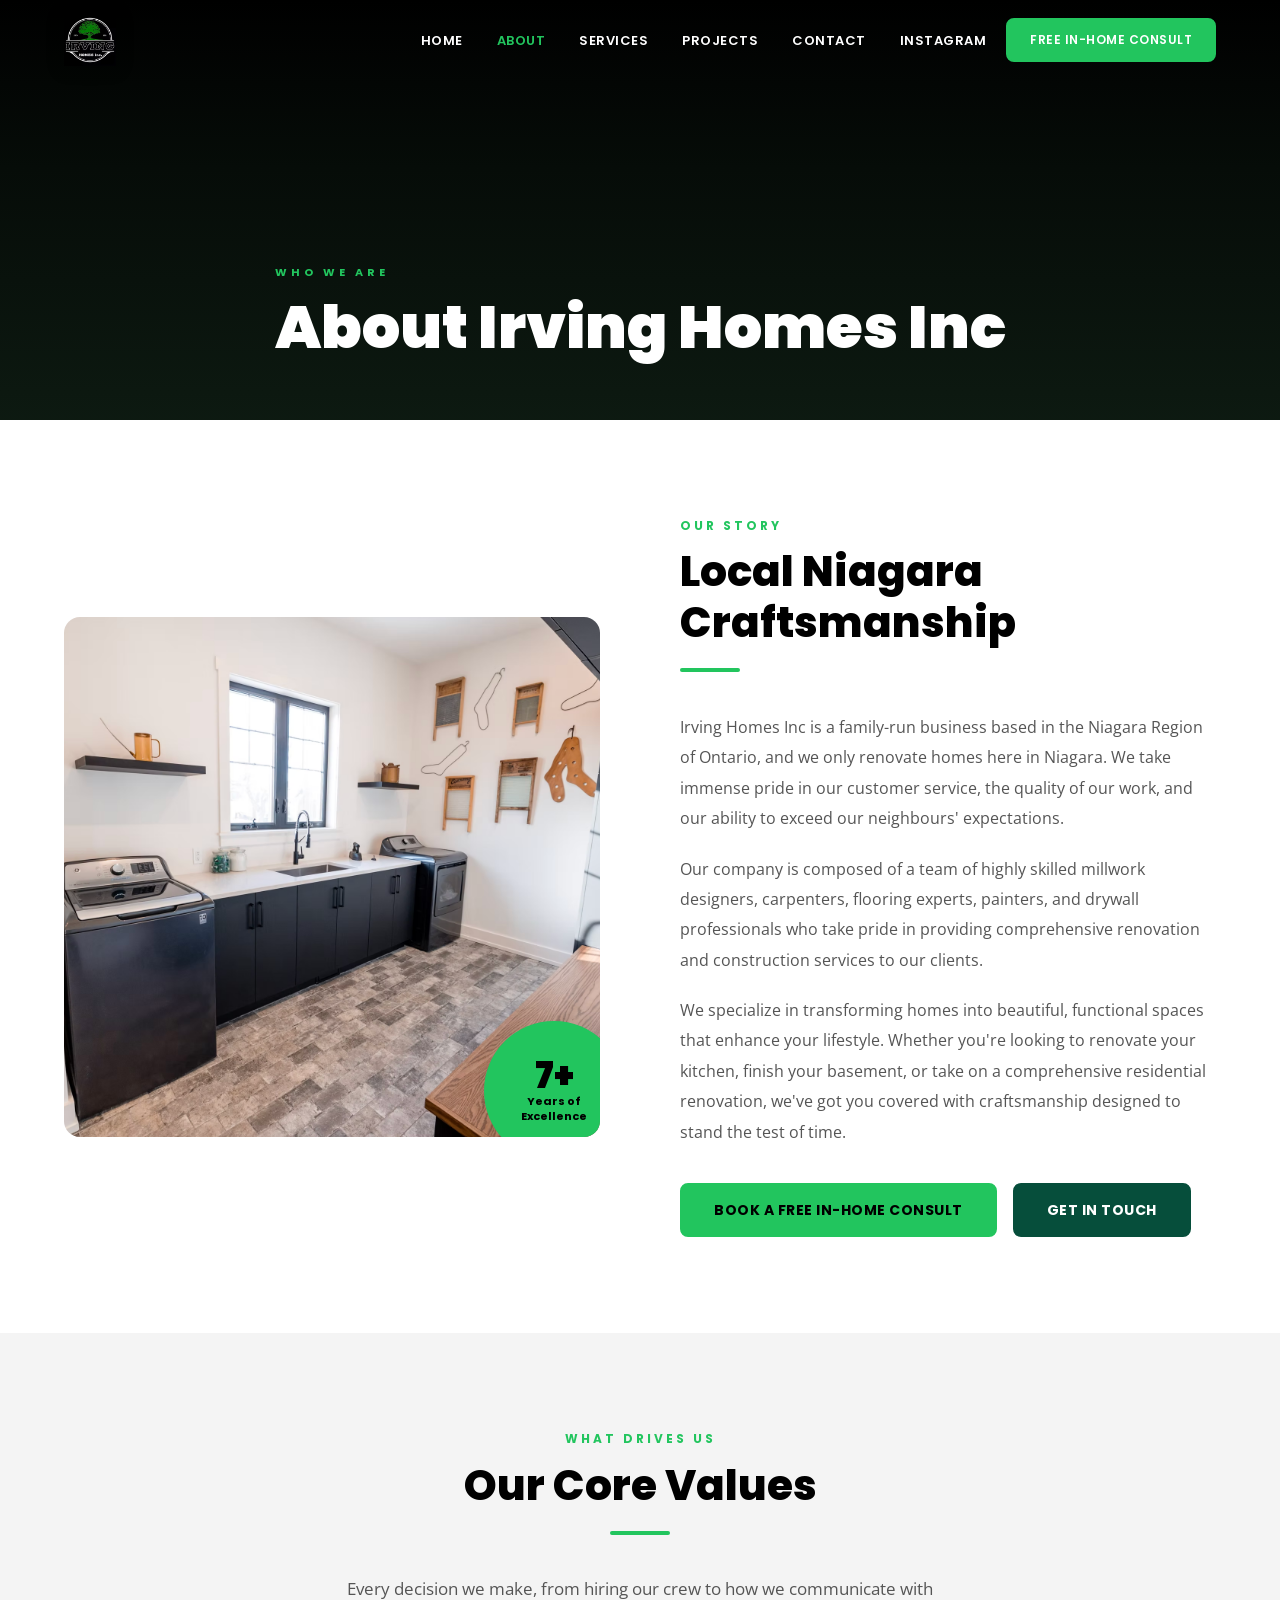
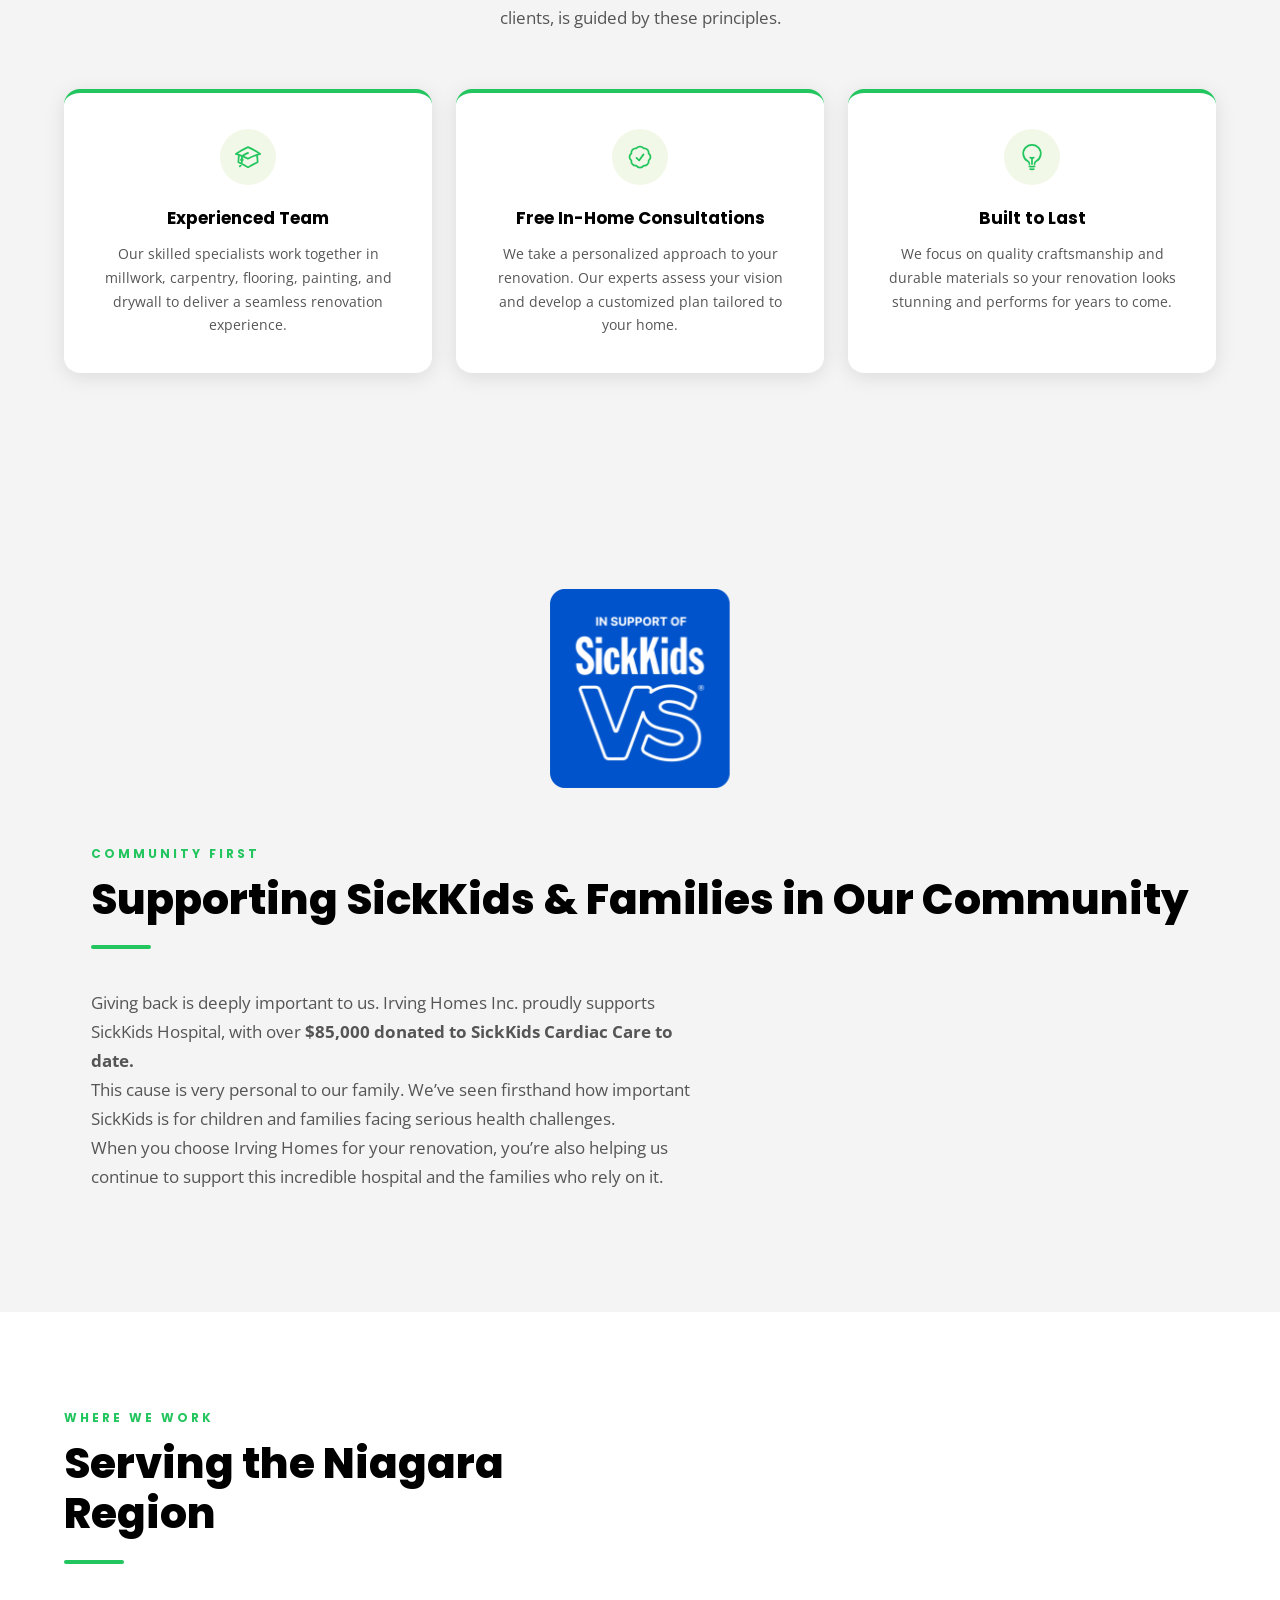
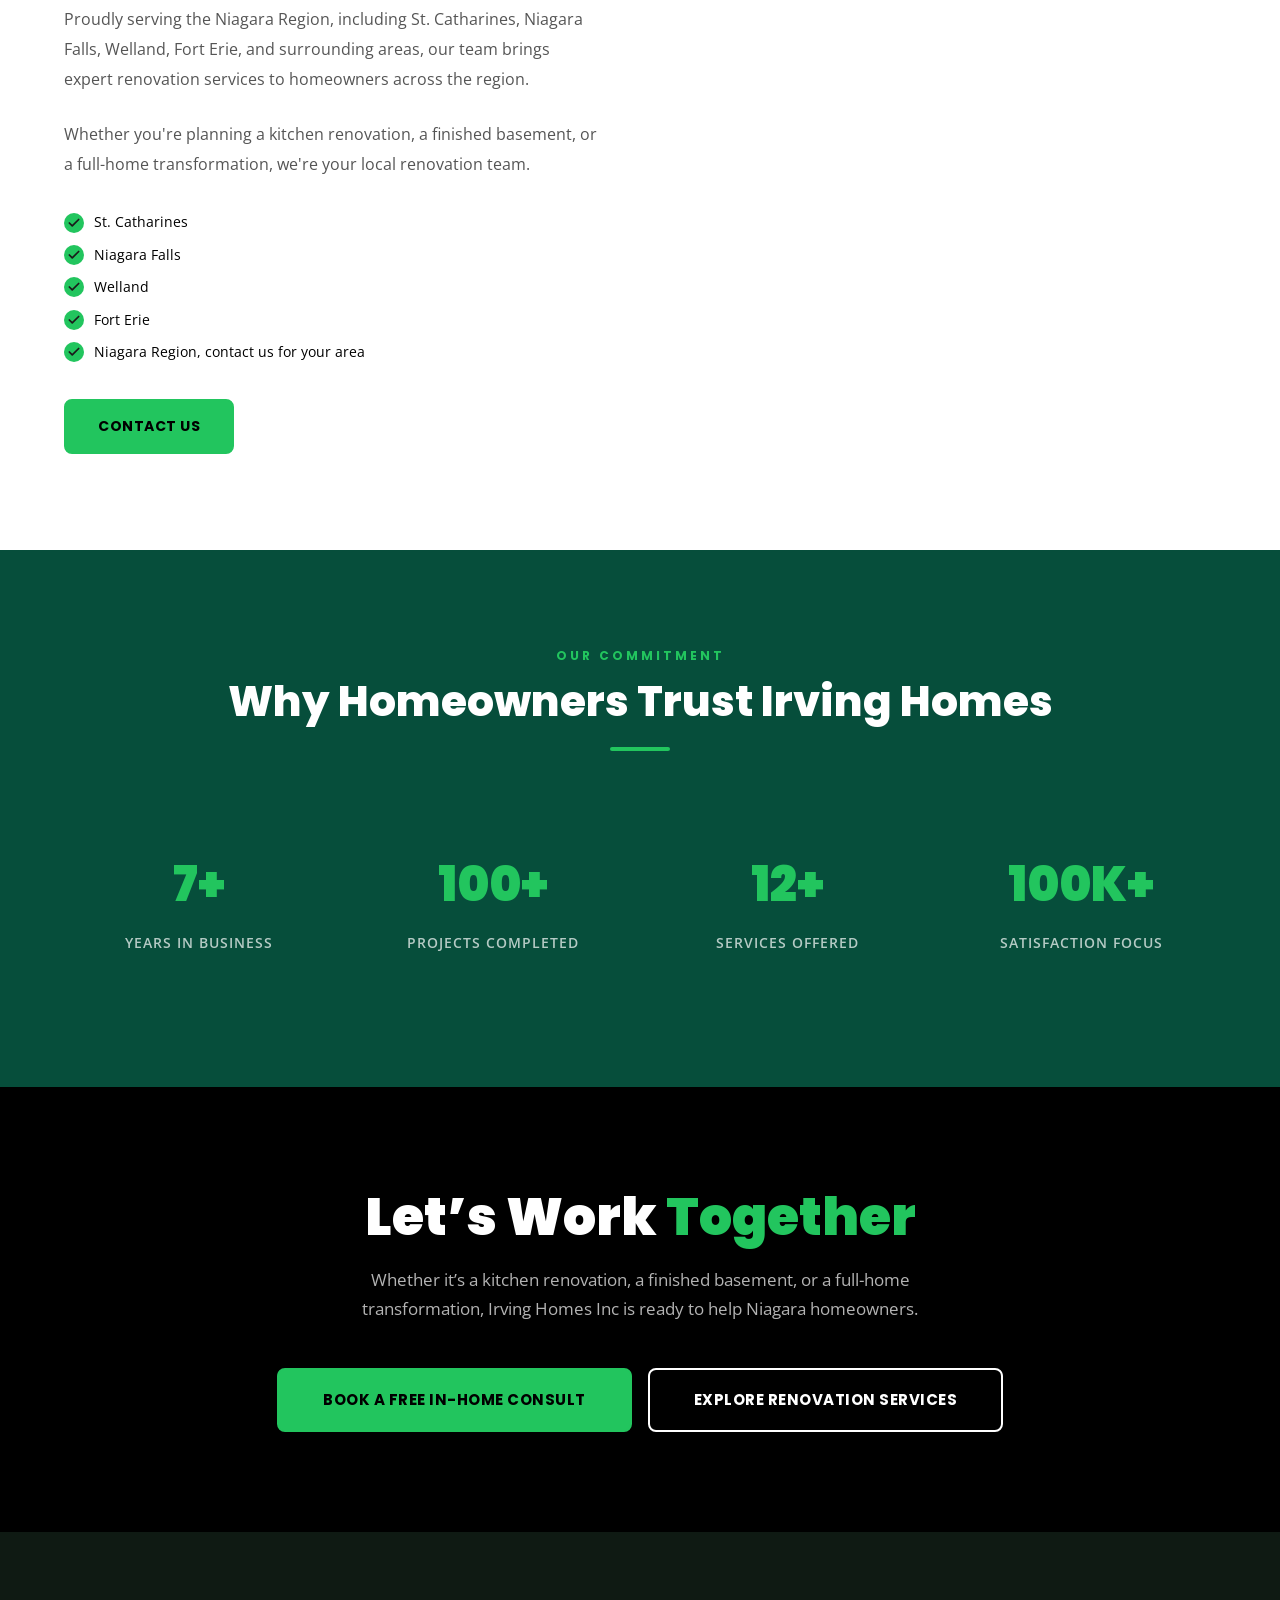
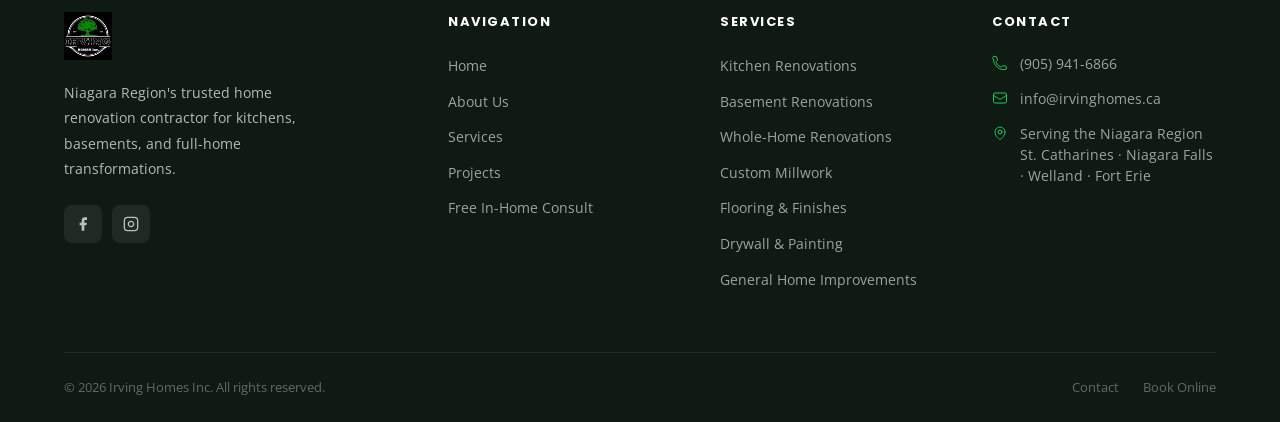
==== about.html @ e0d7cb79 "Update SickKids sections copy and placement Made-with: Cursor" ====
<!DOCTYPE html>
<html lang="en">
<head>
  <meta charset="UTF-8" />
  <meta name="viewport" content="width=device-width, initial-scale=1.0" />
  <title>About Us | Irving Homes Inc</title>
  <meta name="description" content="Learn about Irving Homes Inc, a family-run renovation contractor serving the Niagara Region. Skilled trades, quality craftsmanship, and a commitment to the SickKids Foundation." />
  <meta property="og:title" content="About Us | Irving Homes Inc" />
  <meta property="og:description" content="Discover how Irving Homes Inc serves Niagara homeowners with local, family-run renovation expertise and a commitment to SickKids." />
  <meta property="og:type" content="website" />
  <meta property="og:site_name" content="Irving Homes Inc" />
  <meta property="og:image" content="/brand_assets/logo.jpg" />
  <meta name="twitter:card" content="summary_large_image" />
  <link rel="stylesheet" href="css/style.css" />
  <link rel="icon" type="image/jpeg" href="brand_assets/logo.jpg" />
</head>
<body>

<!-- NAVIGATION -->
<nav class="navbar" id="navbar">
  <div class="container">
    <a href="index.html" class="nav-logo">
      <img src="brand_assets/logo.jpg" alt="Irving Homes Inc" />
    </a>
    <ul class="nav-links">
      <li><a href="index.html">Home</a></li>
      <li><a href="about.html" class="active">About</a></li>
      <li><a href="services.html">Services</a></li>
      <li><a href="projects.html">Projects</a></li>
      <li><a href="contact.html">Contact</a></li>
      <li><a href="https://www.instagram.com/irving_homes_inc/" target="_blank" rel="noopener">Instagram</a></li>
      <li><a href="book.html" class="btn btn-primary">Free In-Home Consult</a></li>
    </ul>
    <button class="nav-toggle" aria-label="Toggle menu"><span></span><span></span><span></span></button>
  </div>
</nav>
<nav class="nav-mobile">
  <a href="index.html">Home</a>
  <a href="about.html" class="active">About</a>
  <a href="services.html">Services</a>
  <a href="projects.html">Projects</a>
  <a href="contact.html">Contact</a>
  <a href="https://www.instagram.com/irving_homes_inc/" target="_blank" rel="noopener">Instagram</a>
  <a href="book.html" class="btn btn-primary">Free In-Home Consult</a>
</nav>

<!-- PAGE HERO -->
<section class="page-hero">
  <div class="page-hero-bg" style="background-image: url('https://images.pexels.com/photos/1571460/pexels-photo-1571460.jpeg?auto=compress&cs=tinysrgb&w=1600');"></div>
  <div class="page-hero-overlay"></div>
  <div class="container page-hero-content">
    <span class="page-hero-label">Who We Are</span>
    <h1 class="page-hero-title">About Irving Homes Inc</h1>
  </div>
</section>

<!-- COMPANY STORY -->
<section class="section">
  <div class="container">
    <div class="about-grid">
      <div class="about-image-wrap fade-up">
        <img src="photos/About Main.png" alt="Irving Homes renovation in Niagara" loading="lazy" />
        <div class="about-badge">
          <div class="about-badge-num">7+</div>
          <div class="about-badge-text">Years of<br />Excellence</div>
        </div>
      </div>

      <div class="fade-up">
        <span class="section-label">Our Story</span>
        <h2 class="section-title">Local Niagara Craftsmanship</h2>
        <div class="divider"></div>
        <p style="font-size:16px; color:var(--gray-text); line-height:1.9; margin-bottom:20px;">
          Irving Homes Inc is a family-run business based in the Niagara Region of Ontario, and we only renovate homes here in Niagara. We take immense pride in our customer service, the quality of our work, and our ability to exceed our neighbours' expectations.
        </p>
        <p style="font-size:16px; color:var(--gray-text); line-height:1.9; margin-bottom:20px;">
          Our company is composed of a team of highly skilled millwork designers, carpenters, flooring experts, painters, and drywall professionals who take pride in providing comprehensive renovation and construction services to our clients.
        </p>
        <p style="font-size:16px; color:var(--gray-text); line-height:1.9; margin-bottom:36px;">
          We specialize in transforming homes into beautiful, functional spaces that enhance your lifestyle. Whether you're looking to renovate your kitchen, finish your basement, or take on a comprehensive residential renovation, we've got you covered with craftsmanship designed to stand the test of time.
        </p>
        <div style="display:flex; gap:16px; flex-wrap:wrap;">
          <a href="book.html" class="btn btn-primary">Book a Free In-Home Consult</a>
          <a href="contact.html" class="btn btn-dark">Get in Touch</a>
        </div>
      </div>
    </div>
  </div>
</section>

<!-- CORE VALUES -->
<section class="section section--gray">
  <div class="container">
    <div class="text-center fade-up">
      <span class="section-label">What Drives Us</span>
      <h2 class="section-title">Our Core Values</h2>
      <div class="divider divider--center"></div>
      <p class="section-subtitle">Every decision we make, from hiring our crew to how we communicate with clients, is guided by these principles.</p>
    </div>

    <div class="values-grid" style="margin-top: 56px;">
      <div class="value-card fade-up">
        <div class="value-icon">
          <svg xmlns="http://www.w3.org/2000/svg" fill="none" viewBox="0 0 24 24" stroke-width="1.5" stroke="currentColor"><path stroke-linecap="round" stroke-linejoin="round" d="M4.26 10.147a60.436 60.436 0 00-.491 6.347A48.627 48.627 0 0112 20.904a48.627 48.627 0 018.232-4.41 60.46 60.46 0 00-.491-6.347m-15.482 0a50.57 50.57 0 00-2.658-.813A59.905 59.905 0 0112 3.493a59.902 59.902 0 0110.399 5.84c-.896.248-1.783.52-2.658.814m-15.482 0A50.697 50.697 0 0112 13.489a50.702 50.702 0 017.74-3.342M6.75 15a.75.75 0 100-1.5.75.75 0 000 1.5zm0 0v-3.675A55.378 55.378 0 0112 8.443m-7.007 11.55A5.981 5.981 0 006.75 15.75v-1.5" /></svg>
        </div>
        <h3>Experienced Team</h3>
        <p>Our skilled specialists work together in millwork, carpentry, flooring, painting, and drywall to deliver a seamless renovation experience.</p>
      </div>

      <div class="value-card fade-up">
        <div class="value-icon">
          <svg xmlns="http://www.w3.org/2000/svg" fill="none" viewBox="0 0 24 24" stroke-width="1.5" stroke="currentColor"><path stroke-linecap="round" stroke-linejoin="round" d="M9 12.75L11.25 15 15 9.75M21 12c0 1.268-.63 2.39-1.593 3.068a3.745 3.745 0 01-1.043 3.296 3.745 3.745 0 01-3.296 1.043A3.745 3.745 0 0112 21c-1.268 0-2.39-.63-3.068-1.593a3.746 3.746 0 01-3.296-1.043 3.745 3.745 0 01-1.043-3.296A3.745 3.745 0 013 12c0-1.268.63-2.39 1.593-3.068a3.745 3.745 0 011.043-3.296 3.746 3.746 0 013.296-1.043A3.746 3.746 0 0112 3c1.268 0 2.39.63 3.068 1.593a3.746 3.746 0 013.296 1.043 3.746 3.746 0 011.043 3.296A3.745 3.745 0 0121 12z" /></svg>
        </div>
        <h3>Free In-Home Consultations</h3>
        <p>We take a personalized approach to your renovation. Our experts assess your vision and develop a customized plan tailored to your home.</p>
      </div>

      <div class="value-card fade-up">
        <div class="value-icon">
          <svg xmlns="http://www.w3.org/2000/svg" fill="none" viewBox="0 0 24 24" stroke-width="1.5" stroke="currentColor"><path stroke-linecap="round" stroke-linejoin="round" d="M12 18v-5.25m0 0a6.01 6.01 0 001.5-.189m-1.5.189a6.01 6.01 0 01-1.5-.189m3.75 7.478a12.06 12.06 0 01-4.5 0m3.75 2.383a14.406 14.406 0 01-3 0M14.25 18v-.192c0-.983.658-1.823 1.508-2.316a7.5 7.5 0 10-7.517 0c.85.493 1.509 1.333 1.509 2.316V18" /></svg>
        </div>
        <h3>Built to Last</h3>
        <p>We focus on quality craftsmanship and durable materials so your renovation looks stunning and performs for years to come.</p>
      </div>
    </div>
  </div>
</section>

<!-- SICKKIDS SUPPORT -->
<section class="section section--gray">
  <div class="container sickkids-banner fade-up">
    <div class="sickkids-logo-wrap">
      <img src="brand_assets/Sickkids.svg" alt="SickKids Foundation logo" loading="lazy" />
    </div>
    <div class="sickkids-copy">
      <span class="section-label">Community First</span>
      <h2 class="section-title">Supporting SickKids &amp; Families in Our Community</h2>
      <div class="divider"></div>
      <p class="section-subtitle">
        Giving back is deeply important to us. Irving Homes Inc. proudly supports SickKids Hospital, with over
        <strong>$85,000 donated to SickKids Cardiac Care to date.</strong>
      </p>
      <p class="section-subtitle">
        This cause is very personal to our family. We’ve seen firsthand how important SickKids is for children and families facing serious health challenges.
      </p>
      <p class="section-subtitle">
        When you choose Irving Homes for your renovation, you’re also helping us continue to support this incredible hospital and the families who rely on it.
      </p>
    </div>
  </div>
</section>

<!-- SERVICE AREA -->
<section class="section">
  <div class="container">
    <div style="display:grid; grid-template-columns:1fr 1fr; gap:80px; align-items:center;">
      <div class="fade-up">
        <span class="section-label">Where We Work</span>
        <h2 class="section-title">Serving the Niagara Region</h2>
        <div class="divider"></div>
        <p style="font-size:16px; color:var(--gray-text); line-height:1.9; margin-bottom:24px;">
          Proudly serving the Niagara Region, including St. Catharines, Niagara Falls, Welland, Fort Erie, and surrounding areas, our team brings expert renovation services to homeowners across the region.
        </p>
        <p style="font-size:16px; color:var(--gray-text); line-height:1.9; margin-bottom:32px;">
          Whether you're planning a kitchen renovation, a finished basement, or a full-home transformation, we're your local renovation team.
        </p>
        <div style="display:flex; flex-direction:column; gap:10px; margin-bottom:36px;">
          <div class="service-feature-item">St. Catharines</div>
          <div class="service-feature-item">Niagara Falls</div>
          <div class="service-feature-item">Welland</div>
          <div class="service-feature-item">Fort Erie</div>
          <div class="service-feature-item">Niagara Region, contact us for your area</div>
        </div>
        <a href="contact.html" class="btn btn-primary">Contact Us</a>
      </div>

      <div class="fade-up">
        <div style="border-radius: var(--radius-lg); overflow: hidden; height: 420px;">
          <iframe
            src="https://www.google.com/maps?q=Niagara+Falls+Ontario+Canada&output=embed"
            width="100%" height="100%" style="border:0;" allowfullscreen="" loading="lazy">
          </iframe>
        </div>
      </div>
    </div>
  </div>
</section>

<!-- WHY US / TRUST -->
<section class="section section--dark">
  <div class="container">
    <div class="text-center fade-up" style="margin-bottom:60px;">
      <span class="section-label">Our Commitment</span>
      <h2 class="section-title section-title--white">Why Homeowners Trust Irving Homes</h2>
      <div class="divider divider--center"></div>
    </div>

    <div style="display:grid; grid-template-columns: repeat(4, 1fr); gap:24px;">
      <div class="fade-up" style="text-align:center; padding:36px 20px;">
        <div style="font-size:48px; font-family:var(--font-head); font-weight:900; color:var(--green-accent); margin-bottom:8px;">7+</div>
        <div style="font-size:14px; color:rgba(255,255,255,0.7); font-weight:600; text-transform:uppercase; letter-spacing:1px;">Years in Business</div>
      </div>
      <div class="fade-up" style="text-align:center; padding:36px 20px;">
        <div style="font-size:48px; font-family:var(--font-head); font-weight:900; color:var(--green-accent); margin-bottom:8px;">100+</div>
        <div style="font-size:14px; color:rgba(255,255,255,0.7); font-weight:600; text-transform:uppercase; letter-spacing:1px;">Projects Completed</div>
      </div>
      <div class="fade-up" style="text-align:center; padding:36px 20px;">
        <div style="font-size:48px; font-family:var(--font-head); font-weight:900; color:var(--green-accent); margin-bottom:8px;">12+</div>
        <div style="font-size:14px; color:rgba(255,255,255,0.7); font-weight:600; text-transform:uppercase; letter-spacing:1px;">Services Offered</div>
      </div>
      <div class="fade-up" style="text-align:center; padding:36px 20px;">
        <div style="font-size:48px; font-family:var(--font-head); font-weight:900; color:var(--green-accent); margin-bottom:8px;">100K+</div>
        <div style="font-size:14px; color:rgba(255,255,255,0.7); font-weight:600; text-transform:uppercase; letter-spacing:1px;">Satisfaction Focus</div>
      </div>
    </div>
  </div>
</section>

<!-- CTA -->
<section class="cta-section">
  <div class="container">
    <h2>Let’s Work <span>Together</span></h2>
    <p>Whether it’s a kitchen renovation, a finished basement, or a full-home transformation, Irving Homes Inc is ready to help Niagara homeowners.</p>
    <div class="cta-buttons">
      <a href="book.html" class="btn btn-primary btn-lg">Book a Free In-Home Consult</a>
      <a href="services.html" class="btn btn-outline btn-lg">Explore Renovation Services</a>
    </div>
  </div>
</section>

<!-- FOOTER -->
<footer class="footer">
  <div class="container">
    <div class="footer-grid">
      <div class="footer-brand">
        <img src="brand_assets/logo.jpg" alt="Irving Homes Inc" />
        <p>Niagara Region's trusted home renovation contractor for kitchens, basements, and full-home transformations.</p>
        <div class="footer-social">
          <a href="https://www.facebook.com/p/Irving-Homes-Inc-100063662730278/" target="_blank" rel="noopener" aria-label="Facebook"><svg xmlns="http://www.w3.org/2000/svg" viewBox="0 0 24 24" fill="currentColor"><path d="M18 2h-3a5 5 0 00-5 5v3H7v4h3v8h4v-8h3l1-4h-4V7a1 1 0 011-1h3z"/></svg></a>
          <a href="https://www.instagram.com/irving_homes_inc/" target="_blank" rel="noopener" aria-label="Instagram"><svg xmlns="http://www.w3.org/2000/svg" viewBox="0 0 24 24" fill="none" stroke="currentColor" stroke-width="2"><rect x="2" y="2" width="20" height="20" rx="5" ry="5"/><path d="M16 11.37A4 4 0 1112.63 8 4 4 0 0116 11.37z"/><line x1="17.5" y1="6.5" x2="17.51" y2="6.5"/></svg></a>
        </div>
      </div>
      <div class="footer-col">
        <h4>Navigation</h4>
        <ul>
          <li><a href="index.html">Home</a></li>
          <li><a href="about.html">About Us</a></li>
          <li><a href="services.html">Services</a></li>
          <li><a href="projects.html">Projects</a></li>
          <li><a href="book.html">Free In-Home Consult</a></li>
        </ul>
      </div>
      <div class="footer-col">
        <h4>Services</h4>
        <ul>
          <li><a href="services.html#kitchens">Kitchen Renovations</a></li>
          <li><a href="services.html#basements">Basement Renovations</a></li>
          <li><a href="services.html#wholehome">Whole-Home Renovations</a></li>
          <li><a href="services.html#millwork">Custom Millwork</a></li>
          <li><a href="services.html#finishes">Flooring &amp; Finishes</a></li>
          <li><a href="services.html#drywall-paint">Drywall &amp; Painting</a></li>
          <li><a href="services.html#maintenance">General Home Improvements</a></li>
        </ul>
      </div>
      <div class="footer-col">
        <h4>Contact</h4>
        <div class="footer-contact-item">
          <svg xmlns="http://www.w3.org/2000/svg" fill="none" viewBox="0 0 24 24" stroke-width="1.5" stroke="currentColor"><path stroke-linecap="round" stroke-linejoin="round" d="M2.25 6.75c0 8.284 6.716 15 15 15h2.25a2.25 2.25 0 002.25-2.25v-1.372c0-.516-.351-.966-.852-1.091l-4.423-1.106c-.44-.11-.902.055-1.173.417l-.97 1.293c-.282.376-.769.542-1.21.38a12.035 12.035 0 01-7.143-7.143c-.162-.441.004-.928.38-1.21l1.293-.97c.363-.271.527-.734.417-1.173L6.963 3.102a1.125 1.125 0 00-1.091-.852H4.5A2.25 2.25 0 002.25 6.75z" /></svg>
          <a href="tel:9059416866">(905) 941-6866</a>
        </div>
        <div class="footer-contact-item">
          <svg xmlns="http://www.w3.org/2000/svg" fill="none" viewBox="0 0 24 24" stroke-width="1.5" stroke="currentColor"><path stroke-linecap="round" stroke-linejoin="round" d="M21.75 6.75v10.5a2.25 2.25 0 01-2.25 2.25h-15a2.25 2.25 0 01-2.25-2.25V6.75m19.5 0A2.25 2.25 0 0019.5 4.5h-15a2.25 2.25 0 00-2.25 2.25m19.5 0v.243a2.25 2.25 0 01-1.07 1.916l-7.5 4.615a2.25 2.25 0 01-2.36 0L3.32 8.91a2.25 2.25 0 01-1.07-1.916V6.75" /></svg>
          <a href="mailto:info@irvinghomes.ca">info@irvinghomes.ca</a>
        </div>
        <div class="footer-contact-item">
          <svg xmlns="http://www.w3.org/2000/svg" fill="none" viewBox="0 0 24 24" stroke-width="1.5" stroke="currentColor"><path stroke-linecap="round" stroke-linejoin="round" d="M15 10.5a3 3 0 11-6 0 3 3 0 016 0z" /><path stroke-linecap="round" stroke-linejoin="round" d="M19.5 10.5c0 7.142-7.5 11.25-7.5 11.25S4.5 17.642 4.5 10.5a7.5 7.5 0 1115 0z" /></svg>
          <span>Serving the Niagara Region<br />St. Catharines · Niagara Falls · Welland · Fort Erie</span>
        </div>
      </div>
    </div>
    <div class="footer-bottom">
      <p>&copy; 2026 Irving Homes Inc. All rights reserved.</p>
      <div class="footer-bottom-links">
        <a href="contact.html">Contact</a>
        <a href="book.html">Book Online</a>
      </div>
    </div>
  </div>
</footer>

<script src="js/main.js"></script>
</body>
</html>
---- css/style.css ----
/* ============================================================
   Irving Homes Inc - Main Stylesheet
   Renovation Website Template
   ============================================================ */

/* --- Google Fonts Import --- */
@import url('https://fonts.googleapis.com/css2?family=Poppins:wght@400;500;600;700;800;900&family=Open+Sans:wght@400;500;600&display=swap');

/* --- CSS Custom Properties --- */
:root {
  --green-dark:    #064e3b;
  --green-accent:  #22c55e;
  --charcoal:      #000000;
  --gray-light:    #f4f4f4;
  --gray-mid:      #e0e0e0;
  --gray-text:     #555555;
  --white:         #ffffff;
  --overlay:       rgba(15, 30, 20, 0.65);

  --font-head:     'Poppins', sans-serif;
  --font-body:     'Open Sans', sans-serif;

  --radius:        8px;
  --radius-lg:     16px;
  --shadow:        0 4px 20px rgba(0,0,0,0.10);
  --shadow-lg:     0 8px 40px rgba(0,0,0,0.18);
  --transition:    0.3s ease;

  --max-width:     1200px;
  --nav-height:    80px;
}

/* --- Reset & Base --- */
*, *::before, *::after { box-sizing: border-box; margin: 0; padding: 0; }

html { scroll-behavior: smooth; font-size: 16px; }

body {
  font-family: var(--font-body);
  color: var(--charcoal);
  background: var(--white);
  line-height: 1.6;
  overflow-x: hidden;
}

img { max-width: 100%; display: block; }
a  { text-decoration: none; color: inherit; }
ul { list-style: none; }

/* --- Utility --- */
.container {
  max-width: var(--max-width);
  margin: 0 auto;
  padding: 0 24px;
}

.section {
  padding: 96px 0;
}

.section--gray {
  background: var(--gray-light);
}

.section--dark {
  background: var(--green-dark);
  color: var(--white);
}

.section--charcoal {
  background: var(--charcoal);
  color: var(--white);
}

.section-label {
  font-family: var(--font-head);
  font-size: 12px;
  font-weight: 700;
  letter-spacing: 3px;
  text-transform: uppercase;
  color: var(--green-accent);
  margin-bottom: 12px;
  display: block;
}

.section-title {
  font-family: var(--font-head);
  font-size: clamp(28px, 4vw, 42px);
  font-weight: 800;
  line-height: 1.2;
  color: var(--charcoal);
  margin-bottom: 16px;
}

.section-title--white { color: var(--white); }

.section-subtitle {
  font-size: 17px;
  color: var(--gray-text);
  max-width: 600px;
  line-height: 1.7;
}

.section-subtitle--white { color: rgba(255,255,255,0.75); }

.text-center { text-align: center; }
.text-center .section-subtitle { margin: 0 auto; }

.divider {
  width: 60px;
  height: 4px;
  background: var(--green-accent);
  border-radius: 2px;
  margin: 20px 0 40px;
}

.divider--center { margin-left: auto; margin-right: auto; }

/* --- Buttons --- */
.btn {
  display: inline-flex;
  align-items: center;
  gap: 8px;
  padding: 14px 32px;
  border-radius: var(--radius);
  font-family: var(--font-head);
  font-size: 14px;
  font-weight: 700;
  letter-spacing: 0.5px;
  text-transform: uppercase;
  cursor: pointer;
  border: 2px solid transparent;
  transition: all var(--transition);
  white-space: nowrap;
}

.btn-primary {
  background: var(--green-accent);
  color: var(--charcoal);
  border-color: var(--green-accent);
}
.btn-primary:hover {
  background: #79b030;
  border-color: #79b030;
  transform: translateY(-2px);
  box-shadow: 0 6px 20px rgba(140,198,63,0.35);
}

.btn-outline {
  background: transparent;
  color: var(--white);
  border-color: var(--white);
}
.btn-outline:hover {
  background: var(--white);
  color: var(--charcoal);
  transform: translateY(-2px);
}

.btn-dark {
  background: var(--green-dark);
  color: var(--white);
  border-color: var(--green-dark);
}
.btn-dark:hover {
  background: #162d1f;
  border-color: #162d1f;
  transform: translateY(-2px);
  box-shadow: 0 6px 20px rgba(31,61,43,0.35);
}

.btn-lg {
  padding: 18px 44px;
  font-size: 15px;
}

/* ============================================================
   NAVIGATION
   ============================================================ */
.navbar {
  position: fixed;
  top: 0; left: 0; right: 0;
  height: var(--nav-height);
  z-index: 1000;
  transition: background var(--transition), box-shadow var(--transition);
  background: transparent;
}

.navbar.scrolled {
  background: var(--charcoal);
  box-shadow: 0 2px 20px rgba(0,0,0,0.3);
}

.navbar .container {
  height: 100%;
  display: flex;
  align-items: center;
  justify-content: space-between;
}

.nav-logo img {
  height: 52px;
  width: auto;
  filter: drop-shadow(0 2px 8px rgba(0,0,0,0.4));
}

.nav-links {
  display: flex;
  align-items: center;
  gap: 6px;
}

.nav-links a {
  font-family: var(--font-head);
  font-size: 13px;
  font-weight: 600;
  letter-spacing: 0.5px;
  color: var(--white);
  padding: 8px 14px;
  border-radius: var(--radius);
  transition: color var(--transition), background var(--transition);
  text-transform: uppercase;
}

.nav-links a:not(.btn):hover,
.nav-links a:not(.btn).active {
  color: var(--green-accent);
}

.nav-links .btn {
  padding: 10px 22px;
  font-size: 12px;
}

.nav-toggle {
  display: none;
  flex-direction: column;
  gap: 5px;
  cursor: pointer;
  padding: 4px;
}

.nav-toggle span {
  display: block;
  width: 26px;
  height: 2px;
  background: var(--white);
  border-radius: 2px;
  transition: all var(--transition);
}

.nav-toggle.open span:nth-child(1) { transform: translateY(7px) rotate(45deg); }
.nav-toggle.open span:nth-child(2) { opacity: 0; }
.nav-toggle.open span:nth-child(3) { transform: translateY(-7px) rotate(-45deg); }

/* Mobile nav */
.nav-mobile {
  display: none;
  position: fixed;
  top: var(--nav-height);
  left: 0; right: 0;
  background: var(--charcoal);
  padding: 24px;
  flex-direction: column;
  gap: 4px;
  z-index: 999;
  box-shadow: 0 8px 32px rgba(0,0,0,0.4);
}

.nav-mobile.open { display: flex; }

.nav-mobile a {
  font-family: var(--font-head);
  font-size: 14px;
  font-weight: 600;
  color: var(--white);
  padding: 14px 16px;
  border-radius: var(--radius);
  border-bottom: 1px solid rgba(255,255,255,0.07);
  text-transform: uppercase;
  letter-spacing: 0.5px;
  transition: color var(--transition), background var(--transition);
}

.nav-mobile a:not(.btn):hover,
.nav-mobile a:not(.btn).active {
  color: var(--green-accent);
  background: rgba(140,198,63,0.08);
}

.nav-mobile .btn {
  margin-top: 12px;
  text-align: center;
  justify-content: center;
}

/* ============================================================
   HERO SECTIONS
   ============================================================ */
.hero {
  position: relative;
  min-height: 100vh;
  display: flex;
  align-items: center;
  justify-content: center;
  overflow: hidden;
  background: var(--charcoal);
}

.hero-bg {
  position: absolute;
  inset: 0;
  background-size: cover;
  background-position: center;
  background-attachment: fixed;
}

.hero-overlay {
  position: absolute;
  inset: 0;
  background: var(--overlay);
}

.hero-content {
  position: relative;
  z-index: 2;
  text-align: center;
  padding: 0 24px;
  max-width: 900px;
  margin: 0 auto;
}

.hero-label {
  display: inline-block;
  font-family: var(--font-head);
  font-size: 12px;
  font-weight: 700;
  letter-spacing: 4px;
  text-transform: uppercase;
  color: var(--green-accent);
  background: rgba(140,198,63,0.12);
  border: 1px solid rgba(140,198,63,0.3);
  padding: 8px 20px;
  border-radius: 40px;
  margin-bottom: 28px;
}

.hero-title {
  font-family: var(--font-head);
  font-size: clamp(40px, 7vw, 80px);
  font-weight: 900;
  line-height: 1.05;
  color: var(--white);
  margin-bottom: 24px;
  text-shadow: 0 2px 20px rgba(0,0,0,0.3);
}

.hero-title span {
  color: var(--green-accent);
  animation: subtleGlow 3s ease-in-out infinite;
}

@keyframes subtleGlow {
  0%, 100% { text-shadow: 0 0 8px rgba(140, 198, 63, 0.3); }
  50%       { text-shadow: 0 0 18px rgba(140, 198, 63, 0.65), 0 0 35px rgba(140, 198, 63, 0.2); }
}

.hero-subtitle {
  font-size: clamp(16px, 2vw, 20px);
  color: rgba(255,255,255,0.85);
  margin-bottom: 44px;
  line-height: 1.7;
  max-width: 640px;
  margin-left: auto;
  margin-right: auto;
}

.hero-cta {
  display: flex;
  gap: 16px;
  justify-content: center;
  flex-wrap: wrap;
}

.hero-scroll {
  position: absolute;
  bottom: 36px;
  left: 50%;
  transform: translateX(-50%);
  z-index: 2;
  display: flex;
  flex-direction: column;
  align-items: center;
  gap: 8px;
  color: rgba(255,255,255,0.5);
  font-size: 11px;
  font-family: var(--font-head);
  letter-spacing: 2px;
  text-transform: uppercase;
  animation: scrollBounce 2s infinite;
}

.hero-scroll svg {
  width: 20px;
  height: 20px;
}

@keyframes scrollBounce {
  0%, 100% { transform: translateX(-50%) translateY(0); }
  50%       { transform: translateX(-50%) translateY(6px); }
}

/* Page hero (shorter, for inner pages) */
.page-hero {
  position: relative;
  height: 420px;
  display: flex;
  align-items: flex-end;
  padding-bottom: 60px;
  overflow: hidden;
  background: var(--charcoal);
}

.page-hero-bg {
  position: absolute;
  inset: 0;
  background-size: cover;
  background-position: center;
}

.page-hero-overlay {
  position: absolute;
  inset: 0;
  background: linear-gradient(to top, rgba(15,30,20,0.85) 0%, rgba(15,30,20,0.4) 60%, transparent 100%);
}

.page-hero-content {
  position: relative;
  z-index: 2;
}

.page-hero-label {
  font-family: var(--font-head);
  font-size: 11px;
  font-weight: 700;
  letter-spacing: 4px;
  text-transform: uppercase;
  color: var(--green-accent);
  margin-bottom: 12px;
  display: block;
}

.page-hero-title {
  font-family: var(--font-head);
  font-size: clamp(36px, 5vw, 60px);
  font-weight: 900;
  color: var(--white);
  line-height: 1.1;
}

/* ============================================================
   STATS BAR
   ============================================================ */
.stats-bar {
  background: var(--green-dark);
  padding: 0;
}

.stats-bar .container {
  display: grid;
  grid-template-columns: repeat(4, 1fr);
}

.stat-item {
  padding: 36px 24px;
  text-align: center;
  border-right: 1px solid rgba(255,255,255,0.1);
}

.stat-item:last-child { border-right: none; }

.stat-number {
  font-family: var(--font-head);
  font-size: clamp(30px, 4vw, 48px);
  font-weight: 900;
  color: var(--green-accent);
  line-height: 1;
  margin-bottom: 6px;
}

.stat-label {
  font-size: 13px;
  color: rgba(255,255,255,0.7);
  font-weight: 500;
  text-transform: uppercase;
  letter-spacing: 1px;
}

/* ============================================================
   SERVICE CARDS
   ============================================================ */
.services-grid {
  display: grid;
  grid-template-columns: repeat(3, 1fr);
  gap: 28px;
}

.service-card {
  background: var(--white);
  border-radius: var(--radius-lg);
  overflow: hidden;
  box-shadow: var(--shadow);
  transition: transform var(--transition), box-shadow var(--transition);
  display: flex;
  flex-direction: column;
}

.service-card:hover {
  transform: translateY(-6px);
  box-shadow: var(--shadow-lg);
}

.service-card-img {
  width: 100%;
  height: 220px;
  object-fit: cover;
  background: var(--gray-mid);
}

.service-card-body {
  padding: 28px;
  flex: 1;
  display: flex;
  flex-direction: column;
}

.service-card-icon {
  width: 48px;
  height: 48px;
  background: rgba(140,198,63,0.12);
  border-radius: var(--radius);
  display: flex;
  align-items: center;
  justify-content: center;
  margin-bottom: 16px;
}

.service-card-icon svg {
  width: 24px;
  height: 24px;
  color: var(--green-accent);
  stroke: var(--green-accent);
}

.service-card-title {
  font-family: var(--font-head);
  font-size: 18px;
  font-weight: 700;
  color: var(--charcoal);
  margin-bottom: 10px;
}

.service-card-desc {
  font-size: 14px;
  color: var(--gray-text);
  line-height: 1.7;
  flex: 1;
  margin-bottom: 20px;
}

.service-card-link {
  font-family: var(--font-head);
  font-size: 13px;
  font-weight: 700;
  color: var(--green-dark);
  text-transform: uppercase;
  letter-spacing: 0.5px;
  display: inline-flex;
  align-items: center;
  gap: 6px;
  transition: gap var(--transition), color var(--transition);
}

.service-card-link:hover {
  color: var(--green-accent);
  gap: 10px;
}

.service-card-link svg {
  width: 16px; height: 16px;
}

/* ============================================================
   PROJECT GRID
   ============================================================ */
.filter-bar {
  display: flex;
  gap: 10px;
  flex-wrap: wrap;
  margin-bottom: 44px;
}

.filter-btn {
  font-family: var(--font-head);
  font-size: 12px;
  font-weight: 700;
  letter-spacing: 0.5px;
  text-transform: uppercase;
  padding: 10px 20px;
  border-radius: 40px;
  border: 2px solid var(--gray-mid);
  background: transparent;
  color: var(--gray-text);
  cursor: pointer;
  transition: all var(--transition);
}

.filter-btn:hover,
.filter-btn.active {
  background: var(--green-dark);
  border-color: var(--green-dark);
  color: var(--white);
}

.projects-grid {
  display: grid;
  grid-template-columns: repeat(3, 1fr);
  gap: 24px;
}

.project-card {
  position: relative;
  border-radius: var(--radius-lg);
  overflow: hidden;
  aspect-ratio: 4/3;
  background: var(--gray-mid);
  cursor: pointer;
}

.project-card img {
  width: 100%;
  height: 100%;
  object-fit: cover;
  transition: transform 0.5s ease;
}

.project-card:hover img {
  transform: scale(1.06);
}

.project-card-overlay {
  position: absolute;
  inset: 0;
  background: linear-gradient(to top, rgba(15,30,20,0.85) 0%, transparent 60%);
  opacity: 0;
  transition: opacity var(--transition);
  display: flex;
  align-items: flex-end;
  padding: 24px;
}

.project-card:hover .project-card-overlay { opacity: 1; }

.project-card-info {
  color: var(--white);
}

.project-card-category {
  font-family: var(--font-head);
  font-size: 11px;
  font-weight: 700;
  letter-spacing: 2px;
  text-transform: uppercase;
  color: var(--green-accent);
  margin-bottom: 4px;
}

.project-card-title {
  font-family: var(--font-head);
  font-size: 16px;
  font-weight: 700;
}

/* ============================================================
   WHY CHOOSE US
   ============================================================ */
.why-grid {
  display: grid;
  grid-template-columns: repeat(2, 1fr);
  gap: 0;
}

.why-content {
  padding: 80px 64px;
  display: flex;
  flex-direction: column;
  justify-content: center;
}

.why-image {
  position: relative;
  overflow: hidden;
}

.why-image img {
  width: 100%;
  height: 100%;
  object-fit: cover;
}

.why-features {
  display: flex;
  flex-direction: column;
  gap: 28px;
  margin-top: 40px;
}

.why-feature {
  display: flex;
  gap: 20px;
  align-items: flex-start;
}

.why-feature-icon {
  width: 52px;
  height: 52px;
  background: rgba(140,198,63,0.12);
  border-radius: var(--radius);
  display: flex;
  align-items: center;
  justify-content: center;
  flex-shrink: 0;
}

.why-feature-icon svg {
  width: 26px;
  height: 26px;
  stroke: var(--green-accent);
}

.why-feature-text h4 {
  font-family: var(--font-head);
  font-size: 16px;
  font-weight: 700;
  color: var(--charcoal);
  margin-bottom: 4px;
}

.why-feature-text p {
  font-size: 14px;
  color: var(--gray-text);
  line-height: 1.6;
}

/* ============================================================
   FINANCING BANNER
   ============================================================ */
.financing-banner {
  background: linear-gradient(135deg, var(--green-dark) 0%, #2d5a3d 100%);
  padding: 80px 0;
}

.financing-banner .container {
  display: flex;
  align-items: center;
  justify-content: space-between;
  gap: 40px;
}

.financing-text h2 {
  font-family: var(--font-head);
  font-size: clamp(26px, 3.5vw, 40px);
  font-weight: 800;
  color: var(--white);
  margin-bottom: 12px;
  line-height: 1.2;
}

.financing-text p {
  font-size: 16px;
  color: rgba(255,255,255,0.8);
  max-width: 520px;
  line-height: 1.6;
}

.financing-badge {
  display: flex;
  flex-direction: column;
  align-items: center;
  text-align: center;
  flex-shrink: 0;
  background: rgba(255,255,255,0.08);
  border: 1px solid rgba(255,255,255,0.15);
  border-radius: var(--radius-lg);
  padding: 28px 40px;
}

.financing-badge-amount {
  font-family: var(--font-head);
  font-size: 48px;
  font-weight: 900;
  color: var(--green-accent);
  line-height: 1;
}

.financing-badge-label {
  font-size: 13px;
  color: rgba(255,255,255,0.7);
  margin-top: 4px;
}

/* ============================================================
   CTA SECTION
   ============================================================ */
.cta-section {
  background: var(--charcoal);
  padding: 100px 0;
  text-align: center;
}

.cta-section h2 {
  font-family: var(--font-head);
  font-size: clamp(30px, 4.5vw, 52px);
  font-weight: 900;
  color: var(--white);
  line-height: 1.15;
  margin-bottom: 20px;
}

.cta-section h2 span { color: var(--green-accent); }

.cta-section p {
  font-size: 17px;
  color: rgba(255,255,255,0.7);
  max-width: 560px;
  margin: 0 auto 44px;
  line-height: 1.7;
}

.cta-buttons {
  display: flex;
  gap: 16px;
  justify-content: center;
  flex-wrap: wrap;
}

/* ============================================================
   CONTACT STRIP
   ============================================================ */
.contact-strip {
  background: var(--green-accent);
  padding: 20px 0;
}

.contact-strip .container {
  display: flex;
  align-items: center;
  justify-content: center;
  gap: 40px;
  flex-wrap: wrap;
}

.contact-strip-item {
  display: flex;
  align-items: center;
  gap: 10px;
  font-family: var(--font-head);
  font-size: 14px;
  font-weight: 700;
  color: var(--charcoal);
}

.contact-strip-item svg {
  width: 18px; height: 18px;
  flex-shrink: 0;
}

/* ============================================================
   CONTACT FORM
   ============================================================ */
.contact-grid {
  display: grid;
  grid-template-columns: 1fr 1.2fr;
  gap: 60px;
  align-items: start;
}

.contact-info {
  display: flex;
  flex-direction: column;
  gap: 28px;
}

.contact-info-item {
  display: flex;
  gap: 18px;
  align-items: flex-start;
}

.contact-info-icon {
  width: 48px;
  height: 48px;
  background: rgba(140,198,63,0.12);
  border-radius: var(--radius);
  display: flex;
  align-items: center;
  justify-content: center;
  flex-shrink: 0;
}

.contact-info-icon svg {
  width: 22px; height: 22px;
  stroke: var(--green-accent);
}

.contact-info-item h4 {
  font-family: var(--font-head);
  font-size: 13px;
  font-weight: 700;
  text-transform: uppercase;
  letter-spacing: 1px;
  color: var(--green-accent);
  margin-bottom: 4px;
}

.contact-info-item p,
.contact-info-item a {
  font-size: 15px;
  color: var(--gray-text);
  line-height: 1.6;
  transition: color var(--transition);
}

.contact-info-item a:hover { color: var(--green-dark); }

.contact-form {
  background: var(--white);
  border-radius: var(--radius-lg);
  padding: 40px;
  box-shadow: var(--shadow);
}

.form-group {
  margin-bottom: 20px;
}

.form-row {
  display: grid;
  grid-template-columns: 1fr 1fr;
  gap: 16px;
}

.form-group label {
  display: block;
  font-family: var(--font-head);
  font-size: 12px;
  font-weight: 700;
  text-transform: uppercase;
  letter-spacing: 0.5px;
  color: var(--charcoal);
  margin-bottom: 8px;
}

.form-group input,
.form-group select,
.form-group textarea {
  width: 100%;
  padding: 14px 16px;
  border: 2px solid var(--gray-mid);
  border-radius: var(--radius);
  font-family: var(--font-body);
  font-size: 15px;
  color: var(--charcoal);
  background: var(--white);
  transition: border-color var(--transition);
  outline: none;
}

.form-group input:focus,
.form-group select:focus,
.form-group textarea:focus {
  border-color: var(--green-accent);
}

.form-group textarea {
  resize: vertical;
  min-height: 130px;
}

.form-group select { cursor: pointer; }

/* ============================================================
   MAP EMBED
   ============================================================ */
.map-section {
  height: 400px;
  overflow: hidden;
}

.map-section iframe {
  width: 100%;
  height: 100%;
  border: none;
}

/* ============================================================
   ABOUT PAGE
   ============================================================ */
.about-grid {
  display: grid;
  grid-template-columns: 1fr 1fr;
  gap: 80px;
  align-items: center;
}

.about-image-wrap {
  position: relative;
  border-radius: var(--radius-lg);
  overflow: hidden;
}

.about-image-wrap img {
  width: 100%;
  height: 520px;
  object-fit: cover;
}

.about-badge {
  position: absolute;
  bottom: -24px;
  right: -24px;
  width: 140px;
  height: 140px;
  background: var(--green-accent);
  border-radius: 50%;
  display: flex;
  flex-direction: column;
  align-items: center;
  justify-content: center;
  text-align: center;
  box-shadow: var(--shadow-lg);
}

.about-badge-num {
  font-family: var(--font-head);
  font-size: 36px;
  font-weight: 900;
  color: var(--charcoal);
  line-height: 1;
}

.about-badge-text {
  font-family: var(--font-head);
  font-size: 11px;
  font-weight: 700;
  color: var(--charcoal);
  text-align: center;
  line-height: 1.3;
}

.team-grid {
  display: grid;
  grid-template-columns: repeat(3, 1fr);
  gap: 28px;
  margin-top: 20px;
}

.team-card {
  background: var(--white);
  border-radius: var(--radius-lg);
  overflow: hidden;
  box-shadow: var(--shadow);
  text-align: center;
}

.team-card-img {
  height: 260px;
  background: var(--gray-mid);
  object-fit: cover;
  width: 100%;
}

.team-card-body {
  padding: 24px;
}

.team-card-name {
  font-family: var(--font-head);
  font-size: 17px;
  font-weight: 700;
  margin-bottom: 4px;
}

.team-card-role {
  font-size: 13px;
  color: var(--green-accent);
  font-weight: 600;
  text-transform: uppercase;
  letter-spacing: 0.5px;
}

.values-grid {
  display: grid;
  grid-template-columns: repeat(3, 1fr);
  gap: 24px;
}

.value-card {
  background: var(--white);
  border-radius: var(--radius-lg);
  padding: 36px 28px;
  text-align: center;
  box-shadow: var(--shadow);
  border-top: 4px solid var(--green-accent);
}

.value-icon {
  width: 56px;
  height: 56px;
  background: rgba(140,198,63,0.12);
  border-radius: 50%;
  display: flex;
  align-items: center;
  justify-content: center;
  margin: 0 auto 20px;
}

.value-icon svg {
  width: 28px; height: 28px;
  stroke: var(--green-accent);
}

.value-card h3 {
  font-family: var(--font-head);
  font-size: 17px;
  font-weight: 700;
  margin-bottom: 10px;
}

.value-card p {
  font-size: 14px;
  color: var(--gray-text);
  line-height: 1.7;
}

/* ============================================================
   SERVICES PAGE - FULL
   ============================================================ */
.services-full-list {
  display: flex;
  flex-direction: column;
  gap: 60px;
}

.service-row {
  display: grid;
  grid-template-columns: 1fr 1fr;
  gap: 60px;
  align-items: center;
}

.service-row.reverse { direction: rtl; }
.service-row.reverse > * { direction: ltr; }

.service-row-img {
  border-radius: var(--radius-lg);
  overflow: hidden;
  height: 360px;
}

.service-row-img img {
  width: 100%;
  height: 100%;
  object-fit: cover;
  transition: transform 0.5s ease;
}

.service-row:hover .service-row-img img {
  transform: scale(1.03);
}

.service-row-content h2 {
  font-family: var(--font-head);
  font-size: clamp(24px, 3vw, 34px);
  font-weight: 800;
  margin-bottom: 16px;
  color: var(--charcoal);
}

.service-row-content p {
  font-size: 15px;
  color: var(--gray-text);
  line-height: 1.8;
  margin-bottom: 24px;
}

.service-features {
  display: flex;
  flex-direction: column;
  gap: 10px;
  margin-bottom: 28px;
}

.service-feature-item {
  display: flex;
  align-items: center;
  gap: 10px;
  font-size: 14px;
  color: var(--charcoal);
}

.service-feature-item::before {
  content: '';
  width: 20px;
  height: 20px;
  background: var(--green-accent) url("data:image/svg+xml,%3Csvg xmlns='http://www.w3.org/2000/svg' viewBox='0 0 24 24' fill='none' stroke='%231a1a1a' stroke-width='3' stroke-linecap='round' stroke-linejoin='round'%3E%3Cpolyline points='20 6 9 17 4 12'%3E%3C/polyline%3E%3C/svg%3E") center/14px no-repeat;
  border-radius: 50%;
  flex-shrink: 0;
}

/* ============================================================
   FINANCING PAGE
   ============================================================ */
.financing-steps {
  display: grid;
  grid-template-columns: repeat(3, 1fr);
  gap: 32px;
  margin-bottom: 60px;
}

.financing-step {
  text-align: center;
  padding: 40px 28px;
  background: var(--white);
  border-radius: var(--radius-lg);
  box-shadow: var(--shadow);
}

.step-number {
  width: 56px;
  height: 56px;
  background: var(--green-dark);
  color: var(--white);
  font-family: var(--font-head);
  font-size: 20px;
  font-weight: 800;
  border-radius: 50%;
  display: flex;
  align-items: center;
  justify-content: center;
  margin: 0 auto 20px;
}

.financing-step h3 {
  font-family: var(--font-head);
  font-size: 17px;
  font-weight: 700;
  margin-bottom: 10px;
}

.financing-step p {
  font-size: 14px;
  color: var(--gray-text);
  line-height: 1.7;
}

.financing-features {
  display: grid;
  grid-template-columns: repeat(2, 1fr);
  gap: 24px;
}

.financing-feature {
  display: flex;
  gap: 18px;
  align-items: flex-start;
  padding: 28px;
  background: var(--white);
  border-radius: var(--radius-lg);
  box-shadow: var(--shadow);
}

.financing-feature-icon {
  width: 48px;
  height: 48px;
  background: rgba(140,198,63,0.12);
  border-radius: var(--radius);
  display: flex;
  align-items: center;
  justify-content: center;
  flex-shrink: 0;
}

.financing-feature-icon svg {
  width: 24px; height: 24px;
  stroke: var(--green-accent);
}

.financing-feature h4 {
  font-family: var(--font-head);
  font-size: 15px;
  font-weight: 700;
  margin-bottom: 6px;
}

.financing-feature p {
  font-size: 13px;
  color: var(--gray-text);
  line-height: 1.6;
}

/* ============================================================
   BOOK PAGE
   ============================================================ */
.book-grid {
  display: grid;
  grid-template-columns: 1fr 1.8fr;
  gap: 60px;
  align-items: start;
}

.book-info h2 {
  font-family: var(--font-head);
  font-size: clamp(24px, 3vw, 32px);
  font-weight: 800;
  margin-bottom: 16px;
}

.book-info p {
  font-size: 15px;
  color: var(--gray-text);
  line-height: 1.8;
  margin-bottom: 24px;
}

.book-features {
  display: flex;
  flex-direction: column;
  gap: 14px;
  margin-bottom: 36px;
}

.book-feature {
  display: flex;
  gap: 12px;
  align-items: flex-start;
  font-size: 14px;
  color: var(--charcoal);
}

.book-feature-dot {
  width: 24px;
  height: 24px;
  background: var(--green-accent);
  border-radius: 50%;
  display: flex;
  align-items: center;
  justify-content: center;
  flex-shrink: 0;
  margin-top: 1px;
}

.book-feature-dot svg {
  width: 12px; height: 12px;
  stroke: var(--charcoal);
}

.calendly-embed {
  background: var(--white);
  border-radius: var(--radius-lg);
  overflow: hidden;
  box-shadow: var(--shadow-lg);
  min-height: 700px;
}

.calendly-embed iframe {
  width: 100%;
  height: 700px;
  border: none;
}

/* ============================================================
   FOOTER
   ============================================================ */
.footer {
  background: #0f1a13;
  color: rgba(255,255,255,0.7);
  padding: 80px 0 0;
}

.footer-grid {
  display: grid;
  grid-template-columns: 1.5fr 1fr 1fr 1fr;
  gap: 48px;
  padding-bottom: 60px;
  border-bottom: 1px solid rgba(255,255,255,0.08);
}

.footer-brand img {
  height: 48px;
  margin-bottom: 20px;
  filter: brightness(1.1);
}

.footer-brand p {
  font-size: 14px;
  line-height: 1.8;
  margin-bottom: 24px;
  max-width: 280px;
}

.footer-social {
  display: flex;
  gap: 10px;
}

.footer-social a {
  width: 38px;
  height: 38px;
  background: rgba(255,255,255,0.07);
  border-radius: var(--radius);
  display: flex;
  align-items: center;
  justify-content: center;
  color: rgba(255,255,255,0.7);
  transition: background var(--transition), color var(--transition);
}

.footer-social a:hover {
  background: var(--green-accent);
  color: var(--charcoal);
}

.footer-social a svg { width: 16px; height: 16px; }

.footer-col h4 {
  font-family: var(--font-head);
  font-size: 13px;
  font-weight: 700;
  text-transform: uppercase;
  letter-spacing: 1.5px;
  color: var(--white);
  margin-bottom: 20px;
}

.footer-col ul {
  display: flex;
  flex-direction: column;
  gap: 10px;
}

.footer-col ul a {
  font-size: 14px;
  color: rgba(255,255,255,0.6);
  transition: color var(--transition);
  display: inline-flex;
  align-items: center;
  gap: 6px;
}

.footer-col ul a:hover { color: var(--green-accent); }

.footer-contact-item {
  display: flex;
  gap: 12px;
  align-items: flex-start;
  margin-bottom: 14px;
}

.footer-contact-item svg {
  width: 16px; height: 16px;
  stroke: var(--green-accent);
  flex-shrink: 0;
  margin-top: 2px;
}

.footer-contact-item span,
.footer-contact-item a {
  font-size: 14px;
  color: rgba(255,255,255,0.6);
  transition: color var(--transition);
  line-height: 1.5;
}

.footer-contact-item a:hover { color: var(--green-accent); }

.footer-bottom {
  padding: 24px 0;
  display: flex;
  align-items: center;
  justify-content: space-between;
  flex-wrap: wrap;
  gap: 12px;
}

.footer-bottom p {
  font-size: 13px;
  color: rgba(255,255,255,0.35);
}

.footer-bottom-links {
  display: flex;
  gap: 24px;
}

.footer-bottom-links a {
  font-size: 13px;
  color: rgba(255,255,255,0.35);
  transition: color var(--transition);
}

.footer-bottom-links a:hover { color: var(--green-accent); }

/* ============================================================
   TESTIMONIALS
   ============================================================ */
.testimonial-card {
  background: var(--white);
  border-radius: var(--radius-lg);
  padding: 32px;
  box-shadow: var(--shadow);
  display: flex;
  flex-direction: column;
  gap: 20px;
}

.testimonials-slider {
  margin-top: 56px;
}

.testimonials-track {
  display: flex;
  gap: 24px;
  flex-wrap: wrap;
}

.testimonial-card {
  flex: 1 1 calc(33.333% - 16px);
  display: flex;
  flex-direction: column;
}

@media (max-width: 900px) {
  .testimonial-card {
    flex: 1 1 100%;
  }
}

.testimonials-dot.is-filling::before {
  animation: testimonial-progress 7s linear forwards;
}

@keyframes testimonial-progress {
  from { transform: scaleX(0); }
  to   { transform: scaleX(1); }
}

.testimonial-stars {
  display: flex;
  gap: 4px;
  color: #f59e0b;
}

.testimonial-stars svg {
  width: 18px; height: 18px;
  fill: #f59e0b;
  stroke: none;
}

.testimonial-text {
  font-size: 15px;
  color: var(--gray-text);
  line-height: 1.8;
  flex: 1;
  font-style: italic;
}

.testimonial-google {
  display: flex;
  align-items: center;
  gap: 8px;
  font-size: 12px;
  color: var(--gray-text);
}

.google-logo {
  width: 32px;
  height: auto;
  display: block;
  flex-shrink: 0;
}

.sickkids-banner {
  display: flex;
  align-items: center;
  justify-content: center;
  gap: 56px;
  flex-wrap: wrap;
  padding-block: 24px;
}

.sickkids-logo-wrap {
  flex: 0 0 auto;
}

.sickkids-logo-wrap img {
  max-width: 180px;
  height: auto;
  display: block;
}

.sickkids-copy {
  flex: 0 1 520px;
}

.sickkids-copy .section-title {
  margin-bottom: 12px;
}

@media (min-width: 900px) {
  .sickkids-copy .section-title {
    white-space: nowrap;
  }
}

.testimonial-author {
  display: flex;
  align-items: center;
  gap: 14px;
  padding-top: 16px;
  border-top: 1px solid var(--gray-mid);
}

.testimonial-avatar {
  width: 44px;
  height: 44px;
  background: var(--green-dark);
  border-radius: 50%;
  display: flex;
  align-items: center;
  justify-content: center;
  font-family: var(--font-head);
  font-size: 16px;
  font-weight: 700;
  color: var(--white);
  flex-shrink: 0;
}

.testimonial-name {
  font-family: var(--font-head);
  font-size: 14px;
  font-weight: 700;
  color: var(--charcoal);
}

.testimonial-location {
  font-size: 12px;
  color: var(--gray-text);
}

/* ============================================================
   PROCESS SECTION
   ============================================================ */
.process-steps {
  display: grid;
  grid-template-columns: repeat(4, 1fr);
  gap: 0;
  position: relative;
}

.process-steps::before {
  content: '';
  position: absolute;
  top: 36px;
  left: 12.5%;
  right: 12.5%;
  height: 2px;
  background: var(--gray-mid);
  z-index: 0;
}

.process-step {
  text-align: center;
  padding: 0 20px;
  position: relative;
  z-index: 1;
}

.process-step-num {
  width: 72px;
  height: 72px;
  background: var(--white);
  border: 3px solid var(--green-accent);
  border-radius: 50%;
  display: flex;
  align-items: center;
  justify-content: center;
  margin: 0 auto 20px;
  font-family: var(--font-head);
  font-size: 22px;
  font-weight: 800;
  color: var(--green-dark);
}

.process-step h4 {
  font-family: var(--font-head);
  font-size: 15px;
  font-weight: 700;
  margin-bottom: 8px;
  color: var(--charcoal);
}

.process-step p {
  font-size: 13px;
  color: var(--gray-text);
  line-height: 1.6;
}

/* ============================================================
   MERCH / REDIRECT PAGE
   ============================================================ */
.redirect-page {
  min-height: 100vh;
  display: flex;
  align-items: center;
  justify-content: center;
  background: var(--charcoal);
  text-align: center;
  padding: 40px 24px;
}

.redirect-content h1 {
  font-family: var(--font-head);
  font-size: clamp(28px, 4vw, 48px);
  font-weight: 900;
  color: var(--white);
  margin-bottom: 16px;
}

.redirect-content p {
  font-size: 17px;
  color: rgba(255,255,255,0.7);
  margin-bottom: 36px;
}

.redirect-spinner {
  width: 48px;
  height: 48px;
  border: 3px solid rgba(255,255,255,0.1);
  border-top-color: var(--green-accent);
  border-radius: 50%;
  animation: spin 0.8s linear infinite;
  margin: 0 auto 36px;
}

@keyframes spin {
  to { transform: rotate(360deg); }
}

/* ============================================================
   ANIMATIONS
   ============================================================ */
.fade-up {
  opacity: 0;
  transform: translateY(30px);
  transition: opacity 0.6s ease, transform 0.6s ease;
}

.fade-up.visible {
  opacity: 1;
  transform: translateY(0);
}

/* Stagger children */
.stagger > * { transition-delay: calc(var(--i, 0) * 0.1s); }

/* ============================================================
   RESPONSIVE
   ============================================================ */
@media (max-width: 1024px) {
  .services-grid       { grid-template-columns: repeat(2, 1fr); }
  .projects-grid       { grid-template-columns: repeat(2, 1fr); }
  .why-grid            { grid-template-columns: 1fr; }
  .why-image           { height: 400px; }
  .why-content         { padding: 60px 40px; }
  .footer-grid         { grid-template-columns: 1fr 1fr; gap: 36px; }
  .about-grid          { grid-template-columns: 1fr; }
  .about-image-wrap    { max-width: 560px; }
  .about-badge         { right: 0; }
  .service-row         { grid-template-columns: 1fr; gap: 32px; }
  .service-row.reverse { direction: ltr; }
  .book-grid           { grid-template-columns: 1fr; }
  .contact-grid        { grid-template-columns: 1fr; }
  .stats-bar .container { grid-template-columns: repeat(2, 1fr); }
  .stat-item           { border-bottom: 1px solid rgba(255,255,255,0.1); }
  .financing-banner .container { flex-direction: column; text-align: center; }
  .financing-steps     { grid-template-columns: 1fr; }
  .financing-features  { grid-template-columns: 1fr; }
  .process-steps       { grid-template-columns: repeat(2, 1fr); gap: 36px; }
  .process-steps::before { display: none; }
  .values-grid         { grid-template-columns: repeat(2, 1fr); }
  .team-grid           { grid-template-columns: repeat(2, 1fr); }
  .testimonials-grid   { grid-template-columns: 1fr; }
}

@media (max-width: 768px) {
  :root { --nav-height: 68px; }

  .section { padding: 72px 0; }

  .nav-links { display: none; }
  .nav-toggle { display: flex; }

  .services-grid { grid-template-columns: 1fr; }
  .projects-grid { grid-template-columns: 1fr; }

  .hero-cta { flex-direction: column; align-items: center; }

  .footer-grid { grid-template-columns: 1fr; }
  .footer-bottom { flex-direction: column; text-align: center; }

  .form-row { grid-template-columns: 1fr; }
  .contact-form { padding: 28px 20px; }

  .values-grid { grid-template-columns: 1fr; }
  .team-grid { grid-template-columns: 1fr; }

  .why-content { padding: 40px 24px; }

  .financing-badge { width: 100%; padding: 24px; }

  .stats-bar .container { grid-template-columns: repeat(2, 1fr); }
}

@media (max-width: 480px) {
  .stats-bar .container { grid-template-columns: 1fr 1fr; }
  .btn-lg { padding: 14px 28px; font-size: 14px; }
  .process-steps { grid-template-columns: 1fr; }
  .filter-bar { justify-content: center; }
}
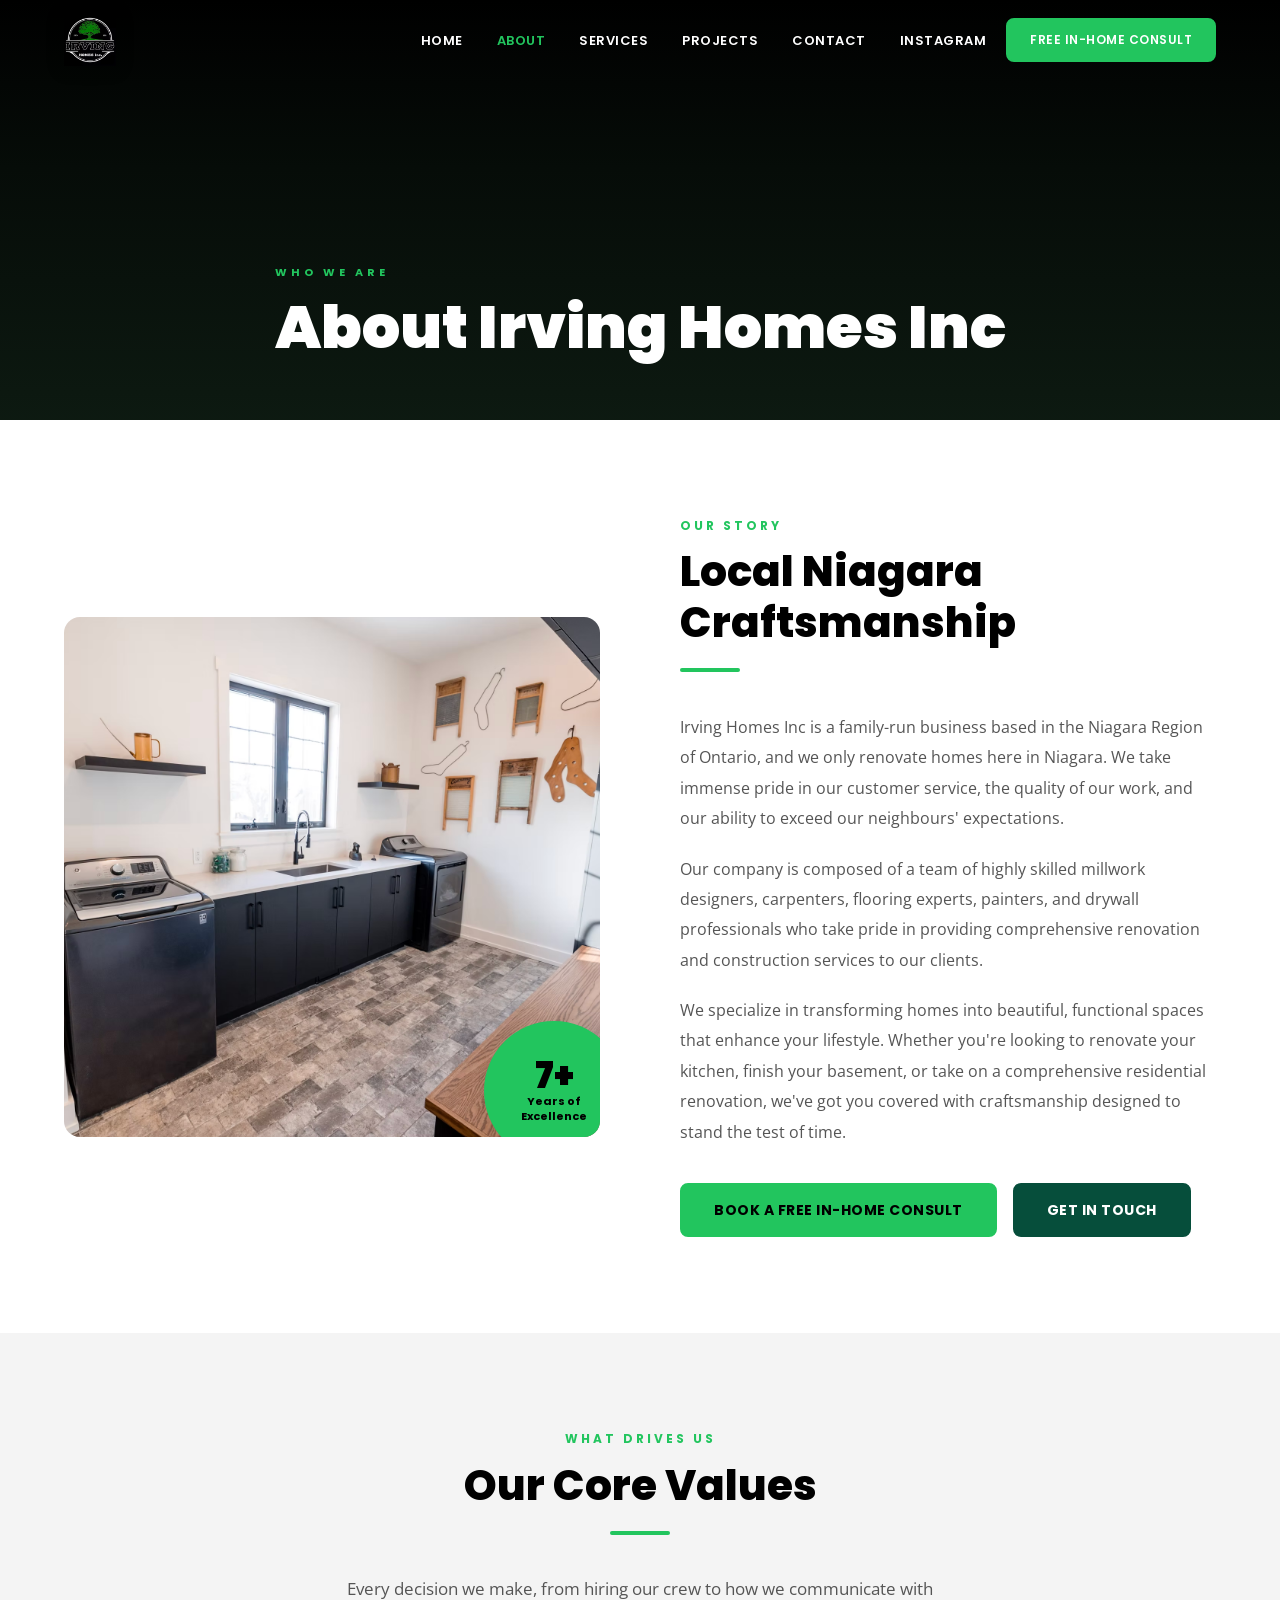
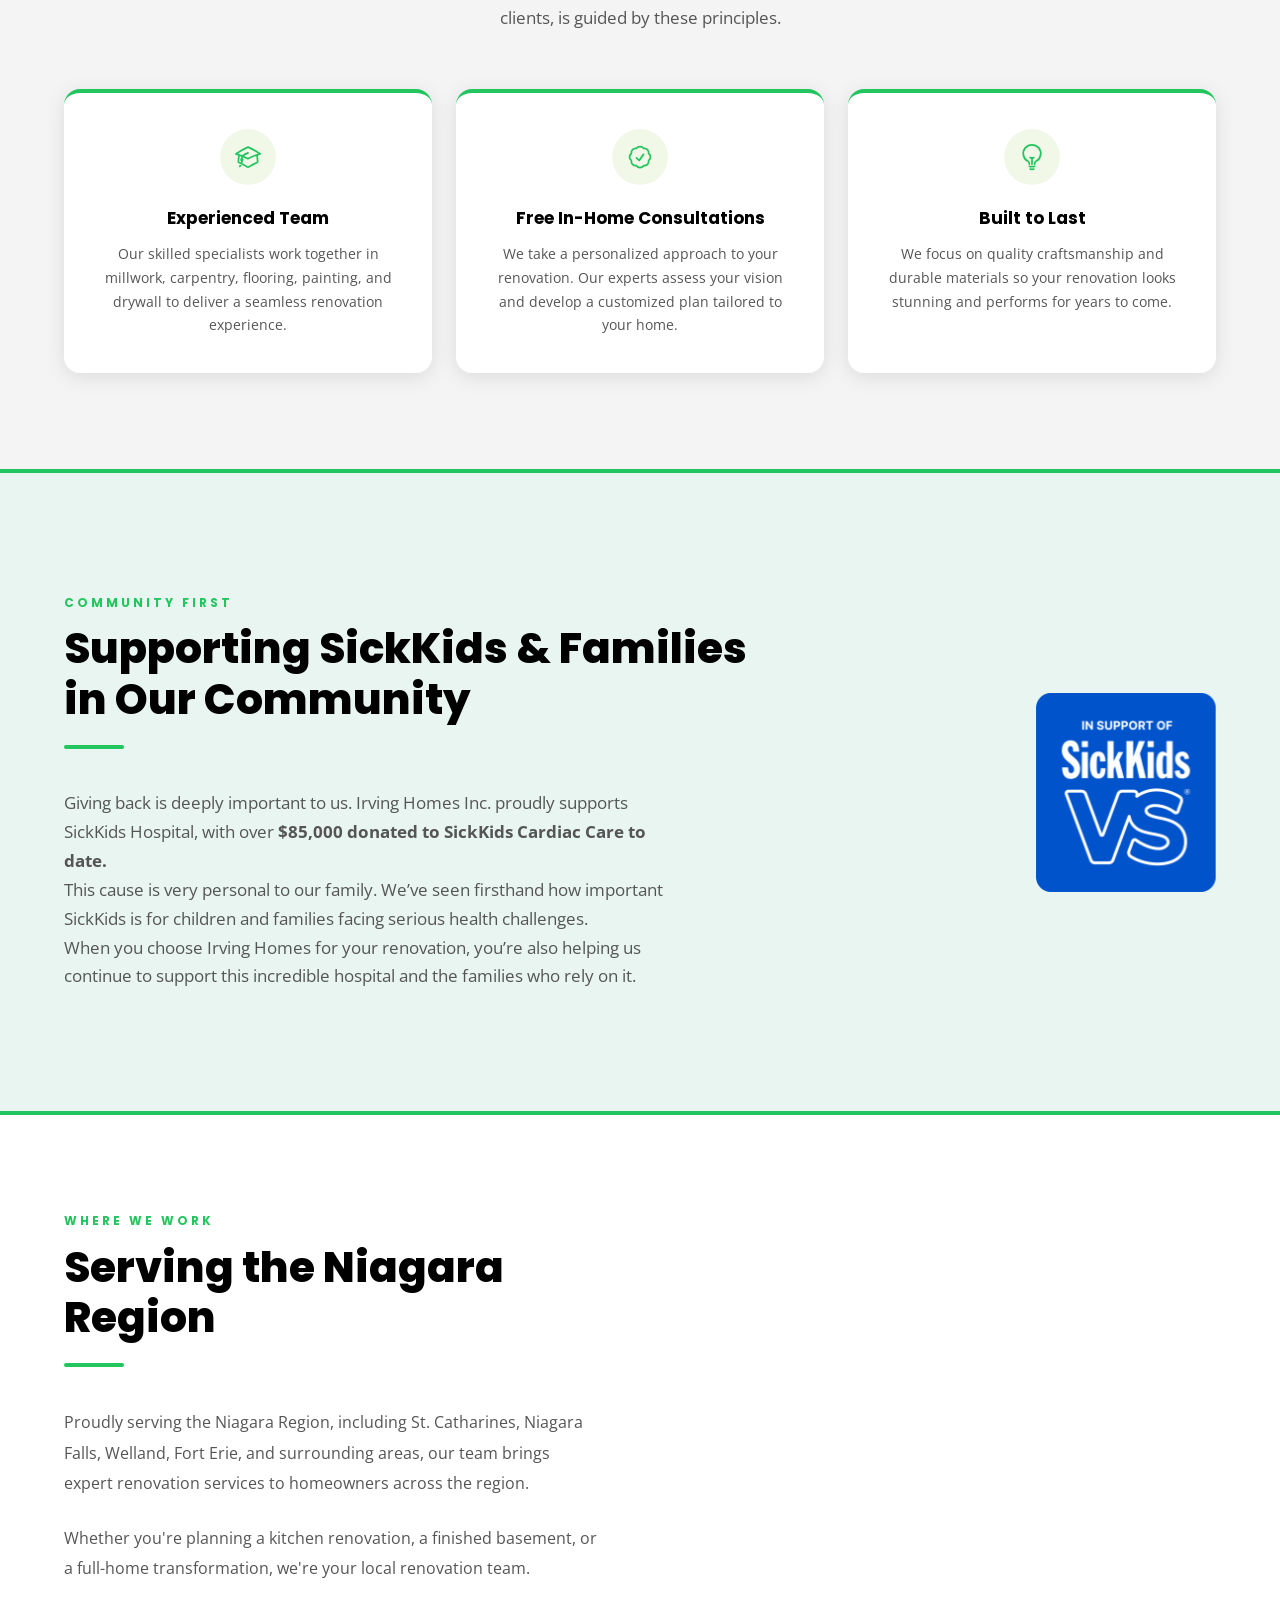
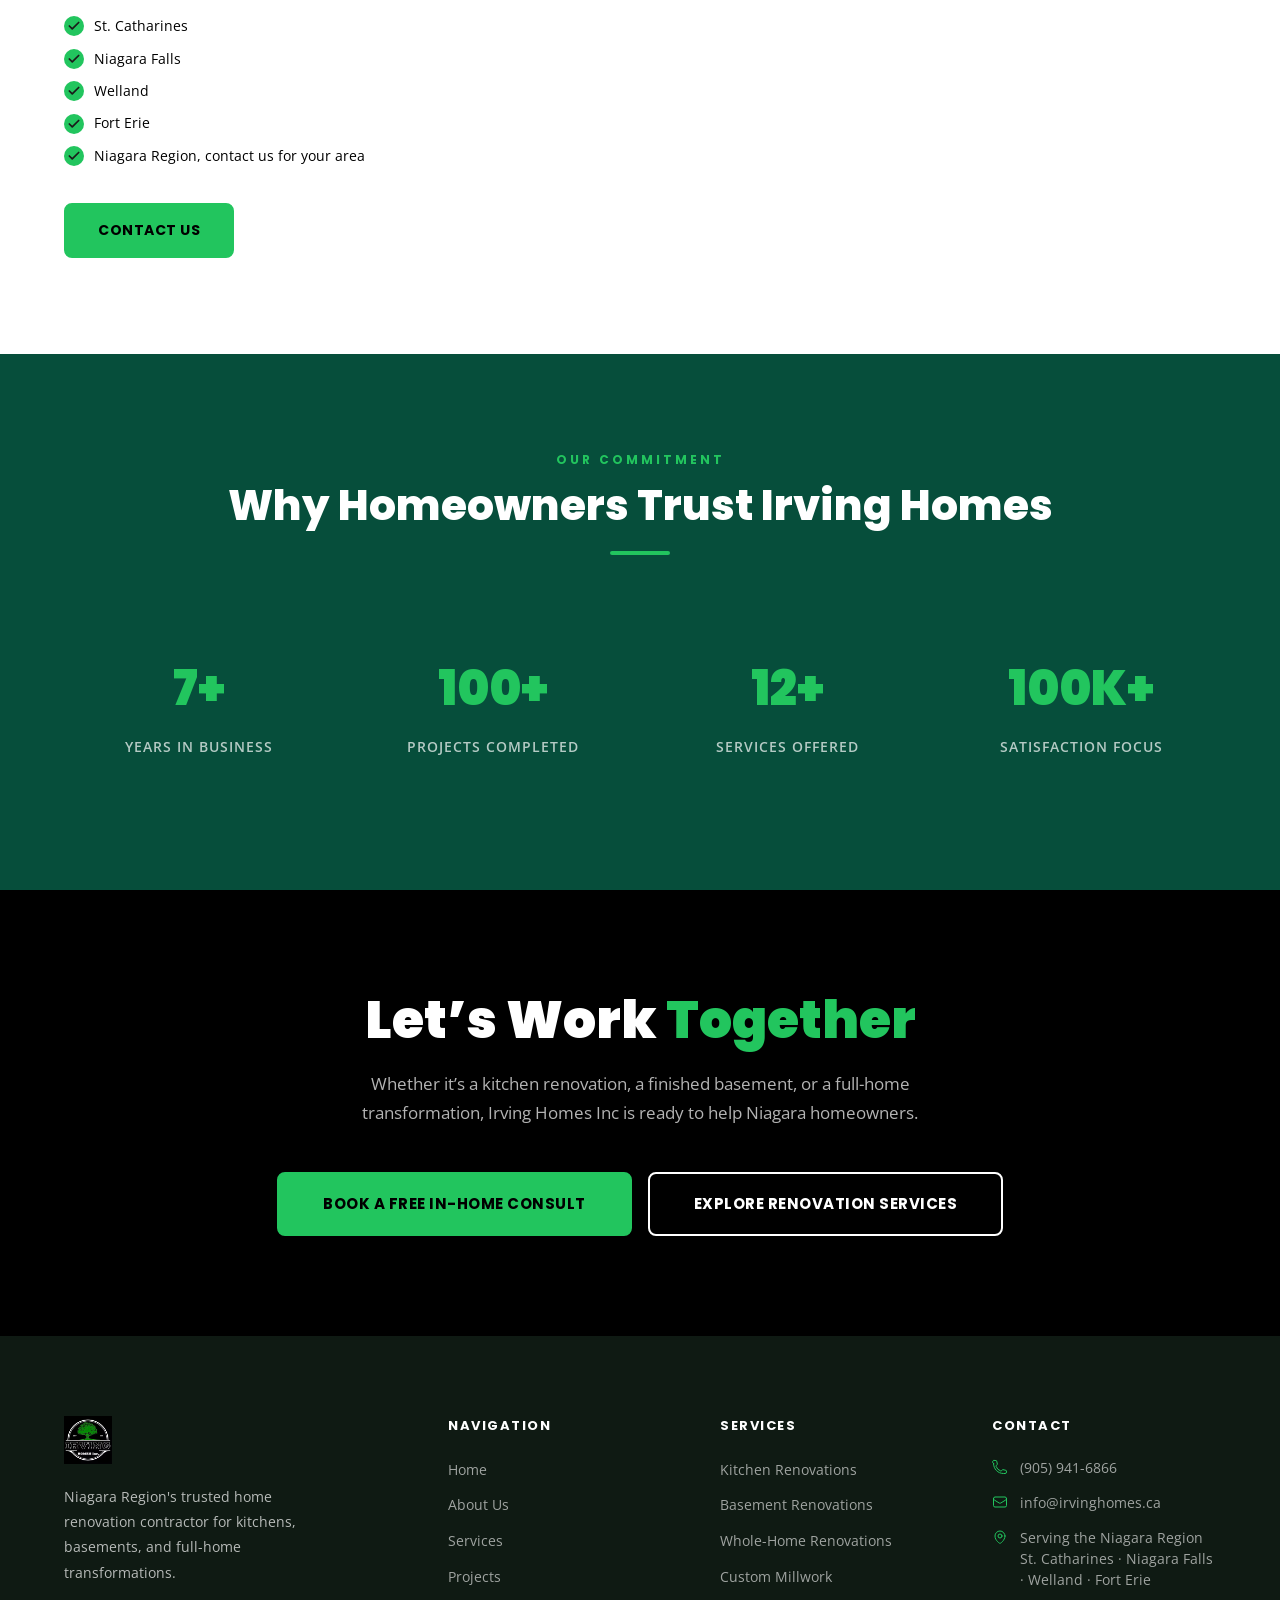
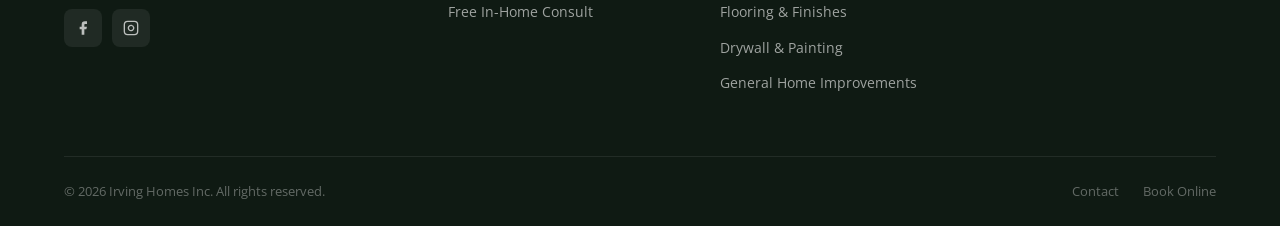
==== commit 4bfd4871: "SickKids section: logo on right, two-line heading, distinct background Made-with: Cursor" ====
--- a/about.html
+++ b/about.html
@@ -127,14 +127,11 @@
 </section>
 
 <!-- SICKKIDS SUPPORT -->
-<section class="section section--gray">
+<section class="section section--sickkids">
   <div class="container sickkids-banner fade-up">
-    <div class="sickkids-logo-wrap">
-      <img src="brand_assets/Sickkids.svg" alt="SickKids Foundation logo" loading="lazy" />
-    </div>
     <div class="sickkids-copy">
       <span class="section-label">Community First</span>
-      <h2 class="section-title">Supporting SickKids &amp; Families in Our Community</h2>
+      <h2 class="section-title">Supporting SickKids &amp; Families<br />in Our Community</h2>
       <div class="divider"></div>
       <p class="section-subtitle">
         Giving back is deeply important to us. Irving Homes Inc. proudly supports SickKids Hospital, with over
@@ -147,6 +144,9 @@
         When you choose Irving Homes for your renovation, you’re also helping us continue to support this incredible hospital and the families who rely on it.
       </p>
     </div>
+    <div class="sickkids-logo-wrap">
+      <img src="brand_assets/Sickkids.svg" alt="SickKids Foundation logo" loading="lazy" />
+    </div>
   </div>
 </section>
 
--- a/css/style.css
+++ b/css/style.css
@@ -60,6 +60,12 @@
 
 .section--gray {
   background: var(--gray-light);
+}
+
+.section--sickkids {
+  background: #e8f5f0;
+  border-top: 4px solid var(--green-accent);
+  border-bottom: 4px solid var(--green-accent);
 }
 
 .section--dark {
@@ -1592,15 +1598,22 @@
 
 .sickkids-banner {
   display: flex;
-  align-items: center;
-  justify-content: center;
-  gap: 56px;
+  flex-direction: row;
+  align-items: center;
+  justify-content: space-between;
+  gap: 48px;
   flex-wrap: wrap;
   padding-block: 24px;
 }
 
+.sickkids-copy {
+  flex: 1 1 400px;
+  min-width: 0;
+}
+
 .sickkids-logo-wrap {
   flex: 0 0 auto;
+  order: 2;
 }
 
 .sickkids-logo-wrap img {
@@ -1609,18 +1622,8 @@
   display: block;
 }
 
-.sickkids-copy {
-  flex: 0 1 520px;
-}
-
 .sickkids-copy .section-title {
   margin-bottom: 12px;
-}
-
-@media (min-width: 900px) {
-  .sickkids-copy .section-title {
-    white-space: nowrap;
-  }
 }
 
 .testimonial-author {
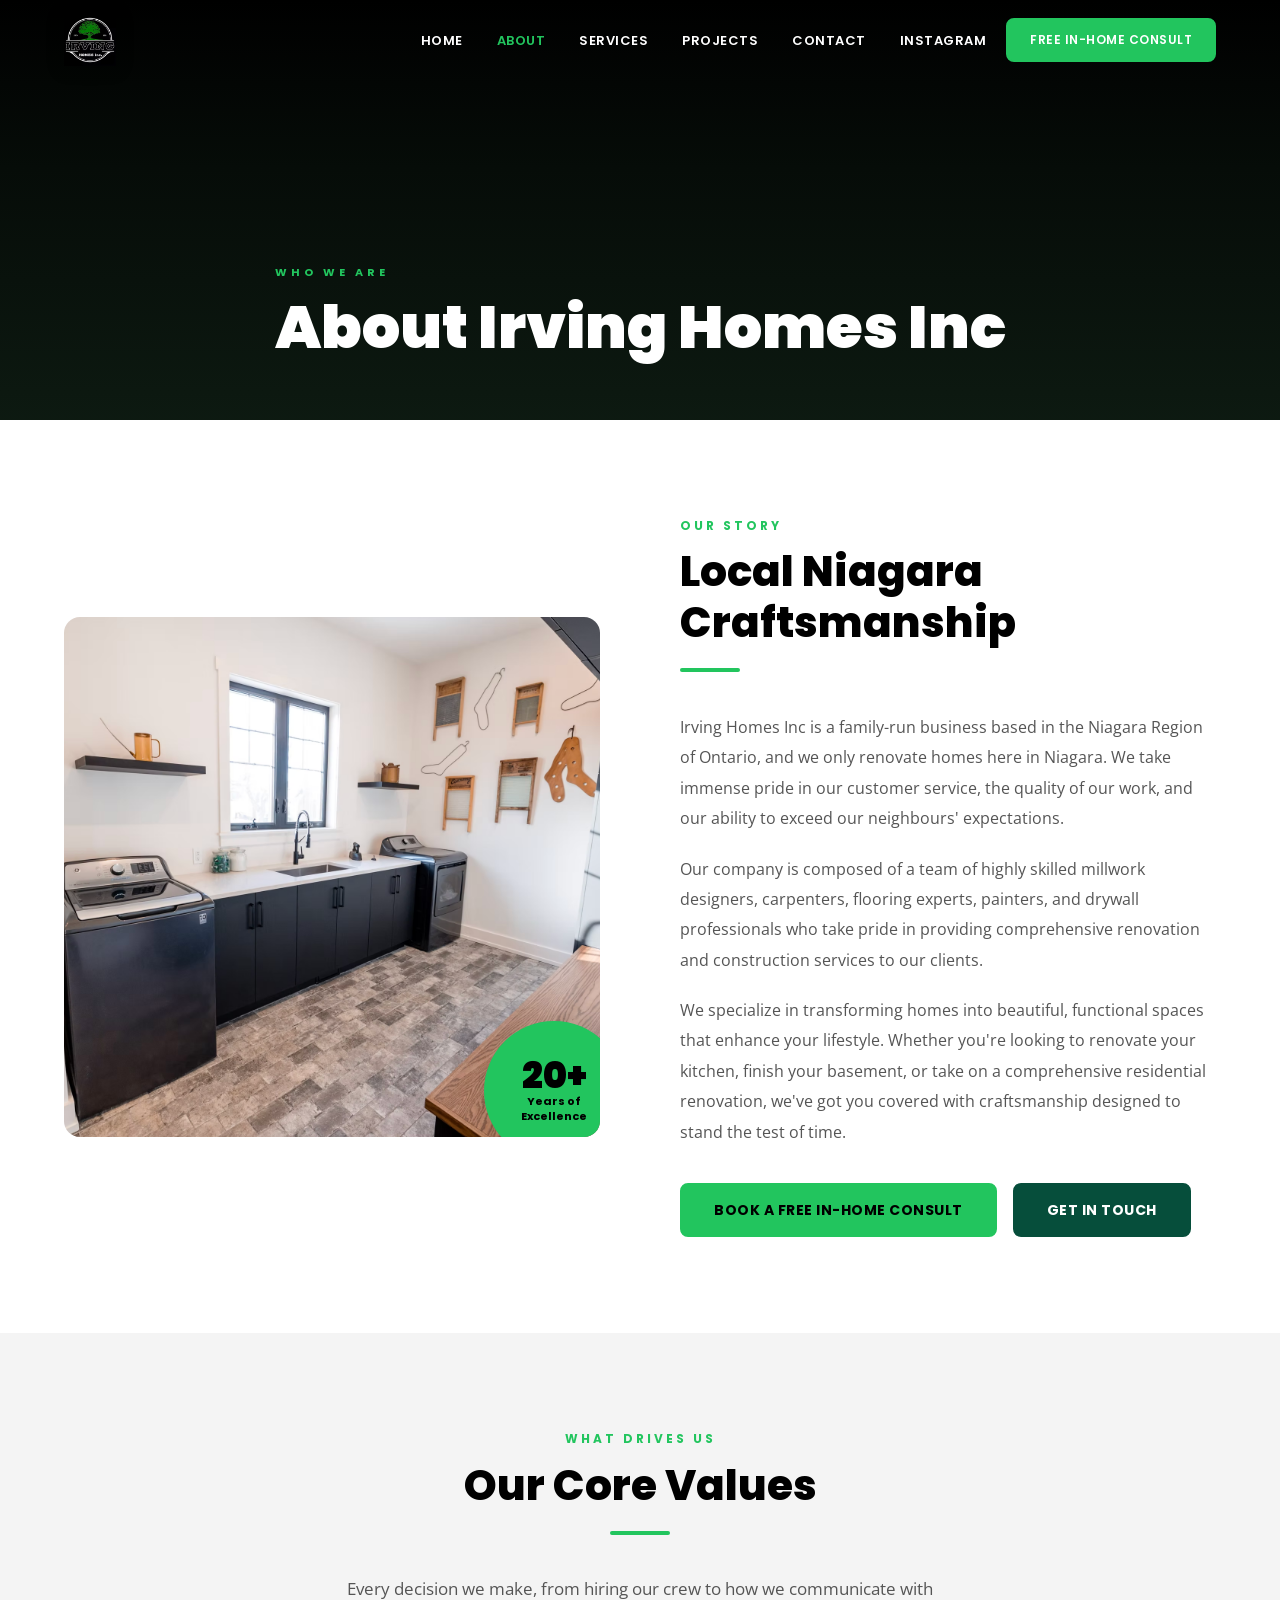
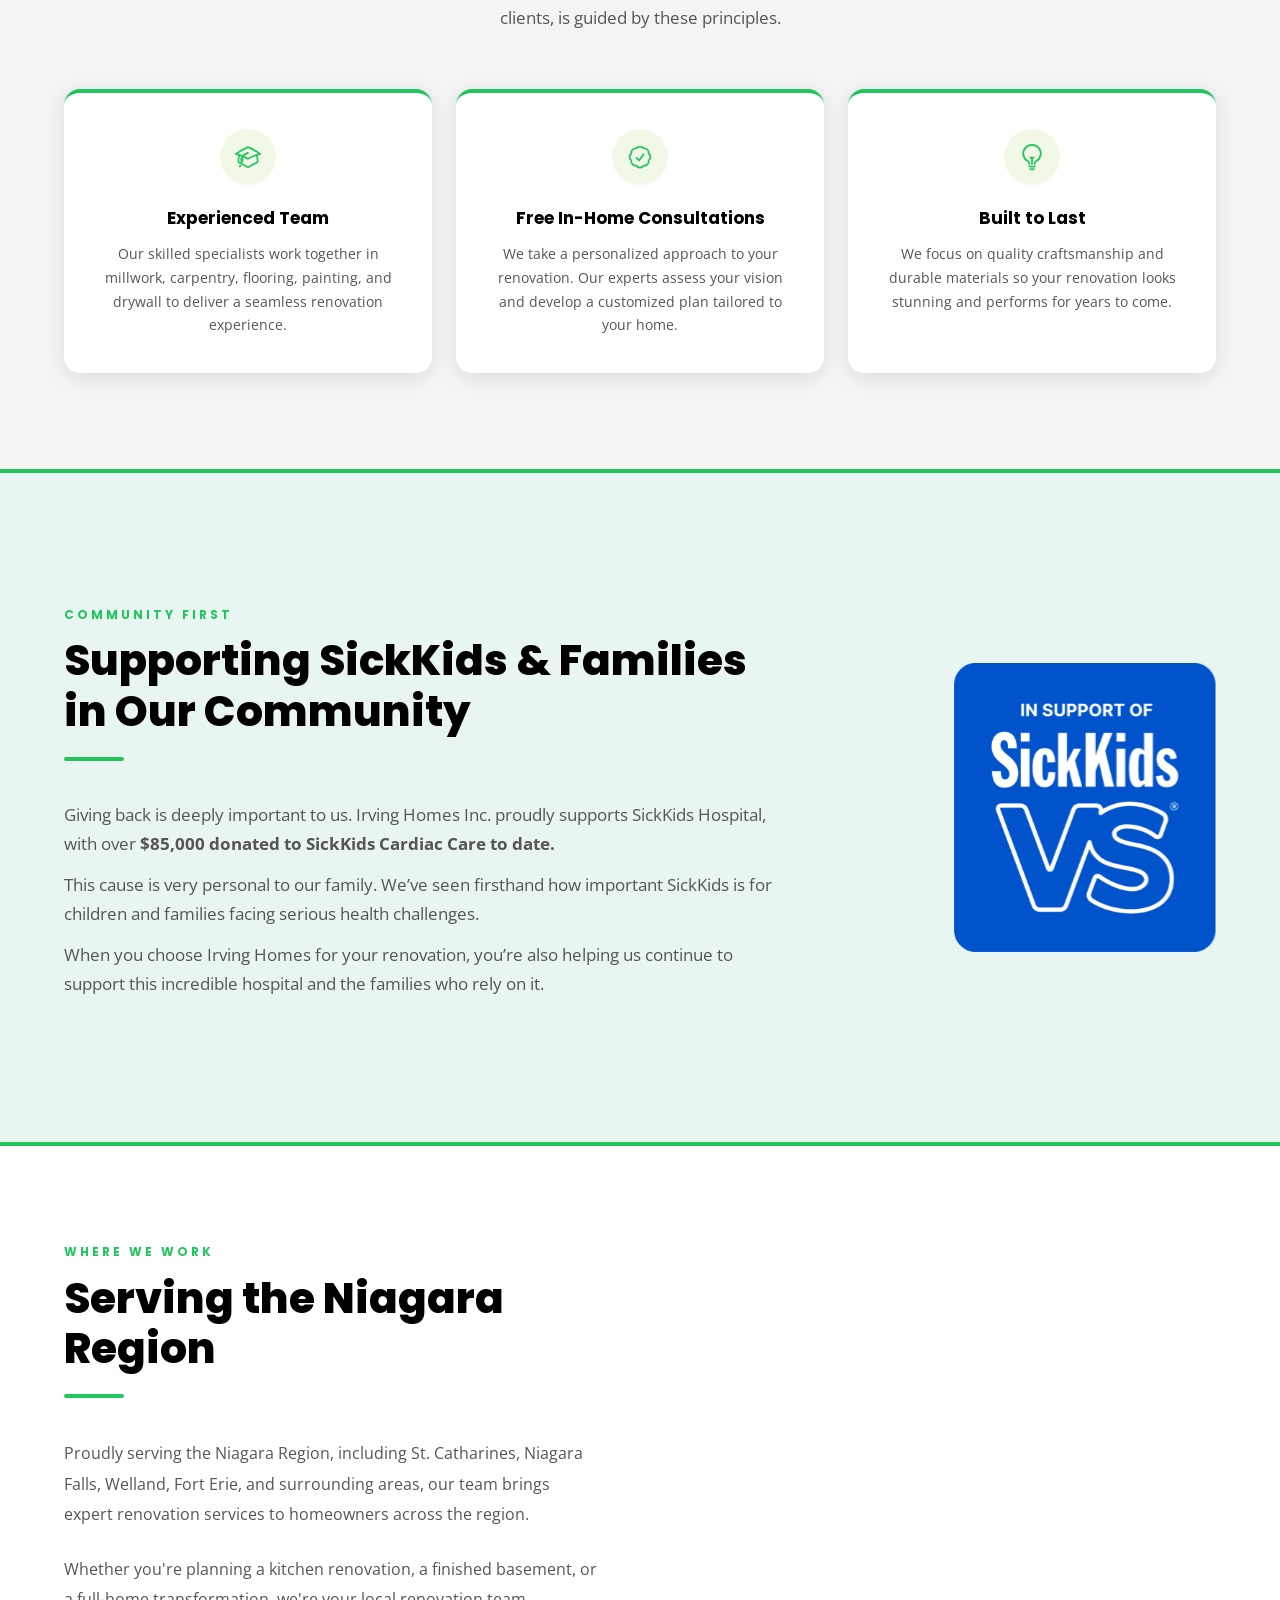
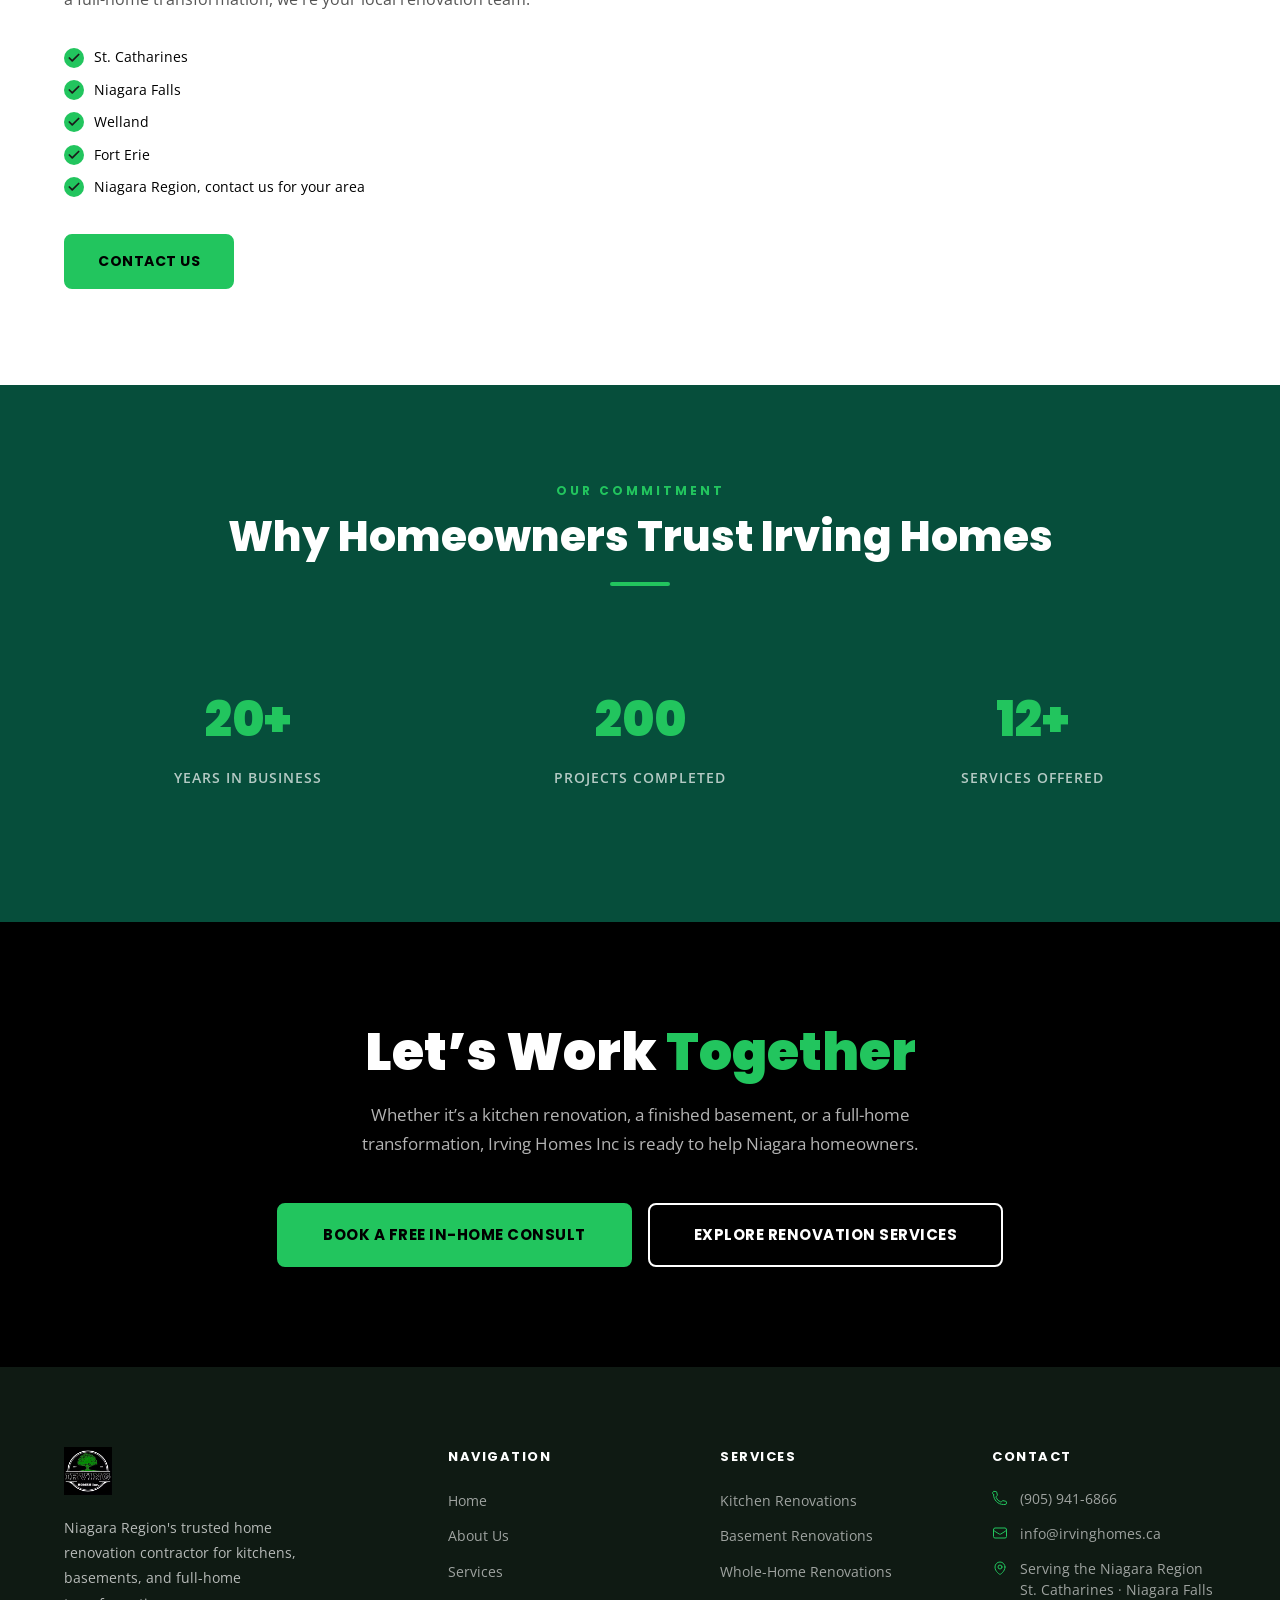
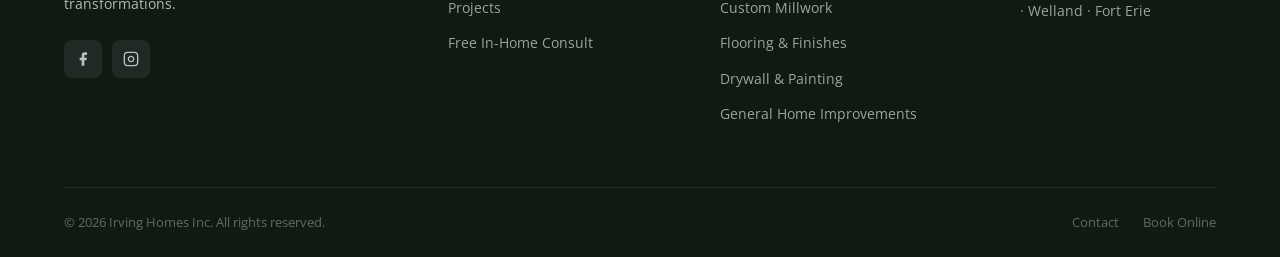
==== commit 06c5ad5a: "Update stats: 20+ years, 200 renovations, remove 100K+ Project Value Made-with: Cursor" ====
--- a/about.html
+++ b/about.html
@@ -61,7 +61,7 @@
       <div class="about-image-wrap fade-up">
         <img src="photos/About Main.png" alt="Irving Homes renovation in Niagara" loading="lazy" />
         <div class="about-badge">
-          <div class="about-badge-num">7+</div>
+          <div class="about-badge-num">20+</div>
           <div class="about-badge-text">Years of<br />Excellence</div>
         </div>
       </div>
@@ -195,22 +195,18 @@
       <div class="divider divider--center"></div>
     </div>
 
-    <div style="display:grid; grid-template-columns: repeat(4, 1fr); gap:24px;">
+    <div style="display:grid; grid-template-columns: repeat(3, 1fr); gap:24px;">
       <div class="fade-up" style="text-align:center; padding:36px 20px;">
-        <div style="font-size:48px; font-family:var(--font-head); font-weight:900; color:var(--green-accent); margin-bottom:8px;">7+</div>
+        <div style="font-size:48px; font-family:var(--font-head); font-weight:900; color:var(--green-accent); margin-bottom:8px;">20+</div>
         <div style="font-size:14px; color:rgba(255,255,255,0.7); font-weight:600; text-transform:uppercase; letter-spacing:1px;">Years in Business</div>
       </div>
       <div class="fade-up" style="text-align:center; padding:36px 20px;">
-        <div style="font-size:48px; font-family:var(--font-head); font-weight:900; color:var(--green-accent); margin-bottom:8px;">100+</div>
+        <div style="font-size:48px; font-family:var(--font-head); font-weight:900; color:var(--green-accent); margin-bottom:8px;">200</div>
         <div style="font-size:14px; color:rgba(255,255,255,0.7); font-weight:600; text-transform:uppercase; letter-spacing:1px;">Projects Completed</div>
       </div>
       <div class="fade-up" style="text-align:center; padding:36px 20px;">
         <div style="font-size:48px; font-family:var(--font-head); font-weight:900; color:var(--green-accent); margin-bottom:8px;">12+</div>
         <div style="font-size:14px; color:rgba(255,255,255,0.7); font-weight:600; text-transform:uppercase; letter-spacing:1px;">Services Offered</div>
-      </div>
-      <div class="fade-up" style="text-align:center; padding:36px 20px;">
-        <div style="font-size:48px; font-family:var(--font-head); font-weight:900; color:var(--green-accent); margin-bottom:8px;">100K+</div>
-        <div style="font-size:14px; color:rgba(255,255,255,0.7); font-weight:600; text-transform:uppercase; letter-spacing:1px;">Satisfaction Focus</div>
       </div>
     </div>
   </div>
--- a/css/style.css
+++ b/css/style.css
@@ -474,7 +474,7 @@
 
 .stats-bar .container {
   display: grid;
-  grid-template-columns: repeat(4, 1fr);
+  grid-template-columns: repeat(3, 1fr);
 }
 
 .stat-item {
@@ -1603,7 +1603,7 @@
   justify-content: space-between;
   gap: 48px;
   flex-wrap: wrap;
-  padding-block: 24px;
+  padding-block: 36px;
 }
 
 .sickkids-copy {
@@ -1617,12 +1617,17 @@
 }
 
 .sickkids-logo-wrap img {
-  max-width: 180px;
+  max-width: 360px;
   height: auto;
   display: block;
 }
 
 .sickkids-copy .section-title {
+  margin-bottom: 12px;
+}
+
+.sickkids-copy .section-subtitle {
+  max-width: 720px;
   margin-bottom: 12px;
 }
 
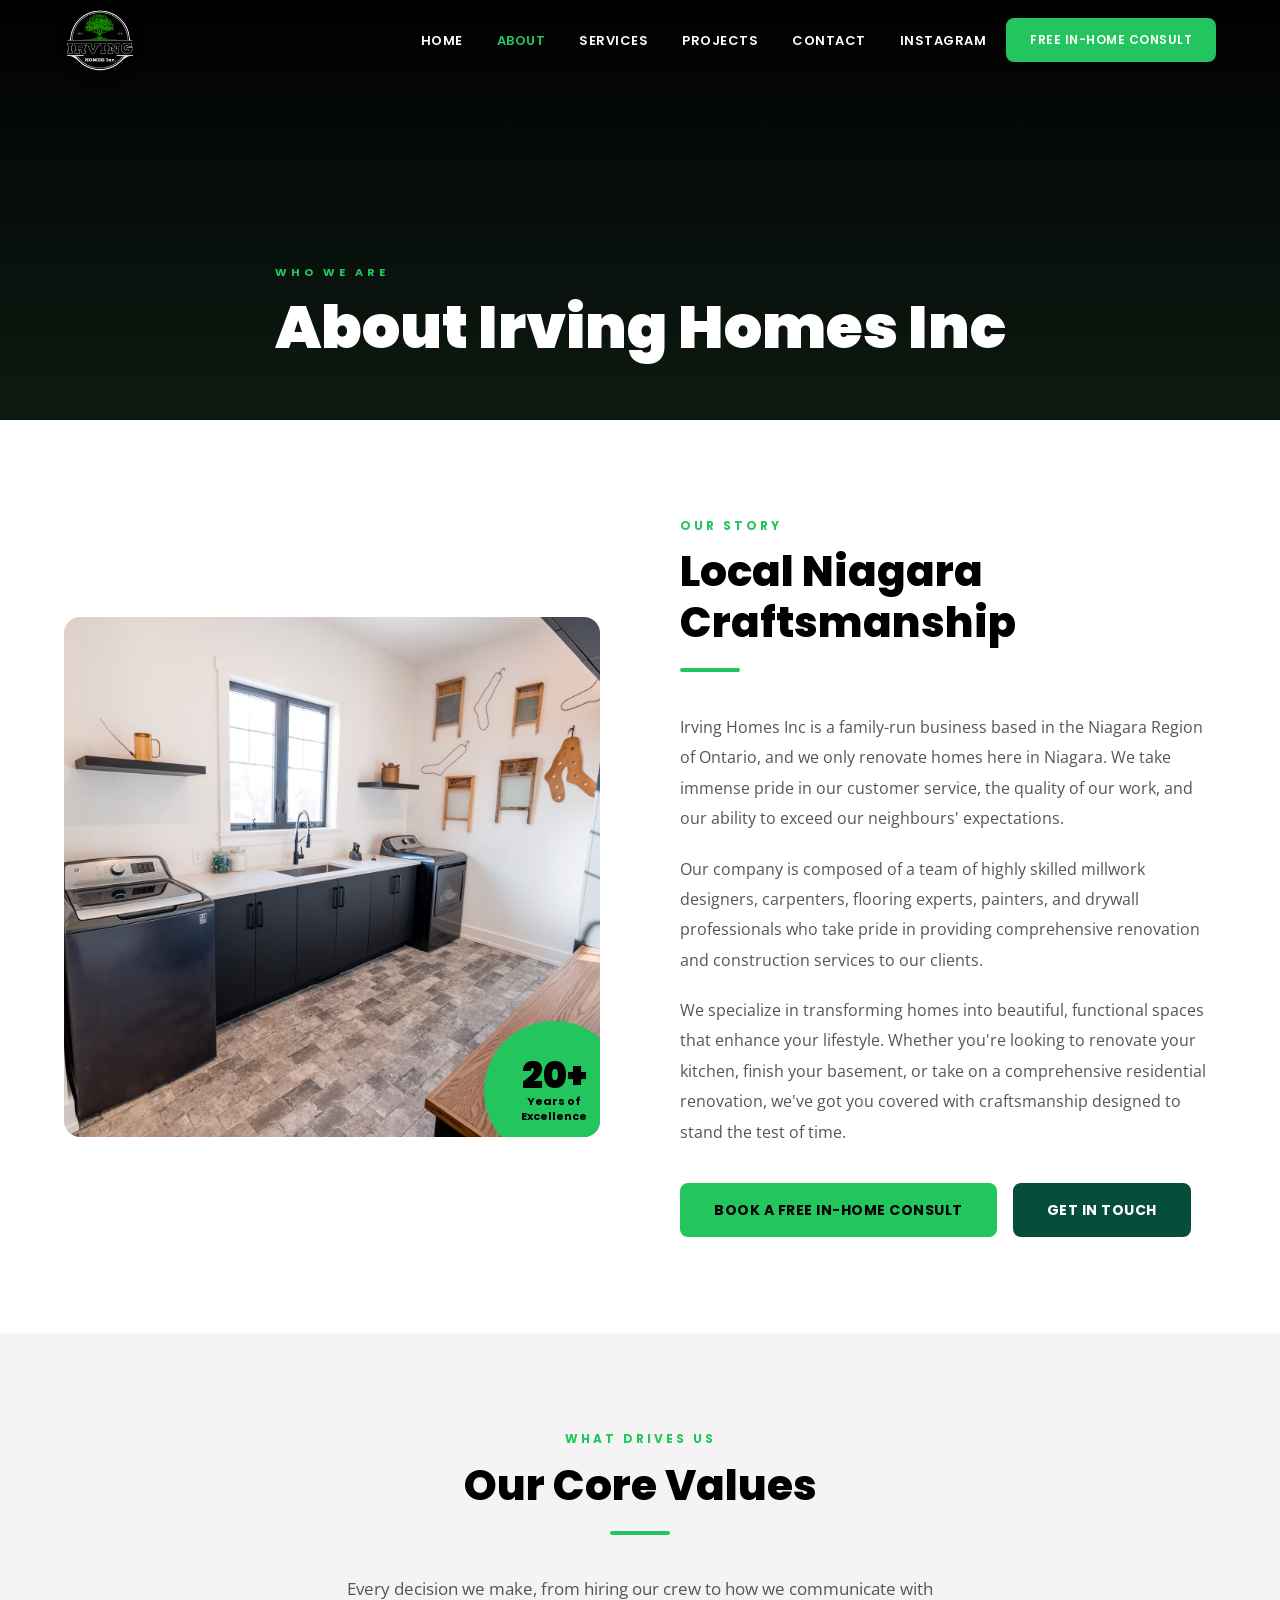
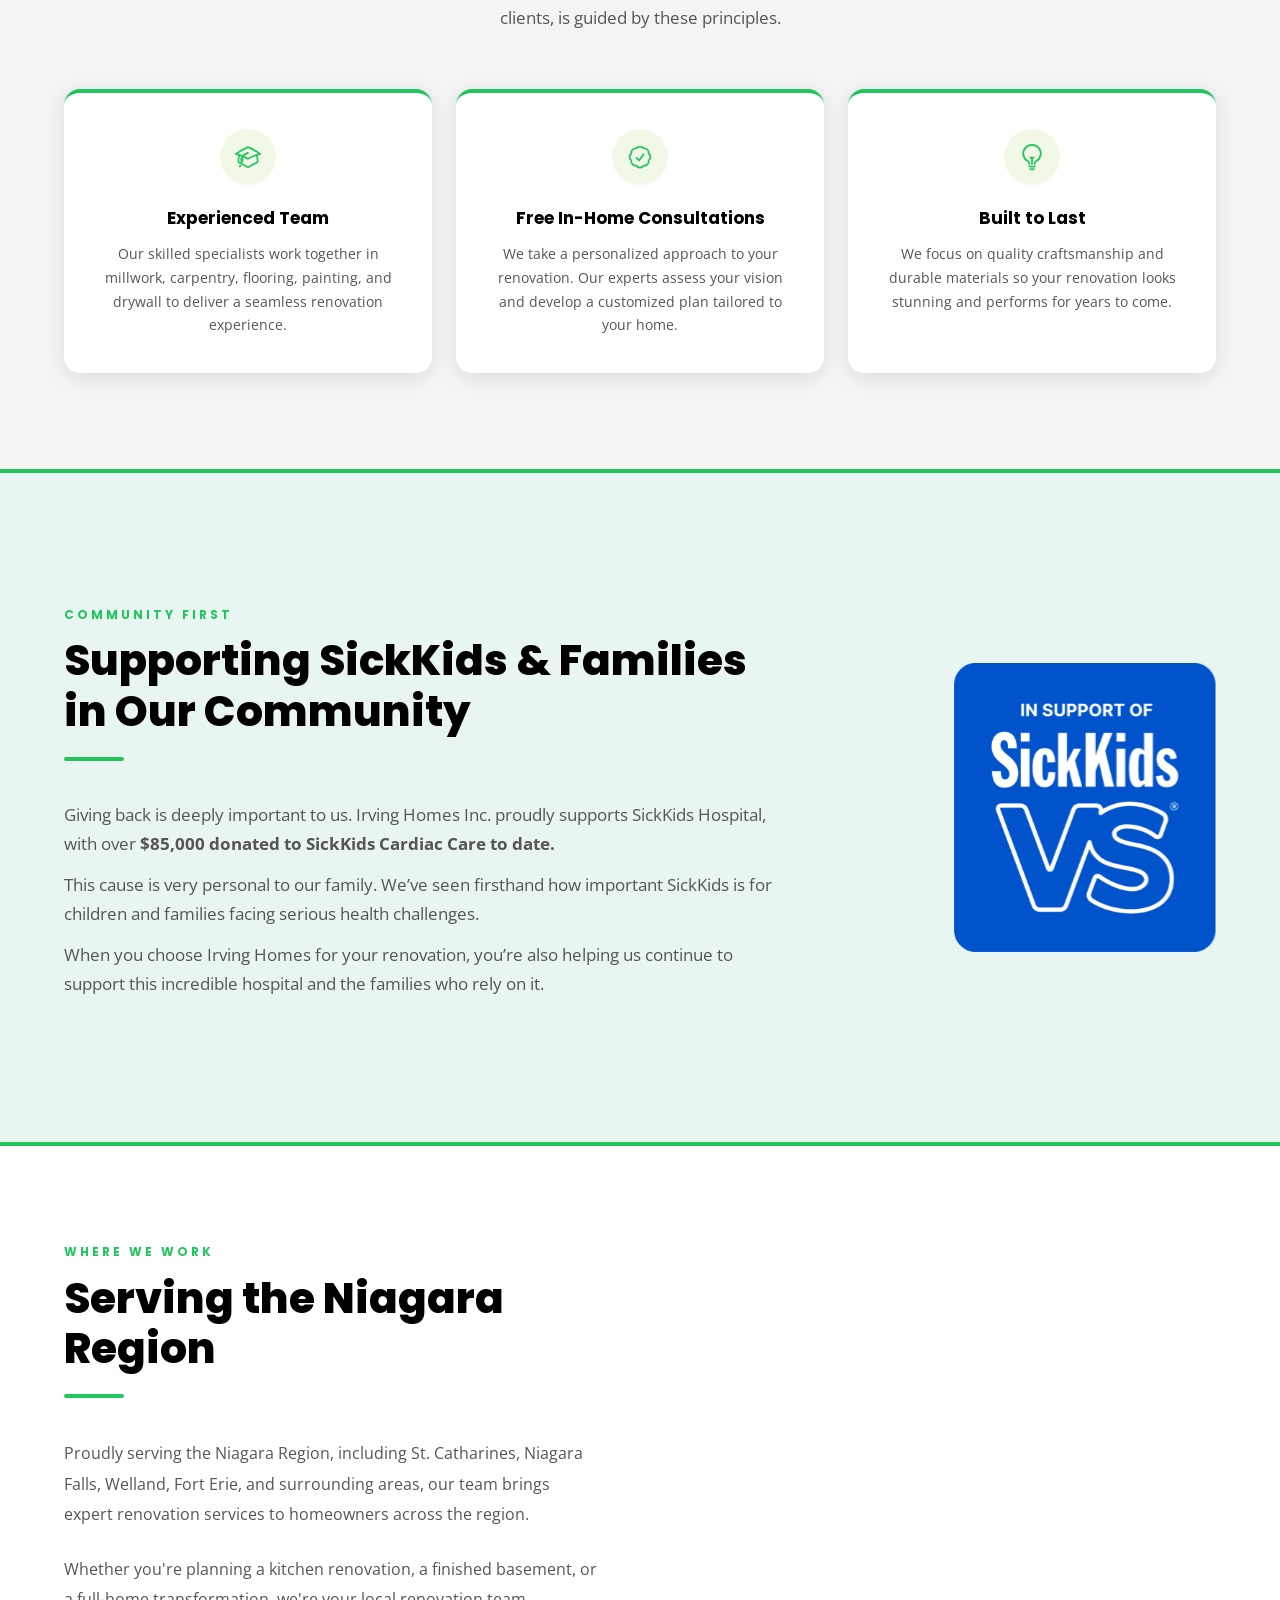
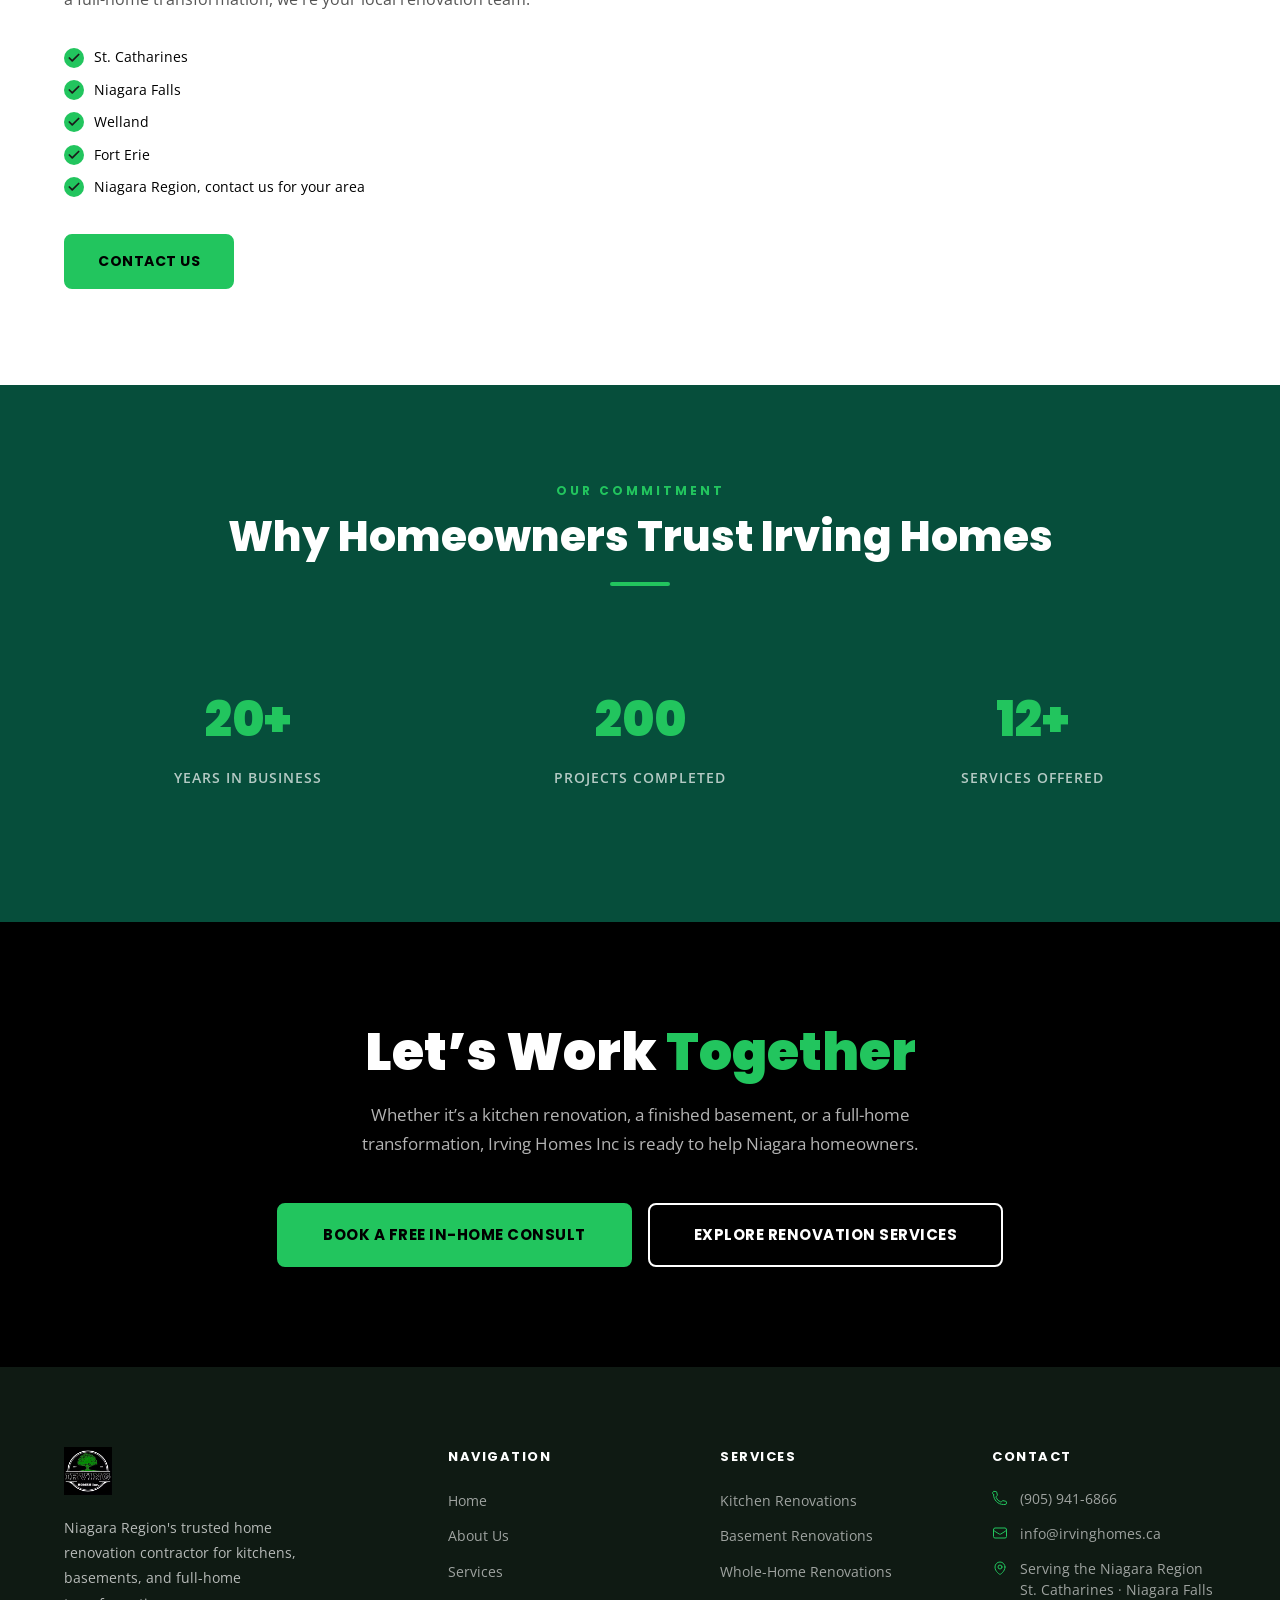
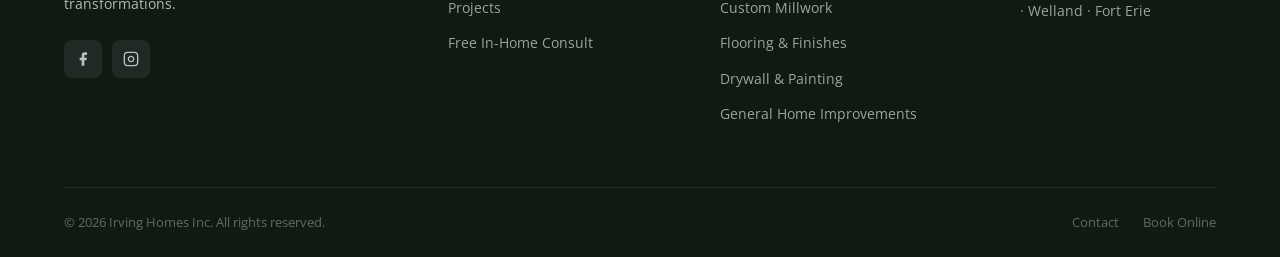
==== commit 1add51b5: "Navbar: use logo.png on all pages and increase logo size to 72px Made-with: Cursor" ====
--- a/about.html
+++ b/about.html
@@ -20,7 +20,7 @@
 <nav class="navbar" id="navbar">
   <div class="container">
     <a href="index.html" class="nav-logo">
-      <img src="brand_assets/logo.jpg" alt="Irving Homes Inc" />
+      <img src="brand_assets/logo.png" alt="Irving Homes Inc" />
     </a>
     <ul class="nav-links">
       <li><a href="index.html">Home</a></li>
--- a/css/style.css
+++ b/css/style.css
@@ -205,7 +205,7 @@
 }
 
 .nav-logo img {
-  height: 52px;
+  height: 72px;
   width: auto;
   filter: drop-shadow(0 2px 8px rgba(0,0,0,0.4));
 }
@@ -655,36 +655,7 @@
 }
 
 .project-card-overlay {
-  position: absolute;
-  inset: 0;
-  background: linear-gradient(to top, rgba(15,30,20,0.85) 0%, transparent 60%);
-  opacity: 0;
-  transition: opacity var(--transition);
-  display: flex;
-  align-items: flex-end;
-  padding: 24px;
-}
-
-.project-card:hover .project-card-overlay { opacity: 1; }
-
-.project-card-info {
-  color: var(--white);
-}
-
-.project-card-category {
-  font-family: var(--font-head);
-  font-size: 11px;
-  font-weight: 700;
-  letter-spacing: 2px;
-  text-transform: uppercase;
-  color: var(--green-accent);
-  margin-bottom: 4px;
-}
-
-.project-card-title {
-  font-family: var(--font-head);
-  font-size: 16px;
-  font-weight: 700;
+  display: none;
 }
 
 /* ============================================================
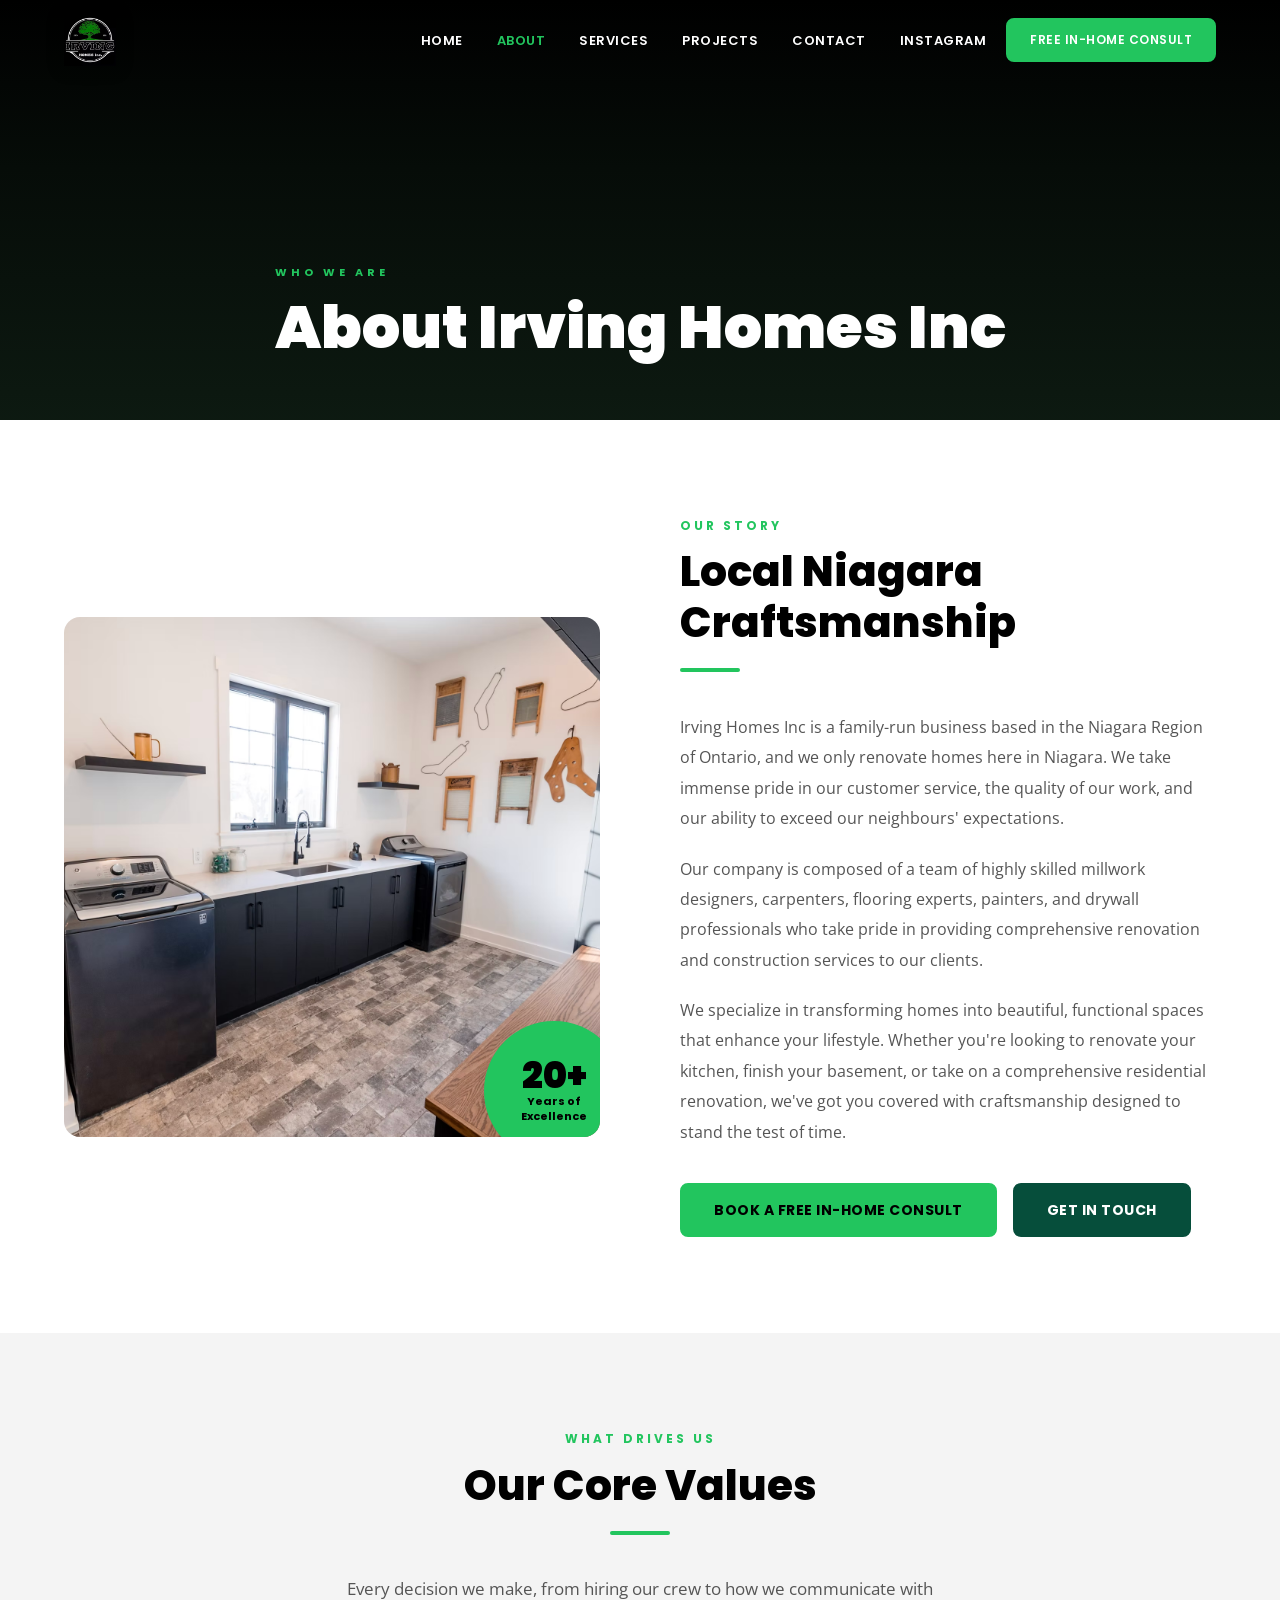
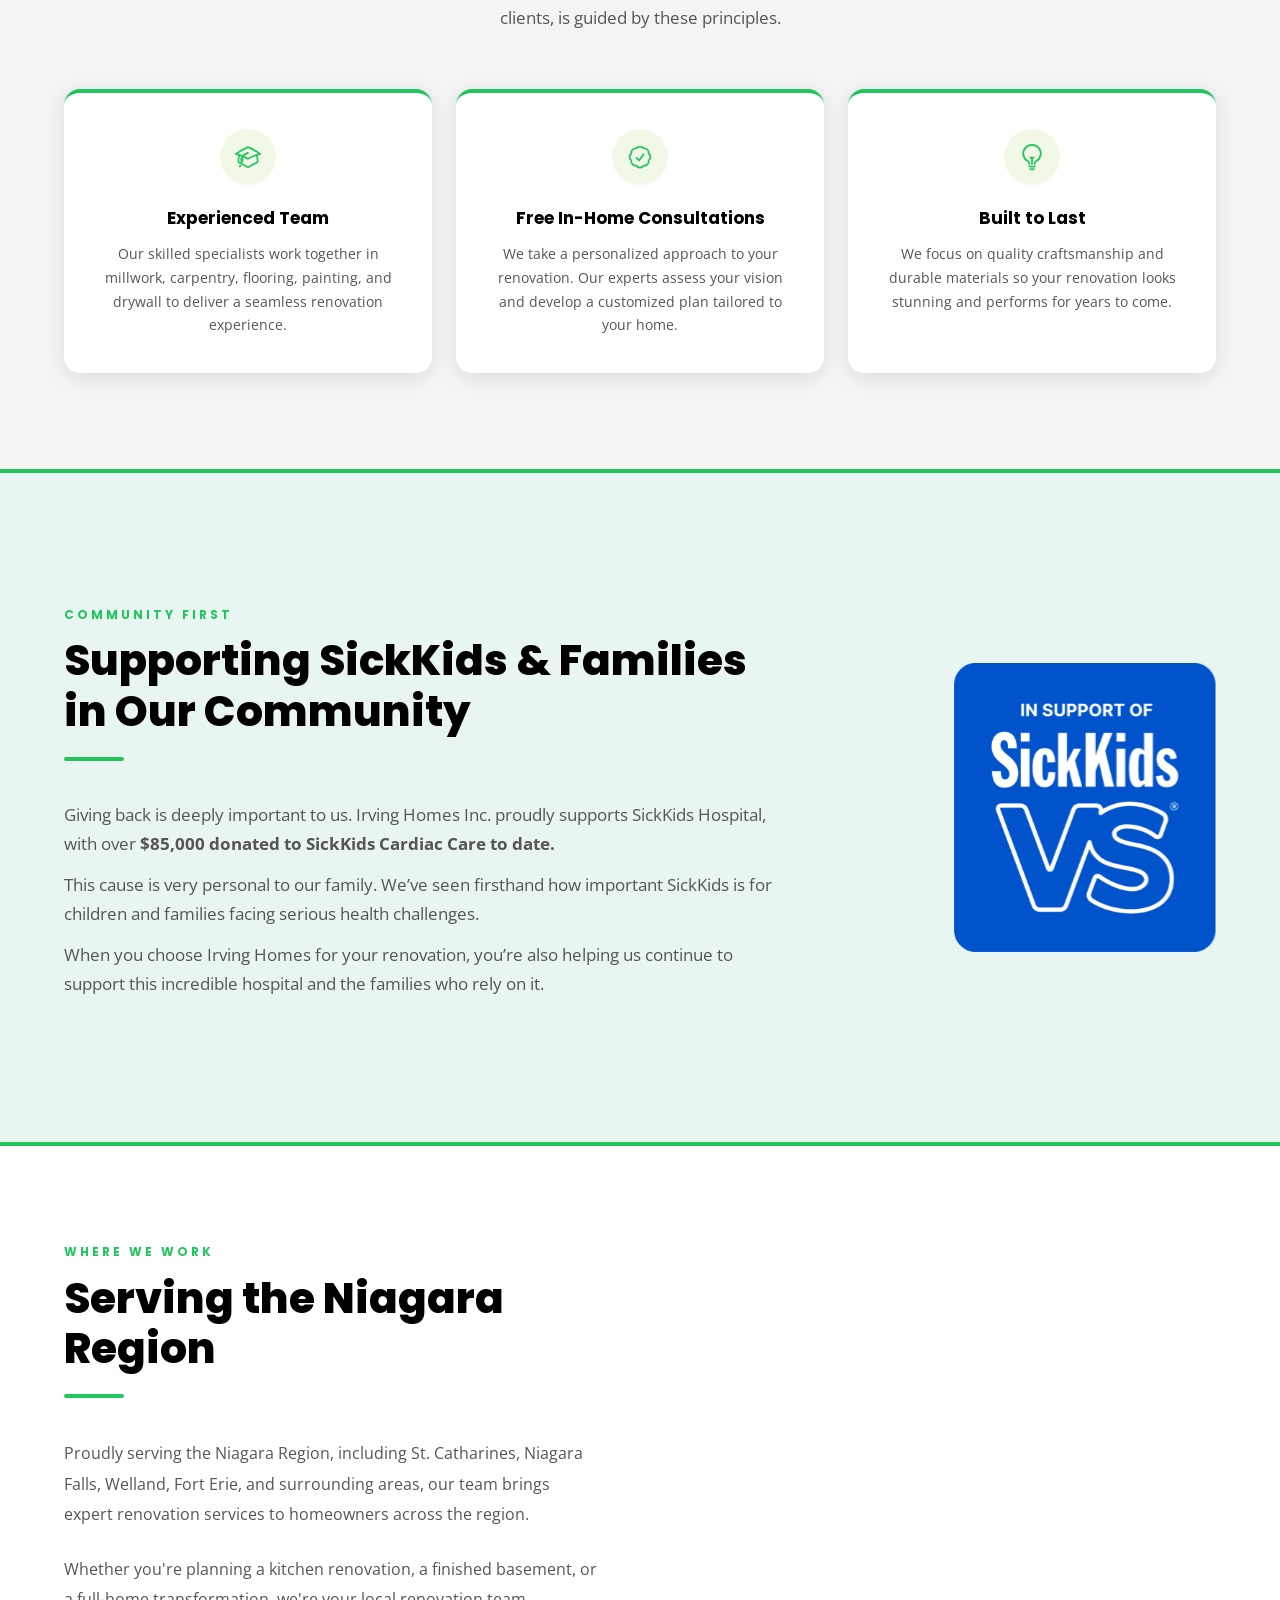
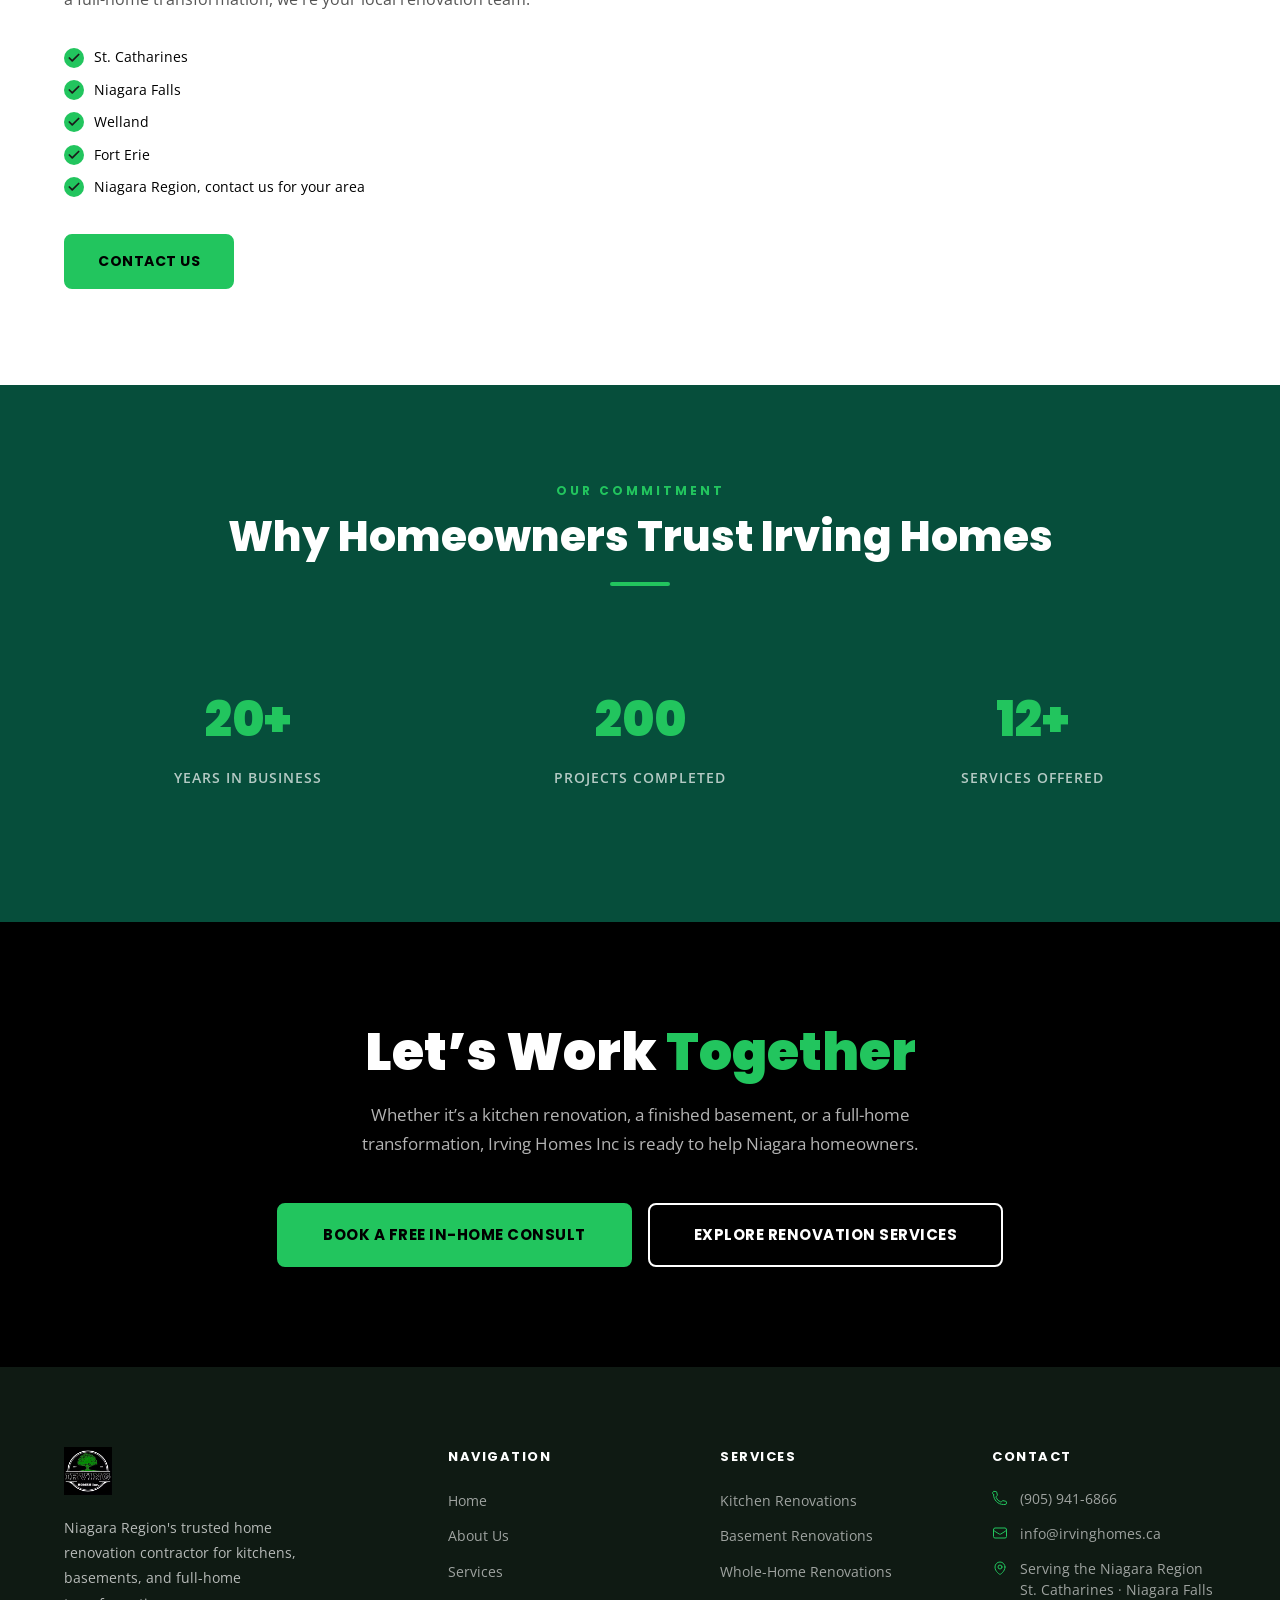
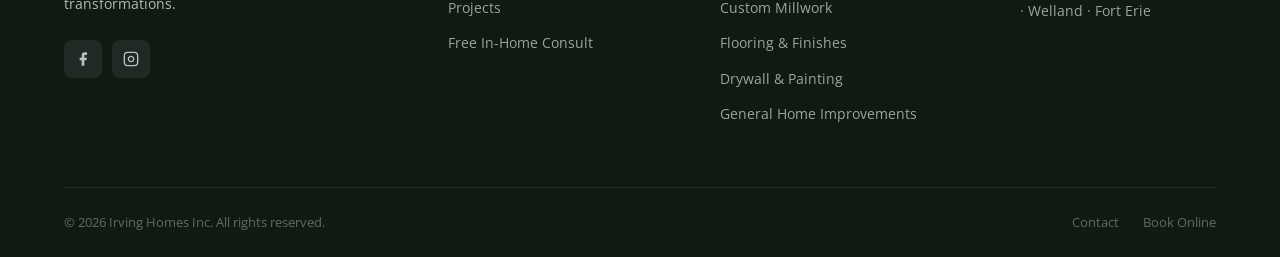
==== commit f4ee8279: "Revert navbar logo to logo.jpg and original size (52px) Made-with: Cursor" ====
--- a/about.html
+++ b/about.html
@@ -20,7 +20,7 @@
 <nav class="navbar" id="navbar">
   <div class="container">
     <a href="index.html" class="nav-logo">
-      <img src="brand_assets/logo.png" alt="Irving Homes Inc" />
+      <img src="brand_assets/logo.jpg" alt="Irving Homes Inc" />
     </a>
     <ul class="nav-links">
       <li><a href="index.html">Home</a></li>
--- a/css/style.css
+++ b/css/style.css
@@ -205,7 +205,7 @@
 }
 
 .nav-logo img {
-  height: 72px;
+  height: 52px;
   width: auto;
   filter: drop-shadow(0 2px 8px rgba(0,0,0,0.4));
 }
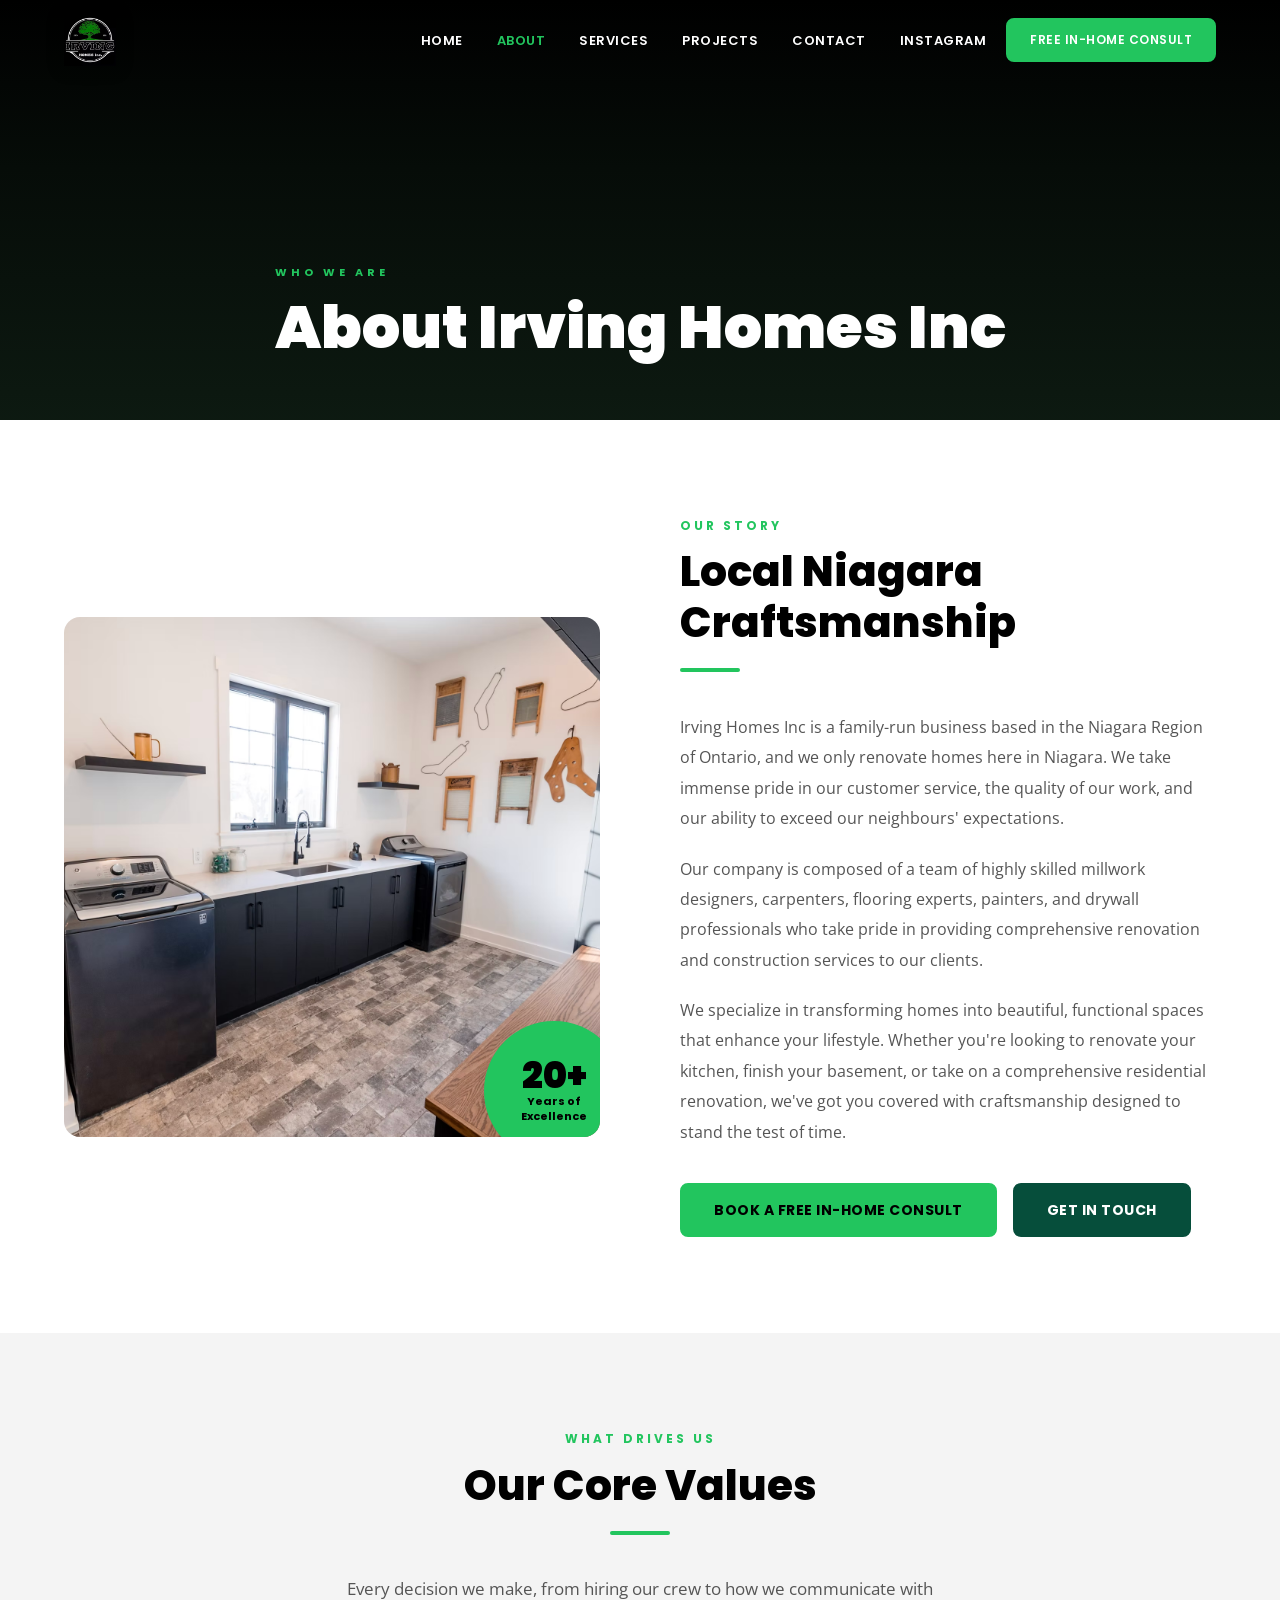
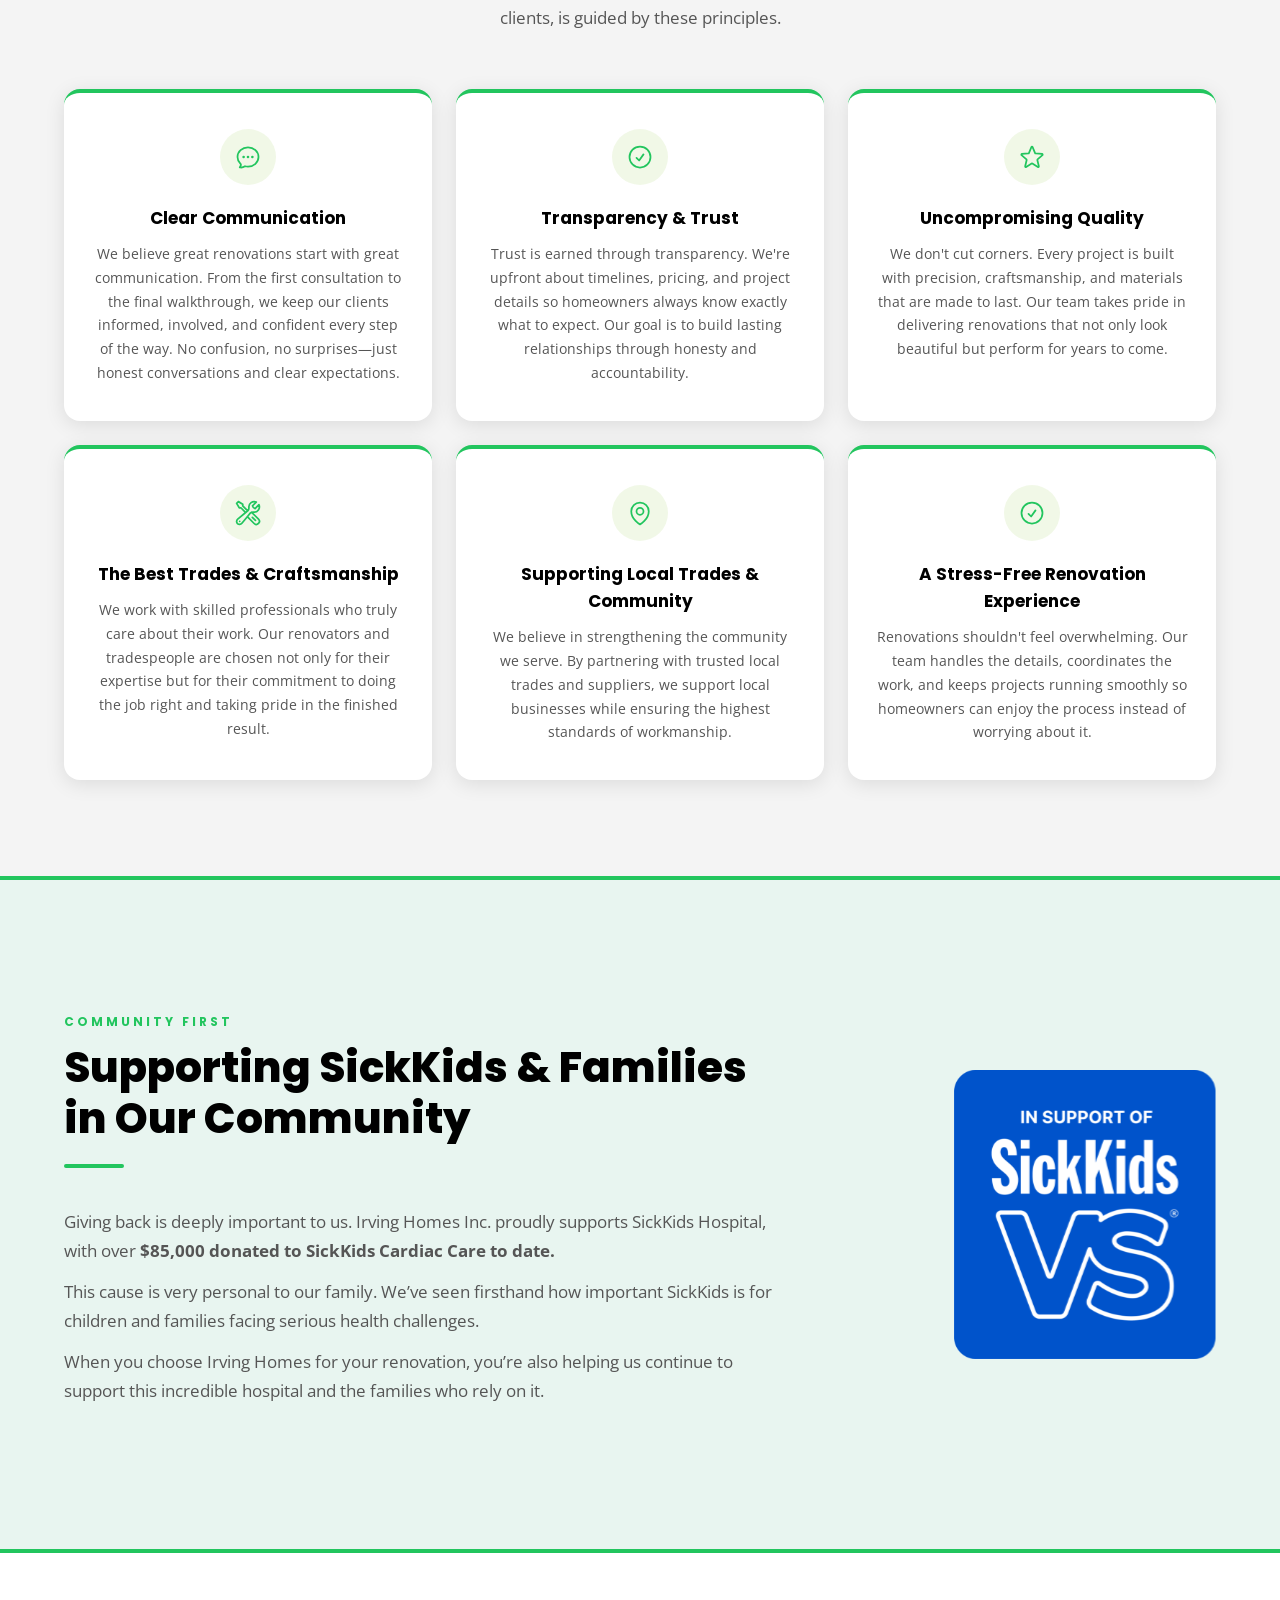
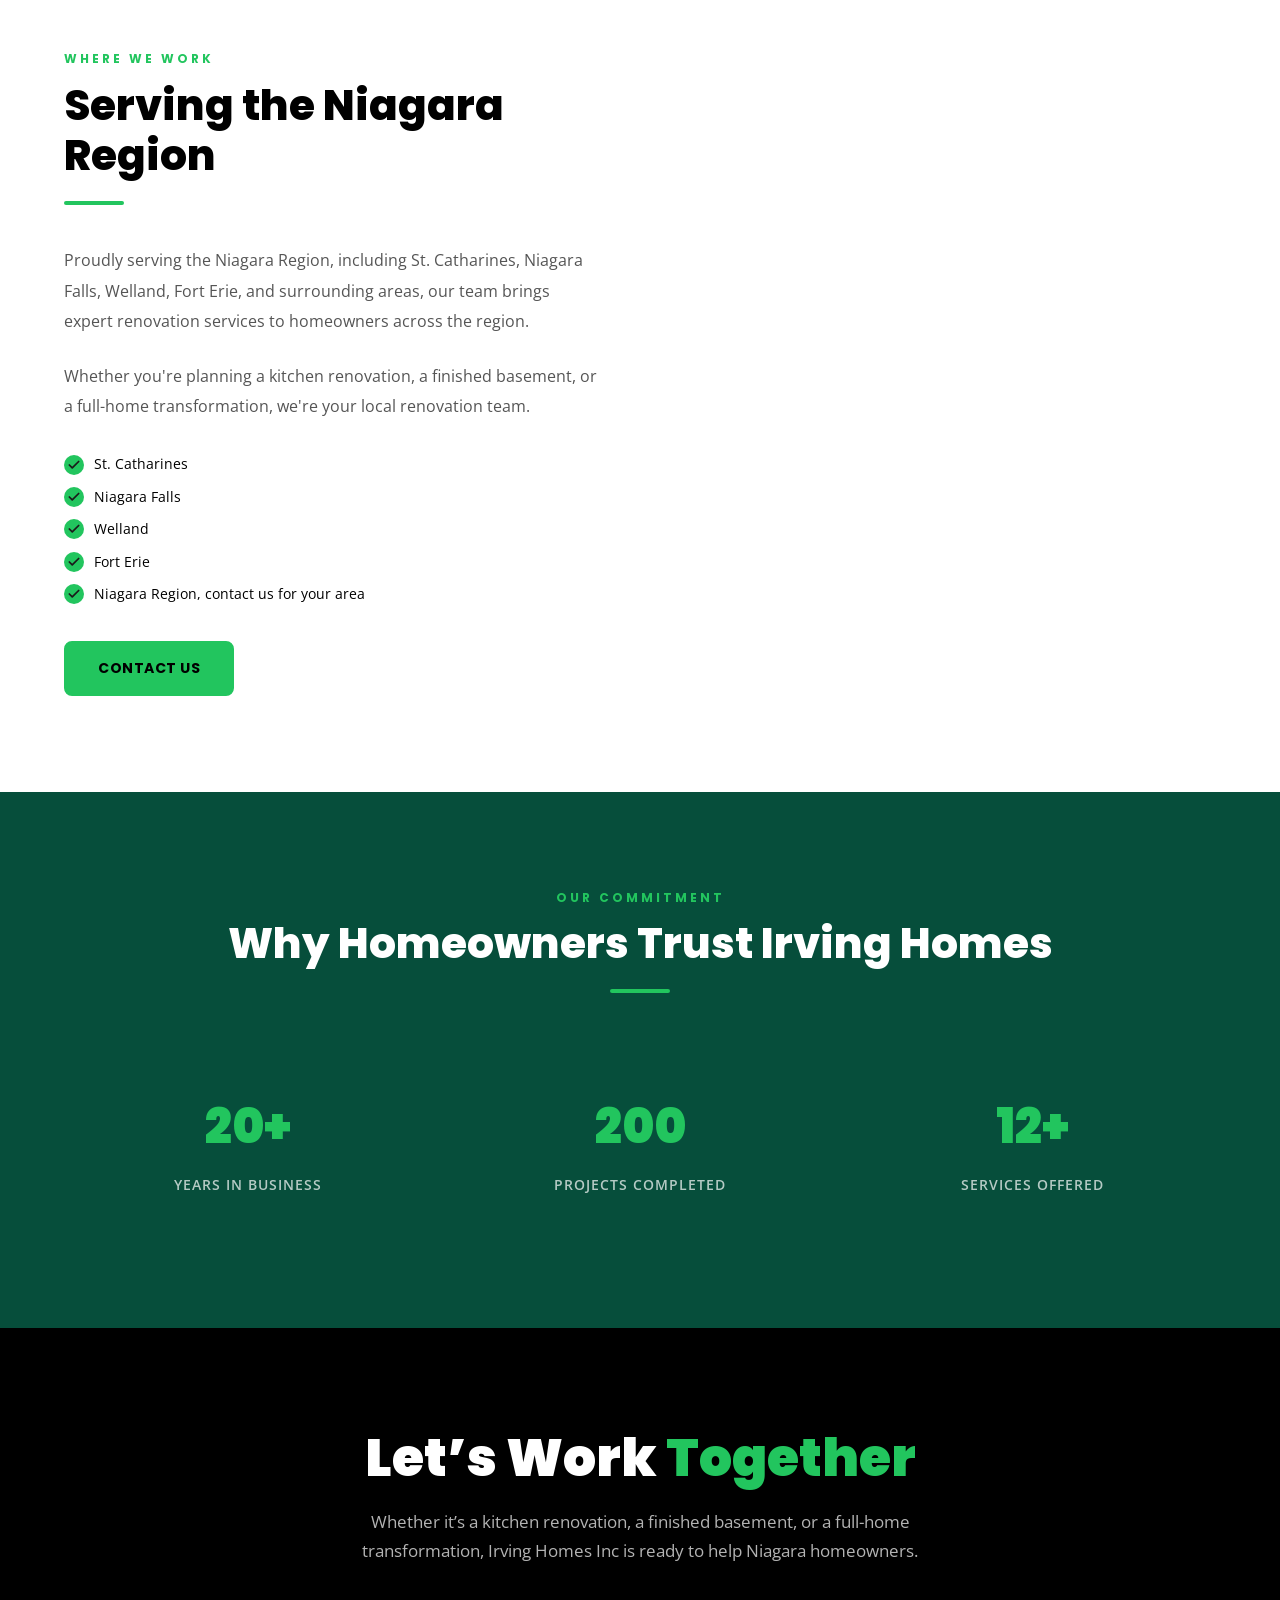
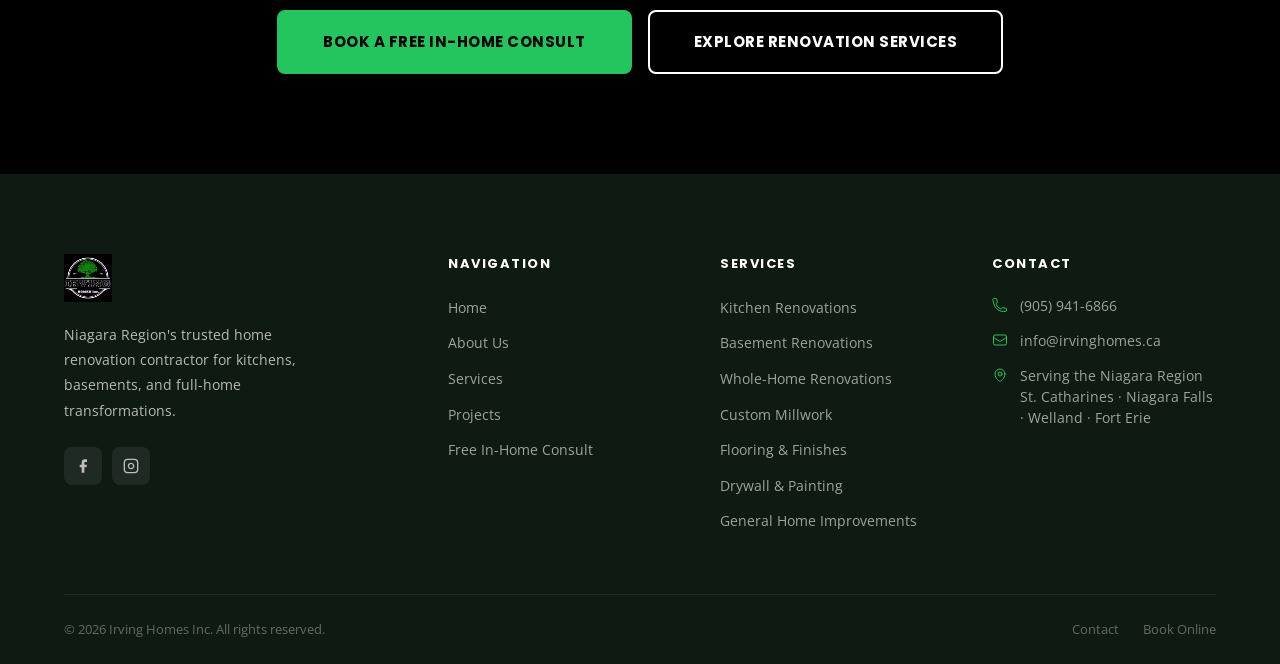
==== commit 354d81a1: "About: replace Core Values with 6 new cards, mobile full-width stacked layout Made-with: Cursor" ====
--- a/about.html
+++ b/about.html
@@ -98,29 +98,53 @@
       <p class="section-subtitle">Every decision we make, from hiring our crew to how we communicate with clients, is guided by these principles.</p>
     </div>
 
-    <div class="values-grid" style="margin-top: 56px;">
-      <div class="value-card fade-up">
-        <div class="value-icon">
-          <svg xmlns="http://www.w3.org/2000/svg" fill="none" viewBox="0 0 24 24" stroke-width="1.5" stroke="currentColor"><path stroke-linecap="round" stroke-linejoin="round" d="M4.26 10.147a60.436 60.436 0 00-.491 6.347A48.627 48.627 0 0112 20.904a48.627 48.627 0 018.232-4.41 60.46 60.46 0 00-.491-6.347m-15.482 0a50.57 50.57 0 00-2.658-.813A59.905 59.905 0 0112 3.493a59.902 59.902 0 0110.399 5.84c-.896.248-1.783.52-2.658.814m-15.482 0A50.697 50.697 0 0112 13.489a50.702 50.702 0 017.74-3.342M6.75 15a.75.75 0 100-1.5.75.75 0 000 1.5zm0 0v-3.675A55.378 55.378 0 0112 8.443m-7.007 11.55A5.981 5.981 0 006.75 15.75v-1.5" /></svg>
-        </div>
-        <h3>Experienced Team</h3>
-        <p>Our skilled specialists work together in millwork, carpentry, flooring, painting, and drywall to deliver a seamless renovation experience.</p>
-      </div>
-
-      <div class="value-card fade-up">
-        <div class="value-icon">
-          <svg xmlns="http://www.w3.org/2000/svg" fill="none" viewBox="0 0 24 24" stroke-width="1.5" stroke="currentColor"><path stroke-linecap="round" stroke-linejoin="round" d="M9 12.75L11.25 15 15 9.75M21 12c0 1.268-.63 2.39-1.593 3.068a3.745 3.745 0 01-1.043 3.296 3.745 3.745 0 01-3.296 1.043A3.745 3.745 0 0112 21c-1.268 0-2.39-.63-3.068-1.593a3.746 3.746 0 01-3.296-1.043 3.745 3.745 0 01-1.043-3.296A3.745 3.745 0 013 12c0-1.268.63-2.39 1.593-3.068a3.745 3.745 0 011.043-3.296 3.746 3.746 0 013.296-1.043A3.746 3.746 0 0112 3c1.268 0 2.39.63 3.068 1.593a3.746 3.746 0 013.296 1.043 3.746 3.746 0 011.043 3.296A3.745 3.745 0 0121 12z" /></svg>
-        </div>
-        <h3>Free In-Home Consultations</h3>
-        <p>We take a personalized approach to your renovation. Our experts assess your vision and develop a customized plan tailored to your home.</p>
-      </div>
-
-      <div class="value-card fade-up">
-        <div class="value-icon">
-          <svg xmlns="http://www.w3.org/2000/svg" fill="none" viewBox="0 0 24 24" stroke-width="1.5" stroke="currentColor"><path stroke-linecap="round" stroke-linejoin="round" d="M12 18v-5.25m0 0a6.01 6.01 0 001.5-.189m-1.5.189a6.01 6.01 0 01-1.5-.189m3.75 7.478a12.06 12.06 0 01-4.5 0m3.75 2.383a14.406 14.406 0 01-3 0M14.25 18v-.192c0-.983.658-1.823 1.508-2.316a7.5 7.5 0 10-7.517 0c.85.493 1.509 1.333 1.509 2.316V18" /></svg>
-        </div>
-        <h3>Built to Last</h3>
-        <p>We focus on quality craftsmanship and durable materials so your renovation looks stunning and performs for years to come.</p>
+    <div class="values-grid values-grid--core" style="margin-top: 56px;">
+      <div class="value-card fade-up">
+        <div class="value-icon">
+          <svg xmlns="http://www.w3.org/2000/svg" fill="none" viewBox="0 0 24 24" stroke-width="1.5" stroke="currentColor"><path stroke-linecap="round" stroke-linejoin="round" d="M8.625 12a.375.375 0 11-.75 0 .375.375 0 01.75 0zm0 0H8.25m4.125 0a.375.375 0 11-.75 0 .375.375 0 01.75 0zm0 0H12m4.125 0a.375.375 0 11-.75 0 .375.375 0 01.75 0zm0 0h-.375M21 12c0 4.556-4.03 8.25-9 8.25a9.764 9.764 0 01-2.555-.337A5.972 5.972 0 015.41 20.97a5.969 5.969 0 01-.474-.065 4.48 4.48 0 00.978-2.025c.09-.457-.133-.901-.467-1.226C3.93 16.178 3 14.189 3 12c0-4.556 4.03-8.25 9-8.25s9 3.694 9 8.25z" /></svg>
+        </div>
+        <h3>Clear Communication</h3>
+        <p>We believe great renovations start with great communication. From the first consultation to the final walkthrough, we keep our clients informed, involved, and confident every step of the way. No confusion, no surprises—just honest conversations and clear expectations.</p>
+      </div>
+
+      <div class="value-card fade-up">
+        <div class="value-icon">
+          <svg xmlns="http://www.w3.org/2000/svg" fill="none" viewBox="0 0 24 24" stroke-width="1.5" stroke="currentColor"><path stroke-linecap="round" stroke-linejoin="round" d="M9 12.75L11.25 15 15 9.75M21 12a9 9 0 11-18 0 9 9 0 0118 0z" /></svg>
+        </div>
+        <h3>Transparency &amp; Trust</h3>
+        <p>Trust is earned through transparency. We're upfront about timelines, pricing, and project details so homeowners always know exactly what to expect. Our goal is to build lasting relationships through honesty and accountability.</p>
+      </div>
+
+      <div class="value-card fade-up">
+        <div class="value-icon">
+          <svg xmlns="http://www.w3.org/2000/svg" fill="none" viewBox="0 0 24 24" stroke-width="1.5" stroke="currentColor"><path stroke-linecap="round" stroke-linejoin="round" d="M11.48 3.499a.562.562 0 011.04 0l2.125 5.111a.563.563 0 00.475.345l5.518.442c.499.04.701.663.321.988l-4.204 3.602a.563.563 0 00-.182.557l1.285 5.385a.562.562 0 01-.84.61l-4.725-2.885a.563.563 0 00-.586 0L6.982 20.54a.562.562 0 01-.84-.61l1.285-5.386a.562.562 0 00-.182-.557l-4.204-3.602a.563.563 0 01.321-.988l5.518-.442a.563.563 0 00.475-.345L11.48 3.5z" /></svg>
+        </div>
+        <h3>Uncompromising Quality</h3>
+        <p>We don't cut corners. Every project is built with precision, craftsmanship, and materials that are made to last. Our team takes pride in delivering renovations that not only look beautiful but perform for years to come.</p>
+      </div>
+
+      <div class="value-card fade-up">
+        <div class="value-icon">
+          <svg xmlns="http://www.w3.org/2000/svg" fill="none" viewBox="0 0 24 24" stroke-width="1.5" stroke="currentColor"><path stroke-linecap="round" stroke-linejoin="round" d="M11.42 15.17L17.25 21A2.652 2.652 0 0021 17.25l-5.877-5.877M11.42 15.17l2.496-3.03c.317-.384.74-.626 1.208-.766M11.42 15.17l-4.655 5.653a2.548 2.548 0 11-3.586-3.586l6.837-5.63m5.108-.233c.55-.164 1.163-.188 1.743-.14a4.5 4.5 0 004.486-6.336l-3.276 3.277a3.004 3.004 0 01-2.25-2.25l3.276-3.276a4.5 4.5 0 00-6.336 4.486c.091 1.076-.071 2.264-.904 2.95l-.102.085m-1.745 1.437L5.909 7.5H4.5L2.25 3.75l1.5-1.5L7.5 4.5v1.409l4.26 4.26m-1.745 1.437l1.745-1.437m6.615 8.206L15.75 15.75M4.867 19.125h.008v.008h-.008v-.008z" /></svg>
+        </div>
+        <h3>The Best Trades &amp; Craftsmanship</h3>
+        <p>We work with skilled professionals who truly care about their work. Our renovators and tradespeople are chosen not only for their expertise but for their commitment to doing the job right and taking pride in the finished result.</p>
+      </div>
+
+      <div class="value-card fade-up">
+        <div class="value-icon">
+          <svg xmlns="http://www.w3.org/2000/svg" fill="none" viewBox="0 0 24 24" stroke-width="1.5" stroke="currentColor"><path stroke-linecap="round" stroke-linejoin="round" d="M15 10.5a3 3 0 11-6 0 3 3 0 016 0z" /><path stroke-linecap="round" stroke-linejoin="round" d="M19.5 10.5c0 7.142-7.5 11.25-7.5 11.25S4.5 17.642 4.5 10.5a7.5 7.5 0 1115 0z" /></svg>
+        </div>
+        <h3>Supporting Local Trades &amp; Community</h3>
+        <p>We believe in strengthening the community we serve. By partnering with trusted local trades and suppliers, we support local businesses while ensuring the highest standards of workmanship.</p>
+      </div>
+
+      <div class="value-card fade-up">
+        <div class="value-icon">
+          <svg xmlns="http://www.w3.org/2000/svg" fill="none" viewBox="0 0 24 24" stroke-width="1.5" stroke="currentColor"><path stroke-linecap="round" stroke-linejoin="round" d="M9 12.75L11.25 15 15 9.75M21 12a9 9 0 11-18 0 9 9 0 0118 0z" /></svg>
+        </div>
+        <h3>A Stress-Free Renovation Experience</h3>
+        <p>Renovations shouldn't feel overwhelming. Our team handles the details, coordinates the work, and keeps projects running smoothly so homeowners can enjoy the process instead of worrying about it.</p>
       </div>
     </div>
   </div>
--- a/css/style.css
+++ b/css/style.css
@@ -243,14 +243,18 @@
   flex-direction: column;
   gap: 5px;
   cursor: pointer;
-  padding: 4px;
+  padding: 8px;
+  background: transparent;
+  border: none;
+  appearance: none;
+  -webkit-appearance: none;
 }
 
 .nav-toggle span {
   display: block;
   width: 26px;
   height: 2px;
-  background: var(--white);
+  background: var(--green-accent);
   border-radius: 2px;
   transition: all var(--transition);
 }
@@ -316,9 +320,18 @@
 .hero-bg {
   position: absolute;
   inset: 0;
-  background-size: cover;
-  background-position: center;
-  background-attachment: fixed;
+  overflow: hidden;
+}
+
+.hero-bg picture,
+.hero-bg img {
+  position: absolute;
+  inset: 0;
+  width: 100%;
+  height: 100%;
+  object-fit: cover;
+  object-position: center;
+  display: block;
 }
 
 .hero-overlay {
@@ -1080,6 +1093,19 @@
   display: grid;
   grid-template-columns: repeat(3, 1fr);
   gap: 24px;
+}
+
+/* Core values on mobile: full-width cards, stacked vertically */
+@media (max-width: 768px) {
+  .values-grid--core {
+    grid-template-columns: 1fr;
+    width: 100%;
+  }
+  .values-grid--core .value-card {
+    width: 100%;
+    min-width: 0;
+    box-sizing: border-box;
+  }
 }
 
 .value-card {
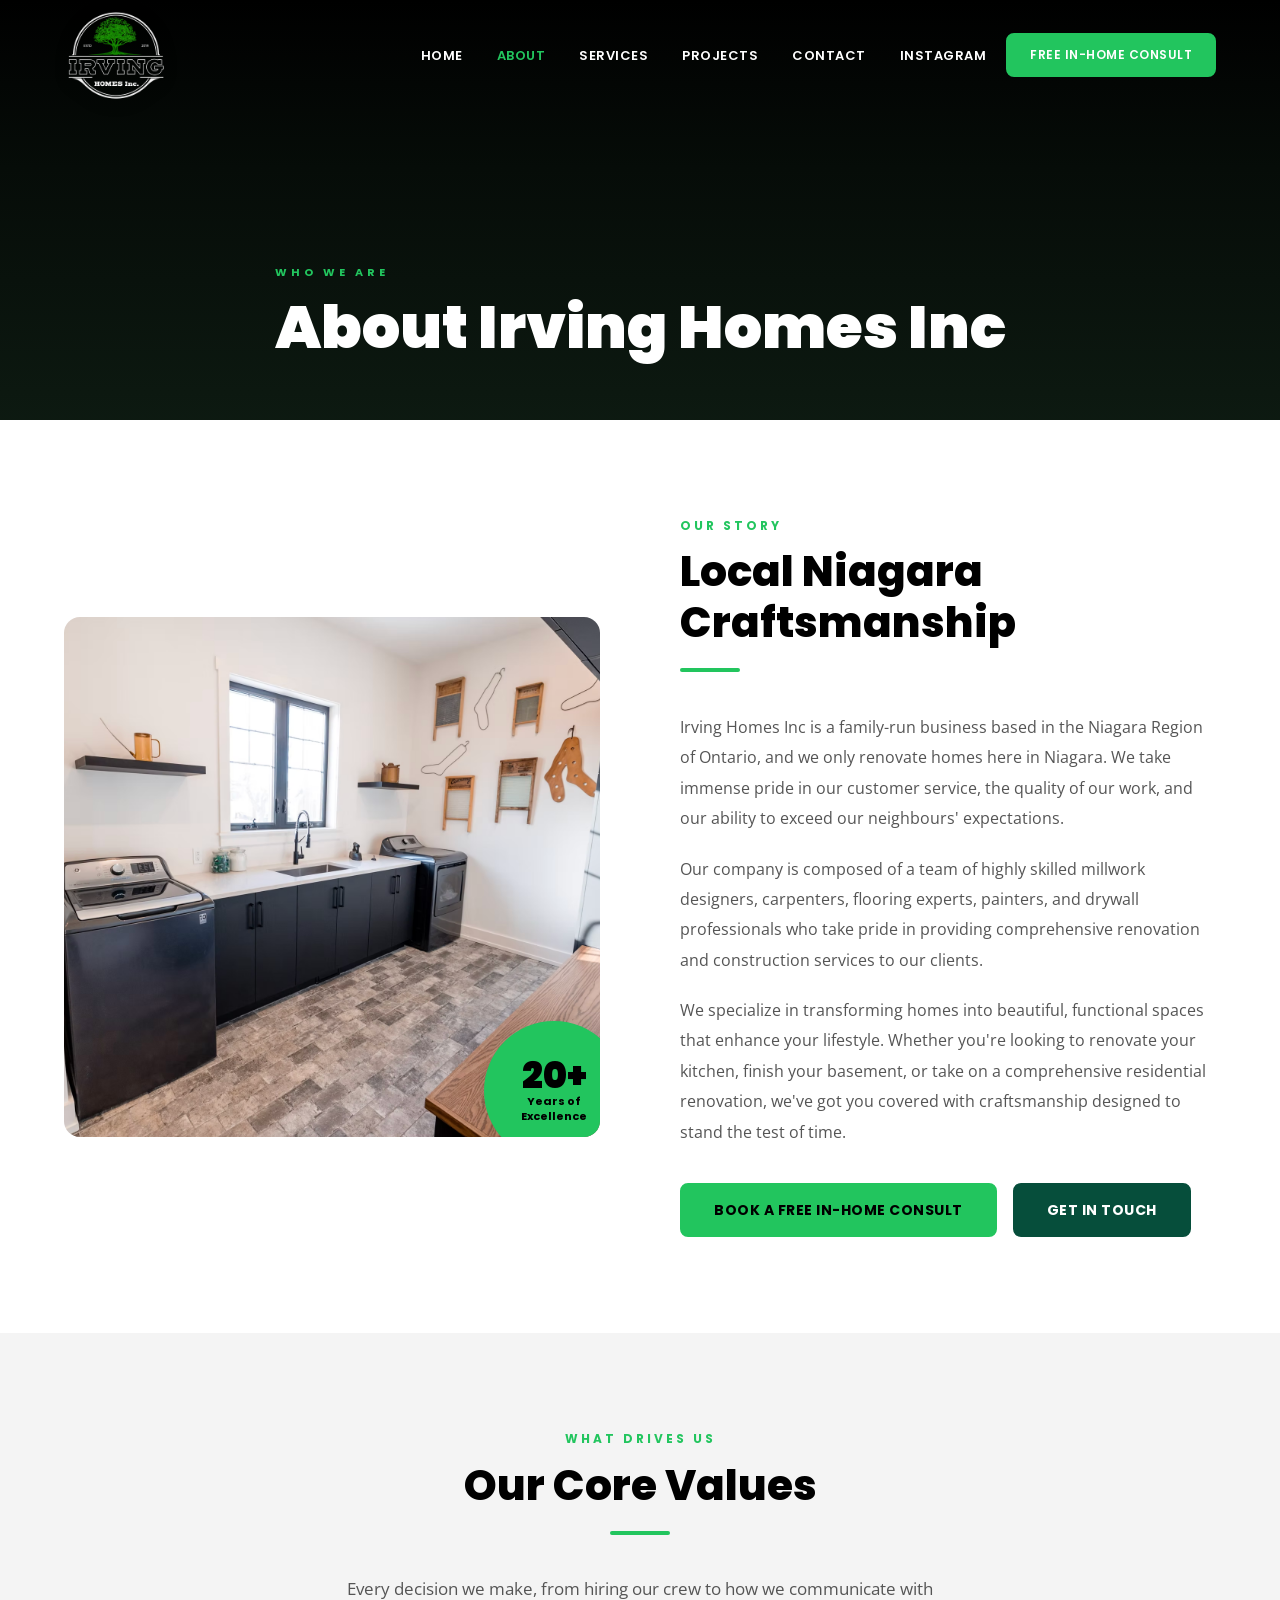
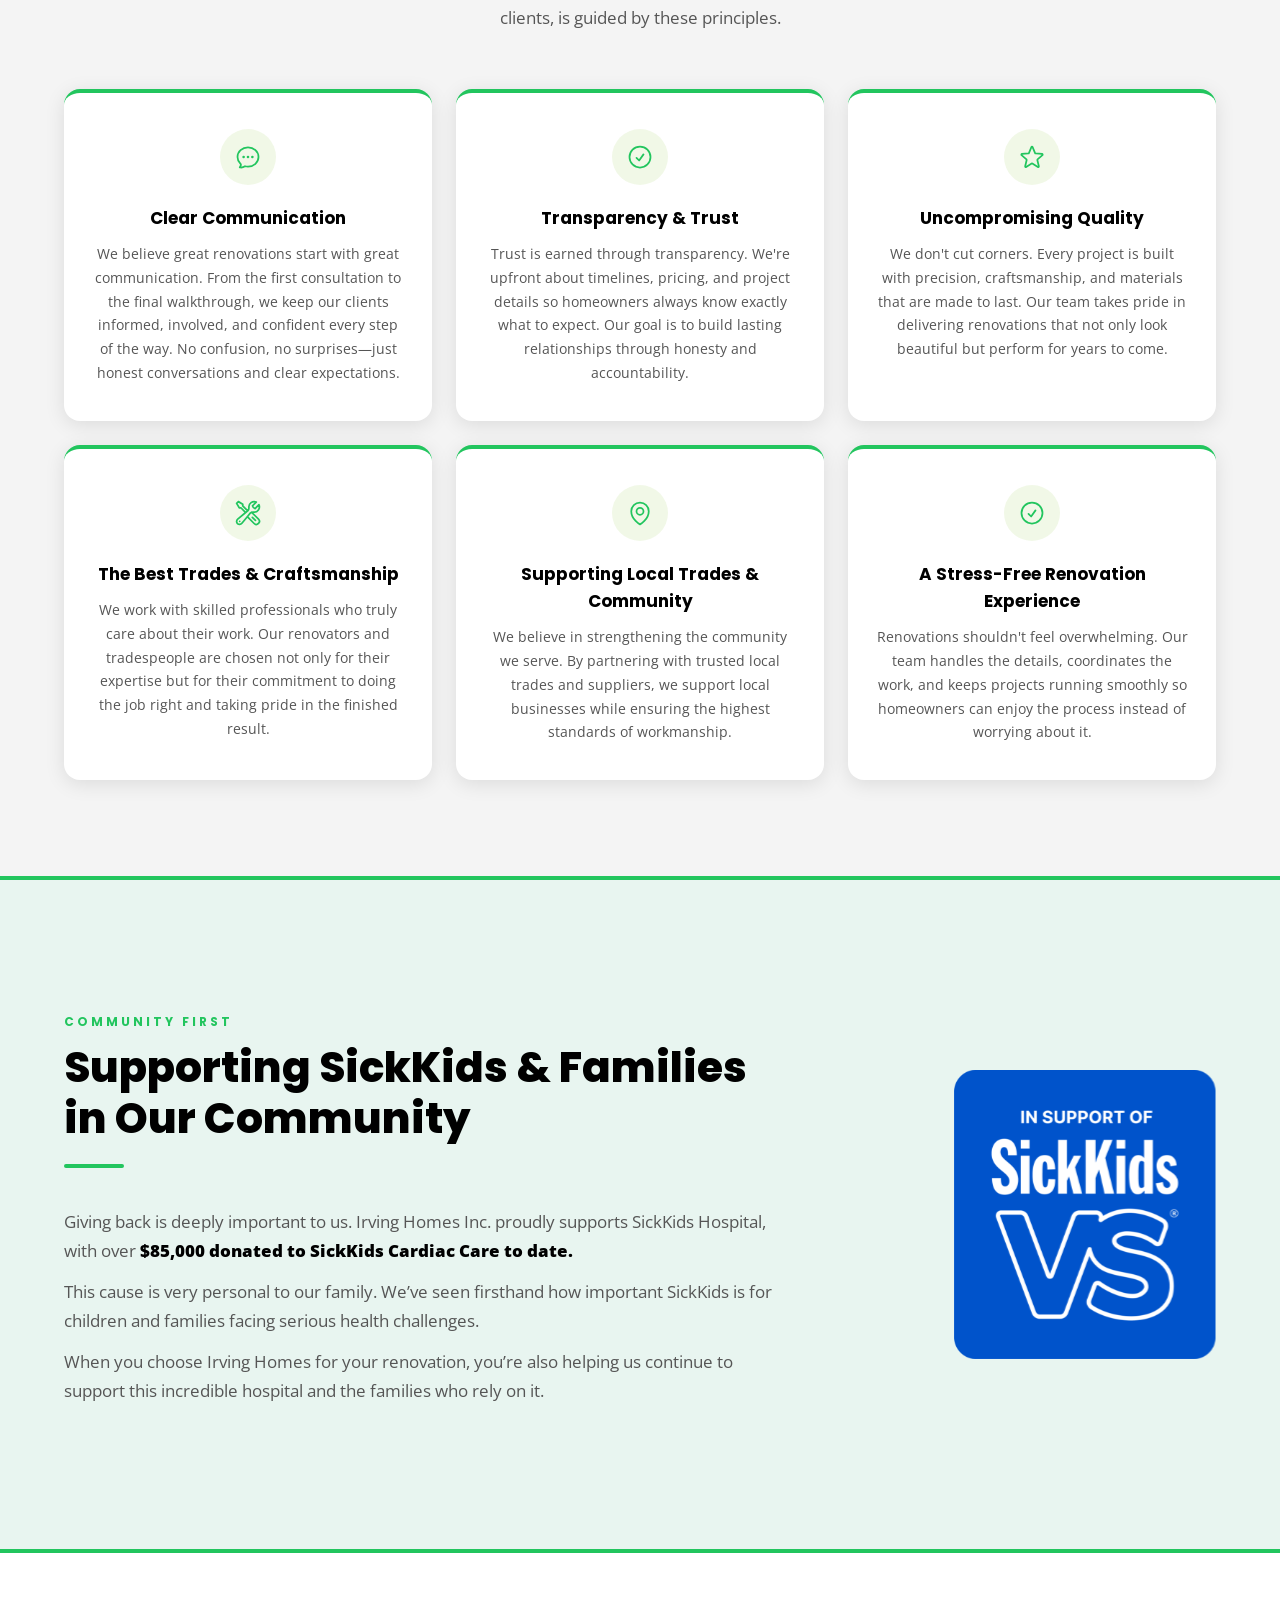
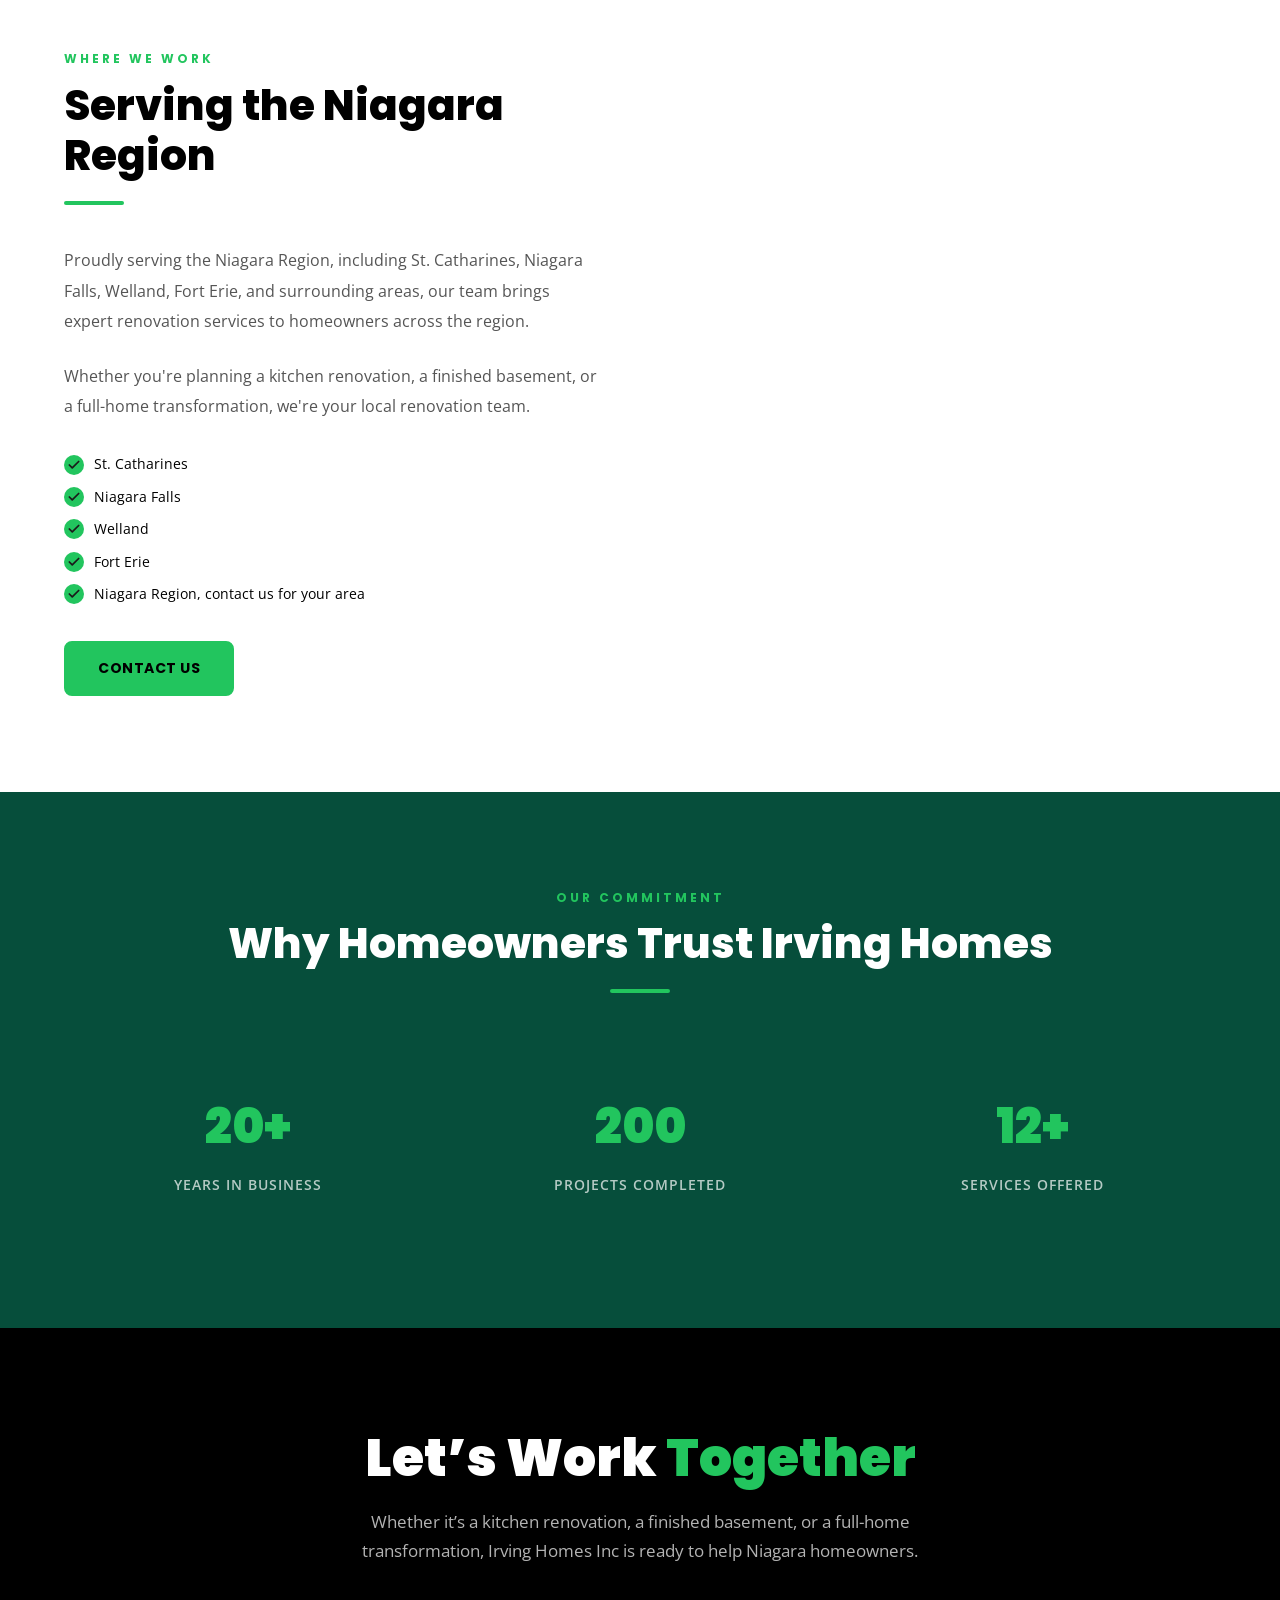
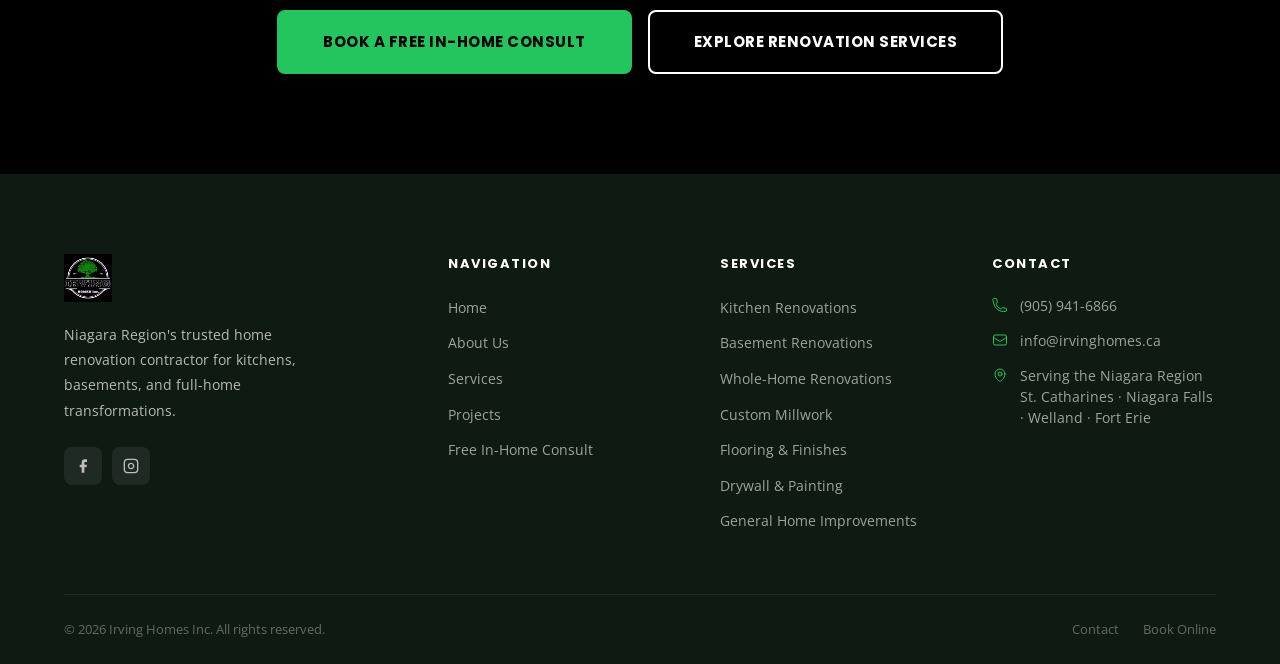
==== commit 73b7a4eb: "Update navbar logo image and sizing Made-with: Cursor" ====
--- a/about.html
+++ b/about.html
@@ -20,7 +20,7 @@
 <nav class="navbar" id="navbar">
   <div class="container">
     <a href="index.html" class="nav-logo">
-      <img src="brand_assets/logo.jpg" alt="Irving Homes Inc" />
+      <img src="brand_assets/logo.png" alt="Irving Homes Inc" />
     </a>
     <ul class="nav-links">
       <li><a href="index.html">Home</a></li>
@@ -177,7 +177,7 @@
 <!-- SERVICE AREA -->
 <section class="section">
   <div class="container">
-    <div style="display:grid; grid-template-columns:1fr 1fr; gap:80px; align-items:center;">
+    <div class="about-service-area-grid" style="display:grid; grid-template-columns:1fr 1fr; gap:80px; align-items:center;">
       <div class="fade-up">
         <span class="section-label">Where We Work</span>
         <h2 class="section-title">Serving the Niagara Region</h2>
@@ -219,7 +219,7 @@
       <div class="divider divider--center"></div>
     </div>
 
-    <div style="display:grid; grid-template-columns: repeat(3, 1fr); gap:24px;">
+    <div class="about-trust-stats-grid" style="display:grid; grid-template-columns: repeat(3, 1fr); gap:24px;">
       <div class="fade-up" style="text-align:center; padding:36px 20px;">
         <div style="font-size:48px; font-family:var(--font-head); font-weight:900; color:var(--green-accent); margin-bottom:8px;">20+</div>
         <div style="font-size:14px; color:rgba(255,255,255,0.7); font-weight:600; text-transform:uppercase; letter-spacing:1px;">Years in Business</div>
--- a/css/style.css
+++ b/css/style.css
@@ -27,13 +27,18 @@
   --transition:    0.3s ease;
 
   --max-width:     1200px;
-  --nav-height:    80px;
+  --nav-height:    110px;
 }
 
 /* --- Reset & Base --- */
 *, *::before, *::after { box-sizing: border-box; margin: 0; padding: 0; }
 
-html { scroll-behavior: smooth; font-size: 16px; }
+html {
+  scroll-behavior: smooth;
+  font-size: 16px;
+  overflow-x: hidden;
+  width: 100%;
+}
 
 body {
   font-family: var(--font-body);
@@ -41,6 +46,16 @@
   background: var(--white);
   line-height: 1.6;
   overflow-x: hidden;
+  width: 100%;
+  max-width: 100vw;
+  position: relative;
+}
+
+/* Prevent horizontal scroll on mobile */
+@media (max-width: 768px) {
+  .section .container {
+    overflow-x: hidden;
+  }
 }
 
 img { max-width: 100%; display: block; }
@@ -52,6 +67,7 @@
   max-width: var(--max-width);
   margin: 0 auto;
   padding: 0 24px;
+  min-width: 0;
 }
 
 .section {
@@ -205,7 +221,7 @@
 }
 
 .nav-logo img {
-  height: 52px;
+  height: 104px;
   width: auto;
   filter: drop-shadow(0 2px 8px rgba(0,0,0,0.4));
 }
@@ -334,6 +350,24 @@
   display: block;
 }
 
+/* Desktop: only show picture (main.avif/main.jpg); hide mobile image */
+.hero-bg .hero-img-mobile {
+  display: none !important;
+}
+.hero-bg .hero-img-desktop {
+  display: block !important;
+}
+
+/* Mobile: only show mobile-hero.png; hide desktop picture */
+@media (max-width: 768px) {
+  .hero-bg .hero-img-desktop {
+    display: none !important;
+  }
+  .hero-bg .hero-img-mobile {
+    display: block !important;
+  }
+}
+
 .hero-overlay {
   position: absolute;
   inset: 0;
@@ -639,6 +673,13 @@
   background: var(--green-dark);
   border-color: var(--green-dark);
   color: var(--white);
+}
+
+.project-group {
+  margin-bottom: 56px;
+}
+.project-group:last-child {
+  margin-bottom: 0;
 }
 
 .projects-grid {
@@ -1108,6 +1149,19 @@
   }
 }
 
+/* About page: prevent horizontal overflow on mobile */
+@media (max-width: 768px) {
+  .about-service-area-grid {
+    grid-template-columns: 1fr !important;
+    gap: 32px !important;
+    min-width: 0;
+  }
+  .about-trust-stats-grid {
+    grid-template-columns: 1fr !important;
+    min-width: 0;
+  }
+}
+
 .value-card {
   background: var(--white);
   border-radius: var(--radius-lg);
@@ -1626,6 +1680,11 @@
 .sickkids-copy .section-subtitle {
   max-width: 720px;
   margin-bottom: 12px;
+}
+
+.sickkids-copy strong {
+  color: #000;
+  font-weight: 800;
 }
 
 .testimonial-author {
@@ -1809,7 +1868,7 @@
 }
 
 @media (max-width: 768px) {
-  :root { --nav-height: 68px; }
+  :root { --nav-height: 90px; }
 
   .section { padding: 72px 0; }
 
@@ -1835,10 +1894,12 @@
   .financing-badge { width: 100%; padding: 24px; }
 
   .stats-bar .container { grid-template-columns: repeat(2, 1fr); }
+  .stats-bar .stat-item:nth-child(3) { grid-column: 1 / -1; }
 }
 
 @media (max-width: 480px) {
   .stats-bar .container { grid-template-columns: 1fr 1fr; }
+  .stats-bar .stat-item:nth-child(3) { grid-column: 1 / -1; }
   .btn-lg { padding: 14px 28px; font-size: 14px; }
   .process-steps { grid-template-columns: 1fr; }
   .filter-bar { justify-content: center; }
